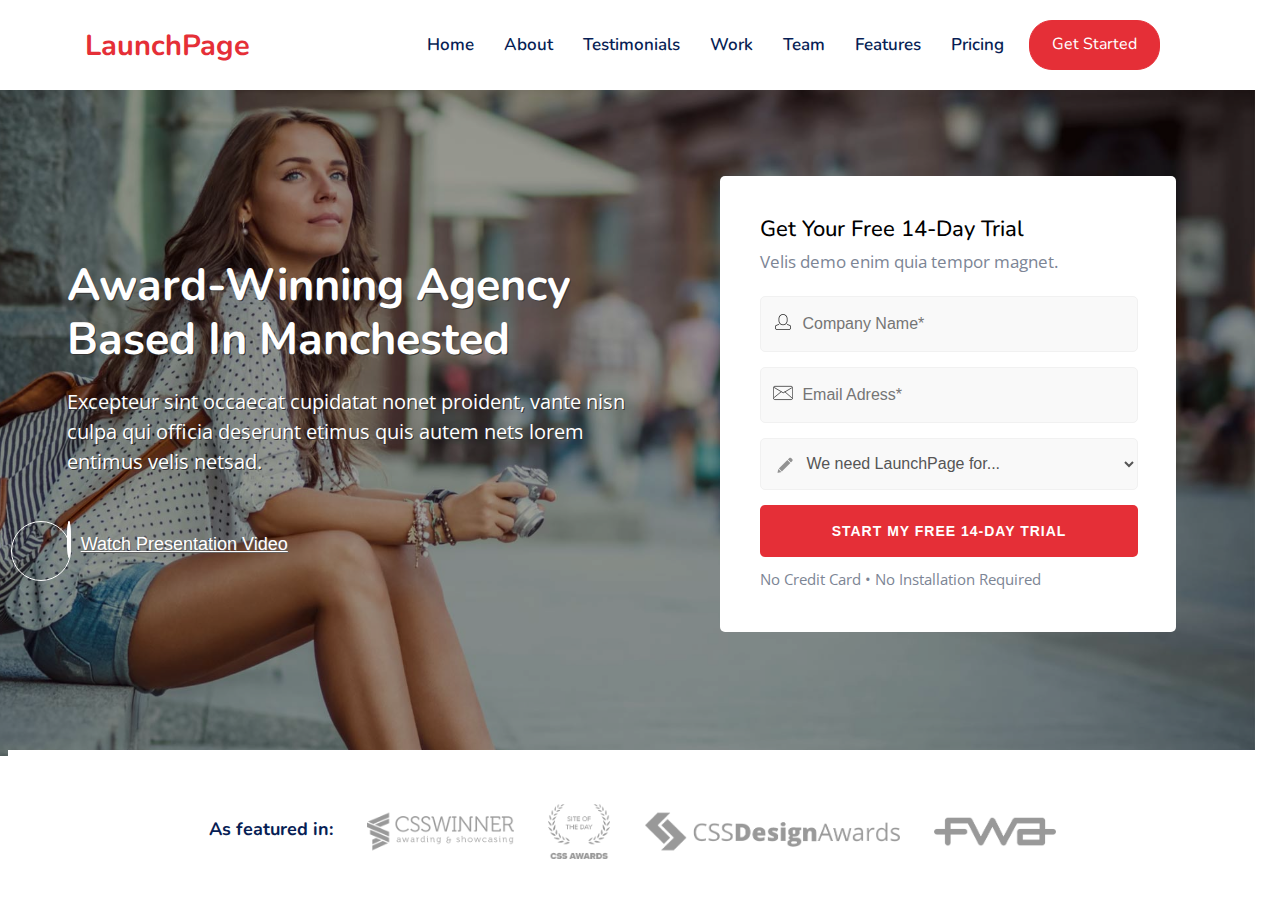
==== index.html @ 81c689c7 "update" ====
<!DOCTYPE html>
<html lang="en">
<head>
    <meta charset="UTF-8">
    <meta name="viewport" content="width=device-width, initial-scale=1.0">
    <title>LaunchPage - Creative Landing Page Template</title>
    <link href="https://fonts.googleapis.com/css2?family=Open+Sans:ital,wght@0,400;0,700;1,400&amp;display=swap" rel="stylesheet">
    <link href="https://fonts.googleapis.com/css2?family=Nunito:wght@600;700&amp;display=swap" rel="stylesheet">
    <link rel="stylesheet" href="https://cdnjs.cloudflare.com/ajax/libs/font-awesome/6.5.1/css/all.min.css" integrity="sha512-DTOQO9RWCH3ppGqcWaEA1BIZOC6xxalwEsw9c2QQeAIftl+Vegovlnee1c9QX4TctnWMn13TZye+giMm8e2LwA==" crossorigin="anonymous" referrerpolicy="no-referrer" />
    <link rel="stylesheet" href="./navbar.css">
    <link rel="stylesheet" href="./abc.css">
    <link rel="stylesheet" href="./branch.css">
</head>
<body>
    <div class="navbar">
        <div class="container">
            <div class="navbar-brands"> LaunchPage</div>
            <div class="navbar-collapsed"><div class="child">
                    Home</div><div class="child">
                    About</div><div class="child">
                    Testimonials </div><div class="child">
                    Work</div><div class="child">
                    Team </div><div class="child">
                    Features</div><div class="child">
                    Pricing</div>
                    <div class="child1">
                    Get Started
                    </div>
                     <div class="setting">
                        <i class="fa-solid fa-bars"></i>
                     </div>
            </div>
        </div>
    </div>
    <!-- thanh navbar -->

    
    <div class="home-section">
        <img src="./img/bg0.jpg"  alt="anh nen">
        <div class="over-play"></div>
        <div class="container">
                <div class="row">

                    <div class="bigtext">
                        <h1>Award-Winning Agency Based In Manchested</h1>
                    
                       <p class="herotext"> Excepteur sint occaecat cupidatat nonet proident, vante nisn culpa qui officia deserunt etimus quis autem nets lorem entimus velis netsad.</p>
                       <div class="popup">
                        <div class="video-icon">  
                               <div class="icon-play">  <i class="fa-solid fa-play">
                                <div class="efect"></div>
                               </i>
                                <span>Watch Presentation Video</span> </div>
                           </div>
                       </div>
                     </div>

                     <div class="paddingform">
                        <div class="form">
                            <h3>Get Your Free 14-Day Trial</h3>
                            <p>Velis demo enim quia tempor magnet.</p>
                            <!-- <input class="box-name">

                            </input> -->
                            <input class="box-name" required="" name="register_names" placeholder="Company Name*" type="text">
                            <!-- <input class="box-email"></input> -->
                            <input class="box-email" required="" name="register_email" placeholder="Email Adress*" type="email">
                            <select class="box-option" required="" name="register_ticket">

                                <option value="">We need LaunchPage for...</option>

                                <option value="Individual">Our Support Team</option>

                                <option value="Professional">Our Sales Department</option>

                            </select>
                            <!-- <div class="box-enter"></div> -->
                            <input value="Start My Free 14-Day Trial" class="box-enter" type="submit">
                            <p class="register-form-terms">No Credit Card • No Installation Required</p>
                        </div>
                     </div>
                </div>
        </div>
    </div>
    <!-- home-section   -->
    
   <div class="partners-section">
     <div class="container">
        <div class="row">
            <div class="branch">
                <h5 class="partners-title">As featured in:</h5>
                <img src="./img/award4a.png" class="partners" alt="image">
                <img src="./img/award5.png" class="partners" alt="image">
                <img src="./img/award3a.png" class="partners" alt="image">
                <img src="./img/award1a.png" class="partners" alt="image">
            </div>
        </div>
     </div>
   </div>
   <!-- partners-section -->
    

   <div class="section-grey">
    
   </div>
</body>
</html>
---- navbar.css ----
/* html{
            margin: 0px;
            padding: 0px;
        } */
        .div{
            display: block;
        }
        body{
            font-family: -apple-system,BlinkMacSystemFont,"Segoe UI",Roboto,"Helvetica Neue",Arial,sans-serif,"Apple Color Emoji","Segoe UI Emoji","Segoe UI Symbol","Noto Color Emoji";
         /* position: relative;  */
        }
        /* font=size */


        .navbar{
            width: 100vw;
            height:90px;
            background-color: rgb(255, 255, 255);
            position: fixed;
            top: 0;
            left: 0;
            display: flex;
            justify-content: center;
            align-items: center;
            padding: 28px 10px;
            box-sizing: border-box;
            z-index: 100;

        }
        .navbar .container{
            width: 1140px;
            height: 52px;
            box-sizing: border-box;
            display: flex;
            align-items: center;
            justify-content: space-between;

        }
        .navbar-brands{
            color:#E52F37;
            font-size: 29px;
            font-weight: 500;
            flex: 2;
            max-width: 300px;
            font-family: 'Nunito', sans-serif;
            font-weight: 700;
        }
        .navbar-collapsed{
            /* flex: 9; */
            display: flex;
            justify-content: flex-end;
            position: relative;
            right: 20px;
            
        }
        .navbar-collapsed .child{
            color: #071e55;
            font-size: 17px !important;
            line-height: 30px !important;
            padding: 10px 15px !important;
            font-family: 'Nunito', sans-serif;
            font-weight: 600;
        }
        .navbar-collapsed .child1{
            border: 1px solid #e52f37;
            color: #fff ;
            background: #e52f37;
            border-radius: 23px 23px;
            padding: 12px 22px;
            margin-left: 10px;
            margin-right: 15px;
            font-family: 'Nunito', sans-serif;
            transition: all 0.5s ease;
        }
        .child:hover{
            color: #e52f37;
            transition-duration: 0.5s;
        }
        .child1:hover{
            color: #e52f37;
            background-color: #fff;
        }
        .setting{
            display: none;

        }
        @media screen and (min-width:1200px) {
            
        }

        
        @media screen and (min-width: 768px) and (max-width: 1024px) {
            .navbar .container{
                
                max-width: 760px;
            }
            .child, .child1{
                display: none;
            }
            .setting{
                margin-right: 20%;
                display: block;
                color: #E52F37;
                border: solid 1px  #E52F37 !important;
                padding: 0.25rem 0.75rem ;
                font-size: 1.25rem;
                line-height: 0.75;
                border-radius: 0.25rem;
            }
        }
        @media screen and (min-width:550px) and (max-width: 767px) {
            .navbar .container{
                max-width: 540px;
            }
            .child, .child1{
                display: none;
            }
            .setting{
                margin-right: 20px;
                display: block;
                color: #E52F37;
                border: 1px solid #E52F37;
                padding: 0.25rem 0.75rem ;
                font-size: 1rem;
                line-height: 0.75;
                border-radius: 0.25rem;
                
            }
        }
---- abc.css ----
.home-section{
    display: flex;
    
    width: 98.7vw;
    height: 58vw !important;
    left: -8px;
    height: auto;
    position: relative;

}
.home-section img{
    margin-top: 82px;
    width: 98.7vw;
    height: 52vw;
    position: absolute;
    z-index: -5;
    left: -8px;
    /* right: -10px; */
    box-sizing: border-box;
    object-fit: cover !important;
}
.over-play{
    position: absolute;
    z-index: -4;
    background-color: black;
    width:98.7vw;
    height: 52vw;
    margin-top: 82px;
    opacity: 0.39;
    left: -8px;
}
.home-section .container{
    width: 100%;
    height: 100%;
    padding-left: 15px;
    padding-right: 15px;
    margin-right: auto;
    margin-left: auto;
    display: flex;
    justify-content: center;
    align-items: center;
}
.home-section .container .row{
   
    display: flex;
    flex-wrap: wrap;
    width: 1140px;
    height: 510px;
    margin-right: -25px;
    margin-top: 130px;
    font-size: 22.5px;
}
.row .bigtext{
    
    height: auto;
    padding-top: 40px !important;
    flex: 0 0 50%;
    color: white;
    max-width: 50%;

}
.bigtext h1{
    margin-bottom: 20px;
    line-height: 1.2;
    color: #fff;
    text-shadow: 1px 1px #373737;
}
.herotext{
    text-shadow: 1px 1px #373737;
}
.bigtext p{
    margin-bottom: 35px;
    font-size: 20px;
    line-height: 30px;
    font-weight: 400;
    color: #fff;
    text-shadow: 1px 1px #373737;
    font-family: 'Open Sans', sans-serif;
}
.icon-play i{
    color: #e52f37;
    font-size: 30px;
    margin-top: 5px;
    margin-right: 10px;
    line-height: 56px;
    border: 2px solid #fff;
    transition: all 0.4s ease-in-out;
    width: 60px;
    height: 60px;
    box-sizing: border-box;
    /* chua biet lam sao de nam giua */
    background-color: white;
    text-align: center;
    border-radius: 100%;
    position: relative;
    top: 0px;
}
.popup{
    position: relative;
    margin-top: 25px;
}
.video-icon{
    display: inline-block;
    position: relative;
    float: left;
}
.efect{
    content: '';
    position: absolute;
    float: left;
    width: 58px;
    height: 58px;
    border: 1px solid #fff;
    border-radius: 50% 50%;
    display: inline-block;
    right: -2px;
    top: -2px;
    /* transition: all 0.4s ease-in-out; */
    
    animation: square1 1.9s ease infinite;
}
@keyframes square1{
   0%{-webkit-transform: scale(1.0,1.0);
    opacity: 0.0;
      }
    50%{
        opacity: 0.55;
    }
    100%{
        -webkit-transform: scale(1.3, 1.3);
        opacity: 0.0;
    }
}
.icon-play i:hover{
    background-color: rgba(0,0,0,0);
    border: 2px solid #fff;
    border-radius: 50% 50%;
    color: #fff;
    
}
.icon-play span{
    font-size: 18px;
    text-decoration: underline;
    text-shadow: 1px 1px #656565;
}
h1{
    font-family: 'Nunito', sans-serif;
}

.paddingform{
    margin-top: 0px !important;
    bottom: 38px;
    margin-left: 6%;
    max-width: 40%;
    flex: 0 0 41.6667%;
    position: relative;
    width: 100%;
    min-height: 1px;
    padding-left: 15px;
    padding-right: 15px;
}
.form{
    visibility: visible;
    animation-delay: 0.5s;
    animation-name: form1;
    animation-duration: 1s;
    margin-top: 25px;
    padding: 40px 40px;
    background: rgba(255,255,255,1);
    border-radius: 5px 5px;
}
@keyframes form1{
    0%{
        opacity: 0;
        transform: scale(.3);
    }
    50%{
        opacity: 1;
        transform: scale(1.05);
    }
    70%{
        transform: scale(.9);
    }
    100%{
        transform: scale(1);
    }
}
.form input{
    width: 84%!important;
    height: 52px!important;
    padding-left: 11%!important;
    padding-right: 5%!important;
    margin-bottom: 15px!important;
    color: #555!important;
    border: 1px solid #f1f1f1!important;
    background-color: #f9f9f9!important;
    font-size: 16px!important;
    border-radius: 5px 5px 5px 5px!important;
    margin: 0;
    font-family: inherit;
    line-height: inherit;
}
.form select{
    width: 100.5%!important;
    height: 52px!important;
    padding-left: 11%!important;
    padding-right: 5%!important;
    margin-bottom: 15px!important;
    color: #555!important;
    border: 1px solid #f1f1f1!important;
    background-color: #f9f9f9!important;
    font-size: 16px!important;
    border-radius: 5px 5px 5px 5px!important;
    margin: 0;
    font-family: inherit;
    line-height: inherit;
    background: url(./img/input-select.png) no-repeat 12px 15px;

}
.box-name{
    background: url(./img/input-user.png) no-repeat 12px 15px;
}
.box-email{
    background: url(./img/input-envelope.png) no-repeat 12px 15px;
}
.form .box-enter{
    width: 100.5% !important;
    background-color: #e52f37 !important;
    background: #e52f37;
    border: none !important;
    color: #fff !important;
    letter-spacing: 1px;
    cursor: pointer;
    display: inline-block;
    font-size: 14px !important;
    font-weight: 700;
    width: 100%;
    max-width: 535px;
    padding: 16px 0 !important;
    text-transform: uppercase;
    border-radius: 3px 3px;
    -webkit-transition: all .50s ease-in-out;
    transition: all .50s ease-in-out;
}
.box-enter:hover{
    background: #27b36a !important;
}
.register-form-terms{
    margin: 0px 0 5px 0 !important;
    line-height: 15px !important;
    font-size: 14px;
    color: #7c8595;
    text-shadow: none;
    font-size: 15px !important;
}
.form p {
    font-size: 17px;
    line-height: 28px;
    font-weight: 400;
    color: #7c8595;
    margin-bottom: 20px;
    font-family: 'Open Sans', sans-serif;
    margin-top: 0px;
} 
.form h3{
        margin-bottom: 5px;
        font-size: 22px;
        font-weight: 500;
        font-family: 'Nunito', sans-serif;
         line-height: 1.2;
         margin-top: 0;
}
---- branch.css ----
.partners-section {
    padding: 40px 0 20px 0;
    background-color: #fff;
}
.container {
    width: 100vw;
    padding-right: 15px;
    padding-left: 15px;
    margin-right: auto;
    margin-left: auto;
}
.row {
    display: flex;
    flex-wrap: wrap;
    margin-right: -15px;
    margin-left: -15px;
}
@media (min-width: 1200px){
    .container {
        max-width: 1140px;
    }
}
.branch{
    text-align: center !important;
    margin-left: auto !important;
    margin-right: auto !important;
}
.branch .partners-title {
    font-size: 18px;
    line-height: 78px;
    display: inline-block;
    margin-right: 15px;
    font-family: 'Nunito', sans-serif;
    margin-top: 0;
    margin-bottom: 20px;
    color: #071e55;
    font-weight: 700;
}
.partners {
    opacity: 0.4;
    margin: 10px 15px;
    max-height: 55px;
    transition: all 0.25s ease-in-out;
}
.partners:hover {
    opacity: 0.8;
}
img{
    vertical-align: middle;
    border-style: none;
}
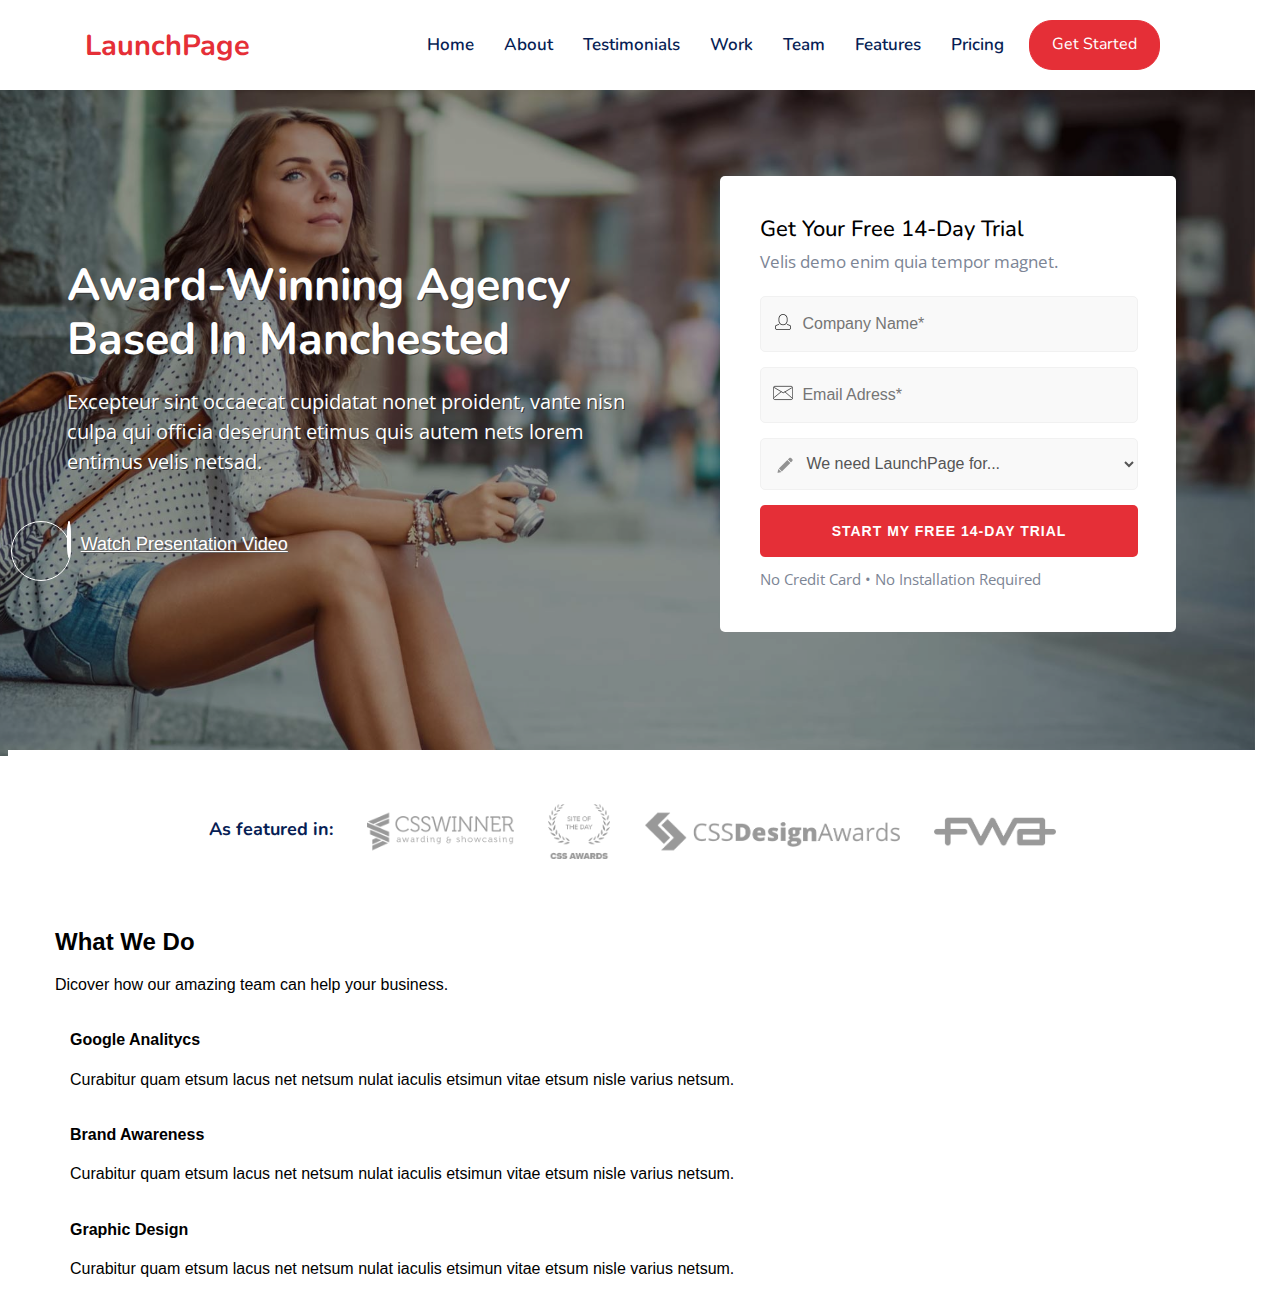
==== commit aed337c0: "update service-wraper" ====
--- a/index.html
+++ b/index.html
@@ -1,107 +1,200 @@
 <!DOCTYPE html>
 <html lang="en">
-<head>
-    <meta charset="UTF-8">
-    <meta name="viewport" content="width=device-width, initial-scale=1.0">
+  <head>
+    <meta charset="UTF-8" />
+    <meta name="viewport" content="width=device-width, initial-scale=1.0" />
     <title>LaunchPage - Creative Landing Page Template</title>
-    <link href="https://fonts.googleapis.com/css2?family=Open+Sans:ital,wght@0,400;0,700;1,400&amp;display=swap" rel="stylesheet">
-    <link href="https://fonts.googleapis.com/css2?family=Nunito:wght@600;700&amp;display=swap" rel="stylesheet">
-    <link rel="stylesheet" href="https://cdnjs.cloudflare.com/ajax/libs/font-awesome/6.5.1/css/all.min.css" integrity="sha512-DTOQO9RWCH3ppGqcWaEA1BIZOC6xxalwEsw9c2QQeAIftl+Vegovlnee1c9QX4TctnWMn13TZye+giMm8e2LwA==" crossorigin="anonymous" referrerpolicy="no-referrer" />
-    <link rel="stylesheet" href="./navbar.css">
-    <link rel="stylesheet" href="./abc.css">
-    <link rel="stylesheet" href="./branch.css">
-</head>
-<body>
+    <link
+      href="https://fonts.googleapis.com/css2?family=Open+Sans:ital,wght@0,400;0,700;1,400&amp;display=swap"
+      rel="stylesheet"
+    />
+    <link
+      href="https://fonts.googleapis.com/css2?family=Nunito:wght@600;700&amp;display=swap"
+      rel="stylesheet"
+    />
+    <link
+      rel="stylesheet"
+      href="https://cdnjs.cloudflare.com/ajax/libs/font-awesome/6.5.1/css/all.min.css"
+      integrity="sha512-DTOQO9RWCH3ppGqcWaEA1BIZOC6xxalwEsw9c2QQeAIftl+Vegovlnee1c9QX4TctnWMn13TZye+giMm8e2LwA=="
+      crossorigin="anonymous"
+      referrerpolicy="no-referrer"
+    />
+    <link rel="stylesheet" href="./navbar.css" />
+    <link rel="stylesheet" href="./abc.css" />
+    <link rel="stylesheet" href="./branch.css" />
+    <link rel="stylesheet" href="./grey.css" />
+  </head>
+  <body>
     <div class="navbar">
-        <div class="container">
-            <div class="navbar-brands"> LaunchPage</div>
-            <div class="navbar-collapsed"><div class="child">
-                    Home</div><div class="child">
-                    About</div><div class="child">
-                    Testimonials </div><div class="child">
-                    Work</div><div class="child">
-                    Team </div><div class="child">
-                    Features</div><div class="child">
-                    Pricing</div>
-                    <div class="child1">
-                    Get Started
-                    </div>
-                     <div class="setting">
-                        <i class="fa-solid fa-bars"></i>
-                     </div>
-            </div>
-        </div>
+      <div class="container">
+        <div class="navbar-brands">LaunchPage</div>
+        <div class="navbar-collapsed">
+          <div class="child">Home</div>
+          <div class="child">About</div>
+          <div class="child">Testimonials</div>
+          <div class="child">Work</div>
+          <div class="child">Team</div>
+          <div class="child">Features</div>
+          <div class="child">Pricing</div>
+          <div class="child1">Get Started</div>
+          <div class="setting">
+            <i class="fa-solid fa-bars"></i>
+          </div>
+        </div>
+      </div>
     </div>
     <!-- thanh navbar -->
 
-    
     <div class="home-section">
-        <img src="./img/bg0.jpg"  alt="anh nen">
-        <div class="over-play"></div>
-        <div class="container">
-                <div class="row">
-
-                    <div class="bigtext">
-                        <h1>Award-Winning Agency Based In Manchested</h1>
-                    
-                       <p class="herotext"> Excepteur sint occaecat cupidatat nonet proident, vante nisn culpa qui officia deserunt etimus quis autem nets lorem entimus velis netsad.</p>
-                       <div class="popup">
-                        <div class="video-icon">  
-                               <div class="icon-play">  <i class="fa-solid fa-play">
-                                <div class="efect"></div>
-                               </i>
-                                <span>Watch Presentation Video</span> </div>
-                           </div>
-                       </div>
-                     </div>
-
-                     <div class="paddingform">
-                        <div class="form">
-                            <h3>Get Your Free 14-Day Trial</h3>
-                            <p>Velis demo enim quia tempor magnet.</p>
-                            <!-- <input class="box-name">
+      <img src="./img/bg0.jpg" alt="anh nen" />
+      <div class="over-play"></div>
+      <div class="container">
+        <div class="row">
+          <div class="bigtext">
+            <h1>Award-Winning Agency Based In Manchested</h1>
+
+            <p class="herotext">
+              Excepteur sint occaecat cupidatat nonet proident, vante nisn culpa
+              qui officia deserunt etimus quis autem nets lorem entimus velis
+              netsad.
+            </p>
+            <div class="popup">
+              <div class="video-icon">
+                <div class="icon-play">
+                  <i class="fa-solid fa-play">
+                    <div class="efect"></div>
+                  </i>
+                  <span>Watch Presentation Video</span>
+                </div>
+              </div>
+            </div>
+          </div>
+
+          <div class="paddingform">
+            <div class="form">
+              <h3>Get Your Free 14-Day Trial</h3>
+              <p>Velis demo enim quia tempor magnet.</p>
+              <!-- <input class="box-name">
 
                             </input> -->
-                            <input class="box-name" required="" name="register_names" placeholder="Company Name*" type="text">
-                            <!-- <input class="box-email"></input> -->
-                            <input class="box-email" required="" name="register_email" placeholder="Email Adress*" type="email">
-                            <select class="box-option" required="" name="register_ticket">
-
-                                <option value="">We need LaunchPage for...</option>
-
-                                <option value="Individual">Our Support Team</option>
-
-                                <option value="Professional">Our Sales Department</option>
-
-                            </select>
-                            <!-- <div class="box-enter"></div> -->
-                            <input value="Start My Free 14-Day Trial" class="box-enter" type="submit">
-                            <p class="register-form-terms">No Credit Card • No Installation Required</p>
-                        </div>
-                     </div>
-                </div>
-        </div>
+              <input
+                class="box-name"
+                required=""
+                name="register_names"
+                placeholder="Company Name*"
+                type="text"
+              />
+              <!-- <input class="box-email"></input> -->
+              <input
+                class="box-email"
+                required=""
+                name="register_email"
+                placeholder="Email Adress*"
+                type="email"
+              />
+              <select class="box-option" required="" name="register_ticket">
+                <option value="">We need LaunchPage for...</option>
+
+                <option value="Individual">Our Support Team</option>
+
+                <option value="Professional">Our Sales Department</option>
+              </select>
+              <!-- <div class="box-enter"></div> -->
+              <input
+                value="Start My Free 14-Day Trial"
+                class="box-enter"
+                type="submit"
+              />
+              <p class="register-form-terms">
+                No Credit Card • No Installation Required
+              </p>
+            </div>
+          </div>
+        </div>
+      </div>
     </div>
     <!-- home-section   -->
-    
-   <div class="partners-section">
-     <div class="container">
+
+    <div class="partners-section">
+      <div class="container">
         <div class="row">
-            <div class="branch">
-                <h5 class="partners-title">As featured in:</h5>
-                <img src="./img/award4a.png" class="partners" alt="image">
-                <img src="./img/award5.png" class="partners" alt="image">
-                <img src="./img/award3a.png" class="partners" alt="image">
-                <img src="./img/award1a.png" class="partners" alt="image">
-            </div>
-        </div>
-     </div>
-   </div>
-   <!-- partners-section -->
-    
-
-   <div class="section-grey">
-    
-   </div>
-</body>
-</html>+          <div class="branch">
+            <h5 class="partners-title">As featured in:</h5>
+            <img src="./img/award4a.png" class="partners" alt="image" />
+            <img src="./img/award5.png" class="partners" alt="image" />
+            <img src="./img/award3a.png" class="partners" alt="image" />
+            <img src="./img/award1a.png" class="partners" alt="image" />
+          </div>
+        </div>
+      </div>
+    </div>
+    <!-- partners-section -->
+
+    <section class="section-grey">
+      <div class="container">
+        <div class="row">
+          <div class="col-md-12">
+            <h2 class="section-title">What We Do</h2>
+            <p class="section-subtitle">
+              Dicover how our amazing team can help your business.
+            </p>
+          </div>
+        </div>
+      </div>
+      <div class="services-wrapper">
+        <!--begin container -->
+        <div class="container">
+          <!--begin row -->
+          <div class="row" style="width: 1140px; margin-left: 0px">
+            <!--begin col-md-4 -->
+            <div class="col-md-4">
+              <div class="main-services blue">
+                <i class="far fa-chart-bar"></i>
+
+                <h4>Google Analitycs</h4>
+
+                <p>
+                  Curabitur quam etsum lacus net netsum nulat iaculis etsimun
+                  vitae etsum nisle varius netsum.
+                </p>
+              </div>
+            </div>
+            <!--end col-md-4 -->
+
+            <!--begin col-md-4 -->
+            <div class="col-md-4">
+              <div class="main-services red" >
+                <i class="far fa-heart"></i>
+
+                <h4>Brand Awareness</h4>
+
+                <p>
+                  Curabitur quam etsum lacus net netsum nulat iaculis etsimun
+                  vitae etsum nisle varius netsum.
+                </p>
+              </div>
+            </div>
+            <!--end col-md-4 -->
+
+            <!--begin col-md-4 -->
+            <div class="col-md-4">
+              <div class="main-services green">
+                <i class="fas fa-anchor"></i>
+
+                <h4>Graphic Design</h4>
+
+                <p>
+                  Curabitur quam etsum lacus net netsum nulat iaculis etsimun
+                  vitae etsum nisle varius netsum.
+                </p>
+              </div>
+            </div>
+            <!--end col-md-4 -->
+          </div>
+          <!--end row -->
+        </div>
+        <!--end container -->
+      </div>
+    </section>
+  </body>
+</html>
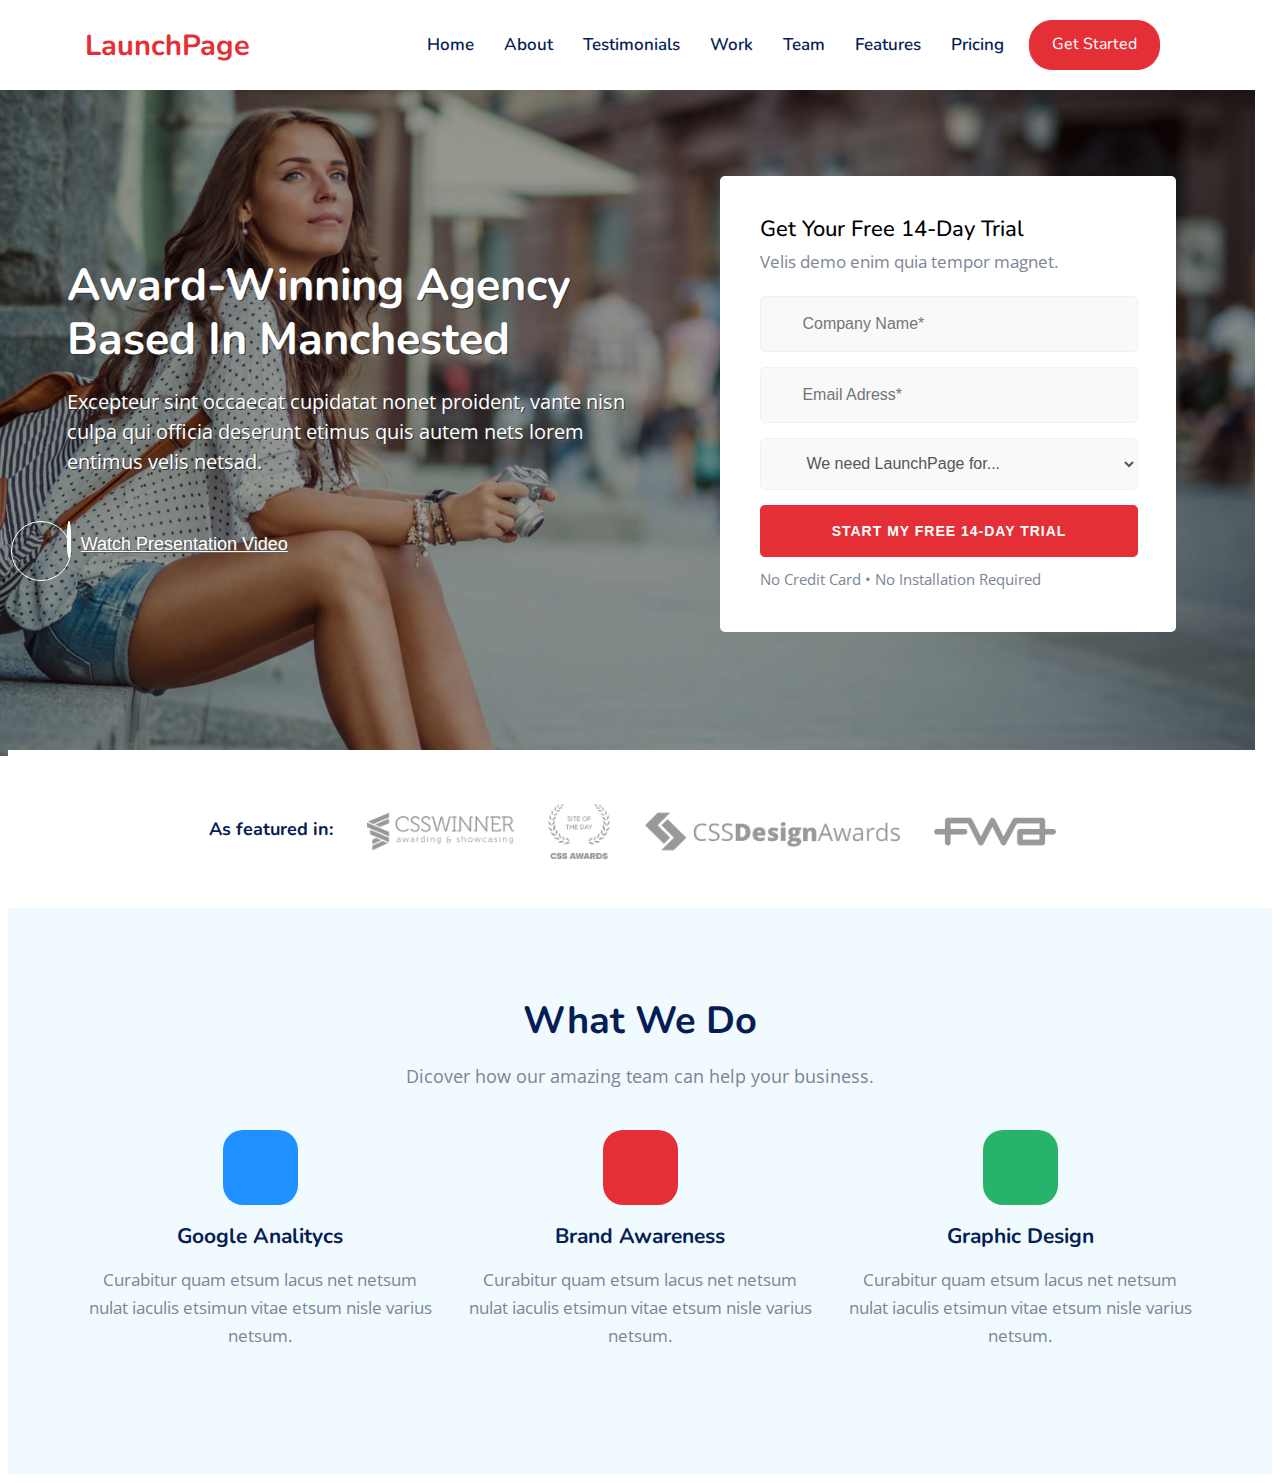
==== commit a4de1c55: "fix" ====
--- a/index.html
+++ b/index.html
@@ -19,10 +19,10 @@
       crossorigin="anonymous"
       referrerpolicy="no-referrer"
     />
-    <link rel="stylesheet" href="./navbar.css" />
-    <link rel="stylesheet" href="./abc.css" />
-    <link rel="stylesheet" href="./branch.css" />
-    <link rel="stylesheet" href="./grey.css" />
+    <link rel="stylesheet" href="./css/branch.css">
+    <link rel="stylesheet" href="./css/abc.css" />
+    <link rel="stylesheet" href="./css/grey.css" />
+    <link rel="stylesheet" href="./css/navbar.css" />
   </head>
   <body>
     <div class="navbar">
--- a/css/branch.css
+++ b/css/branch.css
@@ -0,0 +1,51 @@
+.partners-section {
+    padding: 40px 0 20px 0;
+    background-color: #fff;
+}
+.container {
+    width: 100vw;
+    padding-right: 15px;
+    padding-left: 15px;
+    margin-right: auto;
+    margin-left: auto;
+}
+.row {
+    display: flex;
+    flex-wrap: wrap;
+    margin-right: -15px;
+    margin-left: -15px;
+}
+@media (min-width: 1200px){
+    .container {
+        max-width: 1140px;
+    }
+}
+.branch{
+    text-align: center !important;
+    margin-left: auto !important;
+    margin-right: auto !important;
+}
+.branch .partners-title {
+    font-size: 18px;
+    line-height: 78px;
+    display: inline-block;
+    margin-right: 15px;
+    font-family: 'Nunito', sans-serif;
+    margin-top: 0;
+    margin-bottom: 20px;
+    color: #071e55;
+    font-weight: 700;
+}
+.partners {
+    opacity: 0.4;
+    margin: 10px 15px;
+    max-height: 55px;
+    transition: all 0.25s ease-in-out;
+}
+.partners:hover {
+    opacity: 0.8;
+}
+img{
+    vertical-align: middle;
+    border-style: none;
+}--- a/css/abc.css
+++ b/css/abc.css
@@ -0,0 +1,272 @@
+.home-section{
+    display: flex;
+    
+    width: 98.7vw;
+    height: 58vw !important;
+    left: -8px;
+    height: auto;
+    position: relative;
+
+}
+.home-section img{
+    margin-top: 82px;
+    width: 98.7vw;
+    height: 52vw;
+    position: absolute;
+    z-index: -5;
+    left: -8px;
+    /* right: -10px; */
+    box-sizing: border-box;
+    object-fit: cover !important;
+}
+.over-play{
+    position: absolute;
+    z-index: -4;
+    background-color: black;
+    width:98.7vw;
+    height: 52vw;
+    margin-top: 82px;
+    opacity: 0.39;
+    left: -8px;
+}
+.home-section .container{
+    width: 100%;
+    height: 100%;
+    padding-left: 15px;
+    padding-right: 15px;
+    margin-right: auto;
+    margin-left: auto;
+    display: flex;
+    justify-content: center;
+    align-items: center;
+}
+.home-section .container .row{
+   
+    display: flex;
+    flex-wrap: wrap;
+    width: 1140px;
+    height: 510px;
+    margin-right: -25px;
+    margin-top: 130px;
+    font-size: 22.5px;
+}
+.row .bigtext{
+    
+    height: auto;
+    padding-top: 40px !important;
+    flex: 0 0 50%;
+    color: white;
+    max-width: 50%;
+
+}
+.bigtext h1{
+    margin-bottom: 20px;
+    line-height: 1.2;
+    color: #fff;
+    text-shadow: 1px 1px #373737;
+}
+.herotext{
+    text-shadow: 1px 1px #373737;
+}
+.bigtext p{
+    margin-bottom: 35px;
+    font-size: 20px;
+    line-height: 30px;
+    font-weight: 400;
+    color: #fff;
+    text-shadow: 1px 1px #373737;
+    font-family: 'Open Sans', sans-serif;
+}
+.icon-play i{
+    color: #e52f37;
+    font-size: 30px;
+    margin-top: 5px;
+    margin-right: 10px;
+    line-height: 56px;
+    border: 2px solid #fff;
+    transition: all 0.4s ease-in-out;
+    width: 60px;
+    height: 60px;
+    box-sizing: border-box;
+    /* chua biet lam sao de nam giua */
+    background-color: white;
+    text-align: center;
+    border-radius: 100%;
+    position: relative;
+    top: 0px;
+}
+.popup{
+    position: relative;
+    margin-top: 25px;
+}
+.video-icon{
+    display: inline-block;
+    position: relative;
+    float: left;
+}
+.efect{
+    content: '';
+    position: absolute;
+    float: left;
+    width: 58px;
+    height: 58px;
+    border: 1px solid #fff;
+    border-radius: 50% 50%;
+    display: inline-block;
+    right: -2px;
+    top: -2px;
+    /* transition: all 0.4s ease-in-out; */
+    
+    animation: square1 1.9s ease infinite;
+}
+@keyframes square1{
+   0%{-webkit-transform: scale(1.0,1.0);
+    opacity: 0.0;
+      }
+    50%{
+        opacity: 0.55;
+    }
+    100%{
+        -webkit-transform: scale(1.3, 1.3);
+        opacity: 0.0;
+    }
+}
+.icon-play i:hover{
+    background-color: rgba(0,0,0,0);
+    border: 2px solid #fff;
+    border-radius: 50% 50%;
+    color: #fff;
+    
+}
+.icon-play span{
+    font-size: 18px;
+    text-decoration: underline;
+    text-shadow: 1px 1px #656565;
+}
+h1{
+    font-family: 'Nunito', sans-serif;
+}
+
+.paddingform{
+    margin-top: 0px !important;
+    bottom: 38px;
+    margin-left: 6%;
+    max-width: 40%;
+    flex: 0 0 41.6667%;
+    position: relative;
+    width: 100%;
+    min-height: 1px;
+    padding-left: 15px;
+    padding-right: 15px;
+}
+.form{
+    visibility: visible;
+    animation-delay: 0.5s;
+    animation-name: form1;
+    animation-duration: 1s;
+    margin-top: 25px;
+    padding: 40px 40px;
+    background: rgba(255,255,255,1);
+    border-radius: 5px 5px;
+}
+@keyframes form1{
+    0%{
+        opacity: 0;
+        transform: scale(.3);
+    }
+    50%{
+        opacity: 1;
+        transform: scale(1.05);
+    }
+    70%{
+        transform: scale(.9);
+    }
+    100%{
+        transform: scale(1);
+    }
+}
+.form input{
+    width: 84%!important;
+    height: 52px!important;
+    padding-left: 11%!important;
+    padding-right: 5%!important;
+    margin-bottom: 15px!important;
+    color: #555!important;
+    border: 1px solid #f1f1f1!important;
+    background-color: #f9f9f9!important;
+    font-size: 16px!important;
+    border-radius: 5px 5px 5px 5px!important;
+    margin: 0;
+    font-family: inherit;
+    line-height: inherit;
+}
+.form select{
+    width: 100.5%!important;
+    height: 52px!important;
+    padding-left: 11%!important;
+    padding-right: 5%!important;
+    margin-bottom: 15px!important;
+    color: #555!important;
+    border: 1px solid #f1f1f1!important;
+    background-color: #f9f9f9!important;
+    font-size: 16px!important;
+    border-radius: 5px 5px 5px 5px!important;
+    margin: 0;
+    font-family: inherit;
+    line-height: inherit;
+    background: url(./img/input-select.png) no-repeat 12px 15px;
+
+}
+.box-name{
+    background: url(./img/input-user.png) no-repeat 12px 15px;
+}
+.box-email{
+    background: url(./img/input-envelope.png) no-repeat 12px 15px;
+}
+.form .box-enter{
+    width: 100.5% !important;
+    background-color: #e52f37 !important;
+    background: #e52f37;
+    border: none !important;
+    color: #fff !important;
+    letter-spacing: 1px;
+    cursor: pointer;
+    display: inline-block;
+    font-size: 14px !important;
+    font-weight: 700;
+    width: 100%;
+    max-width: 535px;
+    padding: 16px 0 !important;
+    text-transform: uppercase;
+    border-radius: 3px 3px;
+    -webkit-transition: all .50s ease-in-out;
+    transition: all .50s ease-in-out;
+}
+.box-enter:hover{
+    background: #27b36a !important;
+}
+.register-form-terms{
+    margin: 0px 0 5px 0 !important;
+    line-height: 15px !important;
+    font-size: 14px;
+    color: #7c8595;
+    text-shadow: none;
+    font-size: 15px !important;
+}
+.form p {
+    font-size: 17px;
+    line-height: 28px;
+    font-weight: 400;
+    color: #7c8595;
+    margin-bottom: 20px;
+    font-family: 'Open Sans', sans-serif;
+    margin-top: 0px;
+} 
+.form h3{
+        margin-bottom: 5px;
+        font-size: 22px;
+        font-weight: 500;
+        font-family: 'Nunito', sans-serif;
+         line-height: 1.2;
+         margin-top: 0;
+}--- a/css/grey.css
+++ b/css/grey.css
@@ -0,0 +1,119 @@
+.section-grey {
+  background: #f1faff;
+  padding: 90px 0 100px 0;
+}
+.col-md-12 {
+  text-align: center !important;
+  margin-bottom: 10px !important;
+  position: relative;
+  width: 100%;
+  min-height: 1px;
+  padding-right: 15px;
+  padding-left: 15px;
+}
+.section-title {
+  margin-bottom: 10px;
+  font-size: 38px;
+  font-family: "Nunito", sans-serif;
+  line-height: 1.2;
+  margin-top: 0;
+  color: #071e55;
+  font-weight: 700;
+}
+p.section-subtitle {
+  font-size: 18px;
+  line-height: 28px;
+  font-weight: 400;
+  color: #7c8595;
+  margin-bottom: 20px;
+  font-family: "Open Sans", sans-serif;
+}
+.services-wrapper {
+  position: relative;
+}
+.main-services {
+  position: relative;
+  margin: 10px 5px;
+  overflow: hidden;
+  text-align: center;
+  transition: all 1s;
+}
+.main-services.blue i {
+  background-color: #1e90ff;
+}
+.main-services i {
+  margin-bottom: 15px;
+  display: inline-block;
+  padding: 16px 16px;
+  font-size: 40px;
+  line-height: 46px;
+  width: 75px;
+  height: 75px;
+  text-align: center;
+  color: #fff;
+  border-radius: 20px;
+  background-color: #e52f37;
+}
+.main-services:hover {
+  transform: scale(1.025);
+  transition: all 1s;
+}
+.main-services {
+  position: relative;
+  margin: 10px 5px;
+  overflow: hidden;
+  text-align: center;
+  transition: all 1s;
+}
+.main-services.blue i {
+  background-color: #1e90ff;
+  border-radius: 20px;
+  color: #ffffff;
+  display: inline-block;
+  font-size: 40px;
+  grid-area: auto;
+  line-height: 46px;
+  margin: 0px 0px 15px;
+  padding: 16px;
+  text-align: center;
+}
+.main-services i {
+  margin-bottom: 15px;
+  display: inline-block;
+  padding: 16px 16px;
+  font-size: 40px;
+  line-height: 46px;
+  width: 75px !important;
+  height: 75px !important;
+  text-align: center;
+  color: #fff;
+  border-radius: 20px;
+  background-color: #e52f37;
+  box-sizing: border-box;
+}
+.col-md-4 {
+  -ms-flex: 0 0 33.333333%;
+  flex: 0 0 33.333333%;
+  max-width: 33.333333%;
+}
+.main-services h4 {
+  margin-bottom: 10px;
+  font-size: 21px;
+  font-weight: 700;
+  font-family: "Nunito", sans-serif;
+  line-height: 1.2;
+  margin-top: 0;
+  color: #071e55;
+}
+.main-services p {
+  padding: 0 10px;
+  margin-bottom: 15px;
+  font-size: 17px;
+  line-height: 28px;
+  font-weight: 400;
+  color: #7c8595;
+  font-family: "Open Sans", sans-serif;
+}
+.main-services.green i {
+  background-color: #27b36a;
+}
--- a/css/navbar.css
+++ b/css/navbar.css
@@ -0,0 +1,132 @@
+         /* html{
+            margin: 0px;
+            padding: 0px;
+        } */
+        .div{
+            display: block;
+        }
+        body{
+            font-family: -apple-system,BlinkMacSystemFont,"Segoe UI",Roboto,"Helvetica Neue",Arial,sans-serif,"Apple Color Emoji","Segoe UI Emoji","Segoe UI Symbol","Noto Color Emoji";
+         /* position: relative;  */
+        }
+        /* font=size */
+
+
+        .navbar{
+            width: 100vw;
+            height:90px;
+            background-color: rgb(255, 255, 255);
+            position: fixed;
+            top: 0;
+            left: 0;
+            display: flex;
+            justify-content: center;
+            align-items: center;
+            padding: 28px 10px;
+            box-sizing: border-box;
+            z-index: 100;
+
+        }
+        .navbar .container{
+            width: 1140px;
+            height: 52px;
+            box-sizing: border-box;
+            display: flex;
+            align-items: center;
+            justify-content: space-between;
+
+        }
+        .navbar-brands{
+            color:#E52F37;
+            font-size: 29px;
+            font-weight: 500;
+            flex: 2;
+            max-width: 300px;
+            font-family: 'Nunito', sans-serif;
+            font-weight: 700;
+        }
+        .navbar-collapsed{
+            /* flex: 9; */
+            display: flex;
+            justify-content: flex-end;
+            position: relative;
+            right: 20px;
+            
+        }
+        .navbar-collapsed .child{
+            color: #071e55;
+            font-size: 17px !important;
+            line-height: 30px !important;
+            padding: 10px 15px !important;
+            font-family: 'Nunito', sans-serif;
+            font-weight: 600;
+        }
+        .navbar-collapsed .child1{
+            border: 1px solid #e52f37;
+            color: #fff ;
+            background: #e52f37;
+            border-radius: 23px 23px;
+            padding: 12px 22px;
+            margin-left: 10px;
+            margin-right: 15px;
+            font-family: 'Nunito', sans-serif;
+            transition: all 0.5s ease;
+        }
+        .child:hover{
+            color: #e52f37;
+            transition-duration: 0.5s;
+        }
+        .child1:hover{
+            color: #e52f37;
+            background-color: #fff;
+        }
+        .setting{
+            display: none;
+
+        }
+        @media screen and (min-width:1200px) {
+            
+        }
+
+        
+        @media screen and (min-width: 768px) and (max-width: 1024px) {
+            .navbar .container{
+                
+                max-width: 760px;
+            }
+            .child, .child1{
+                display: none;
+            }
+            .setting{
+                margin-right: 20%;
+                display: block;
+                color: #E52F37;
+                border: solid 1px  #E52F37 !important;
+                padding: 0.25rem 0.75rem ;
+                font-size: 1.25rem;
+                line-height: 0.75;
+                border-radius: 0.25rem;
+            }
+        }
+        @media screen and (min-width:550px) and (max-width: 767px) {
+            .navbar .container{
+                max-width: 540px;
+            }
+            .child, .child1{
+                display: none;
+            }
+            .setting{
+                margin-right: 20px;
+                display: block;
+                color: #E52F37;
+                border: 1px solid #E52F37;
+                padding: 0.25rem 0.75rem ;
+                font-size: 1rem;
+                line-height: 0.75;
+                border-radius: 0.25rem;
+                
+            }
+        }
+
+
+        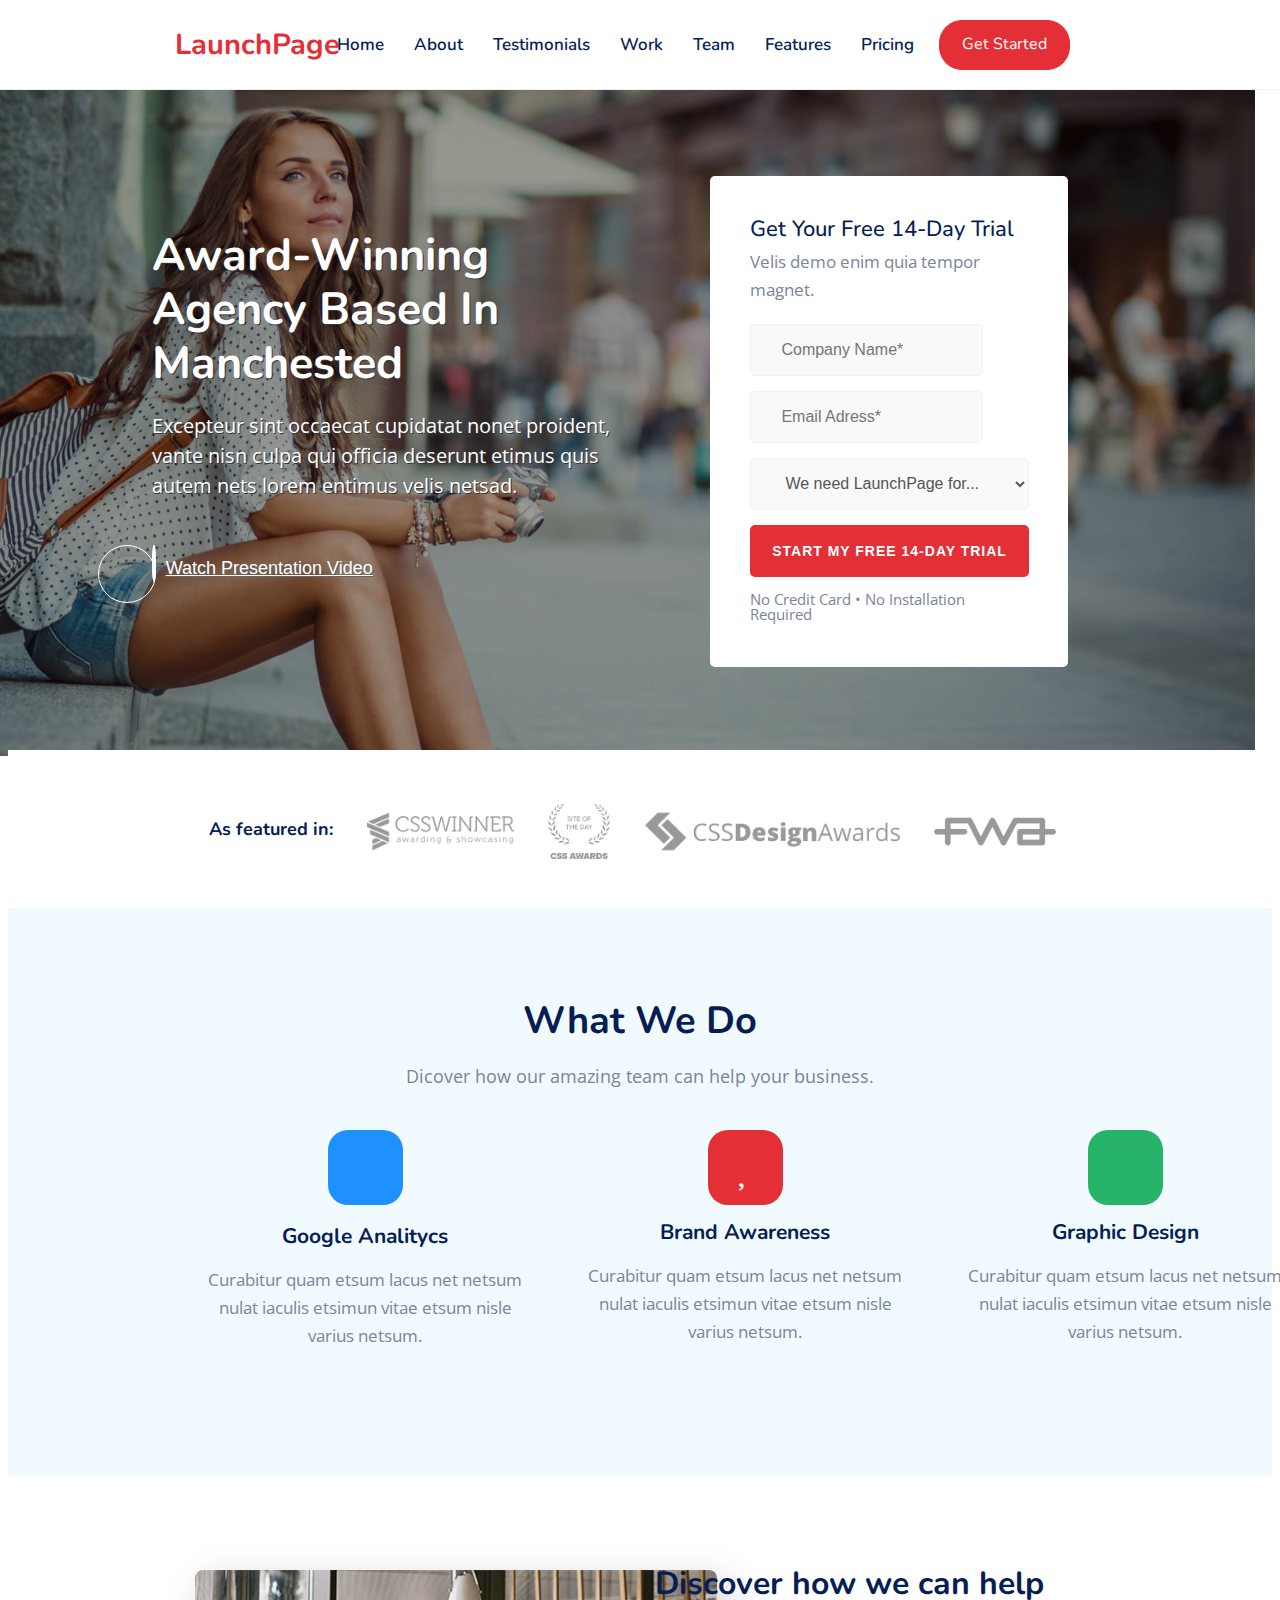
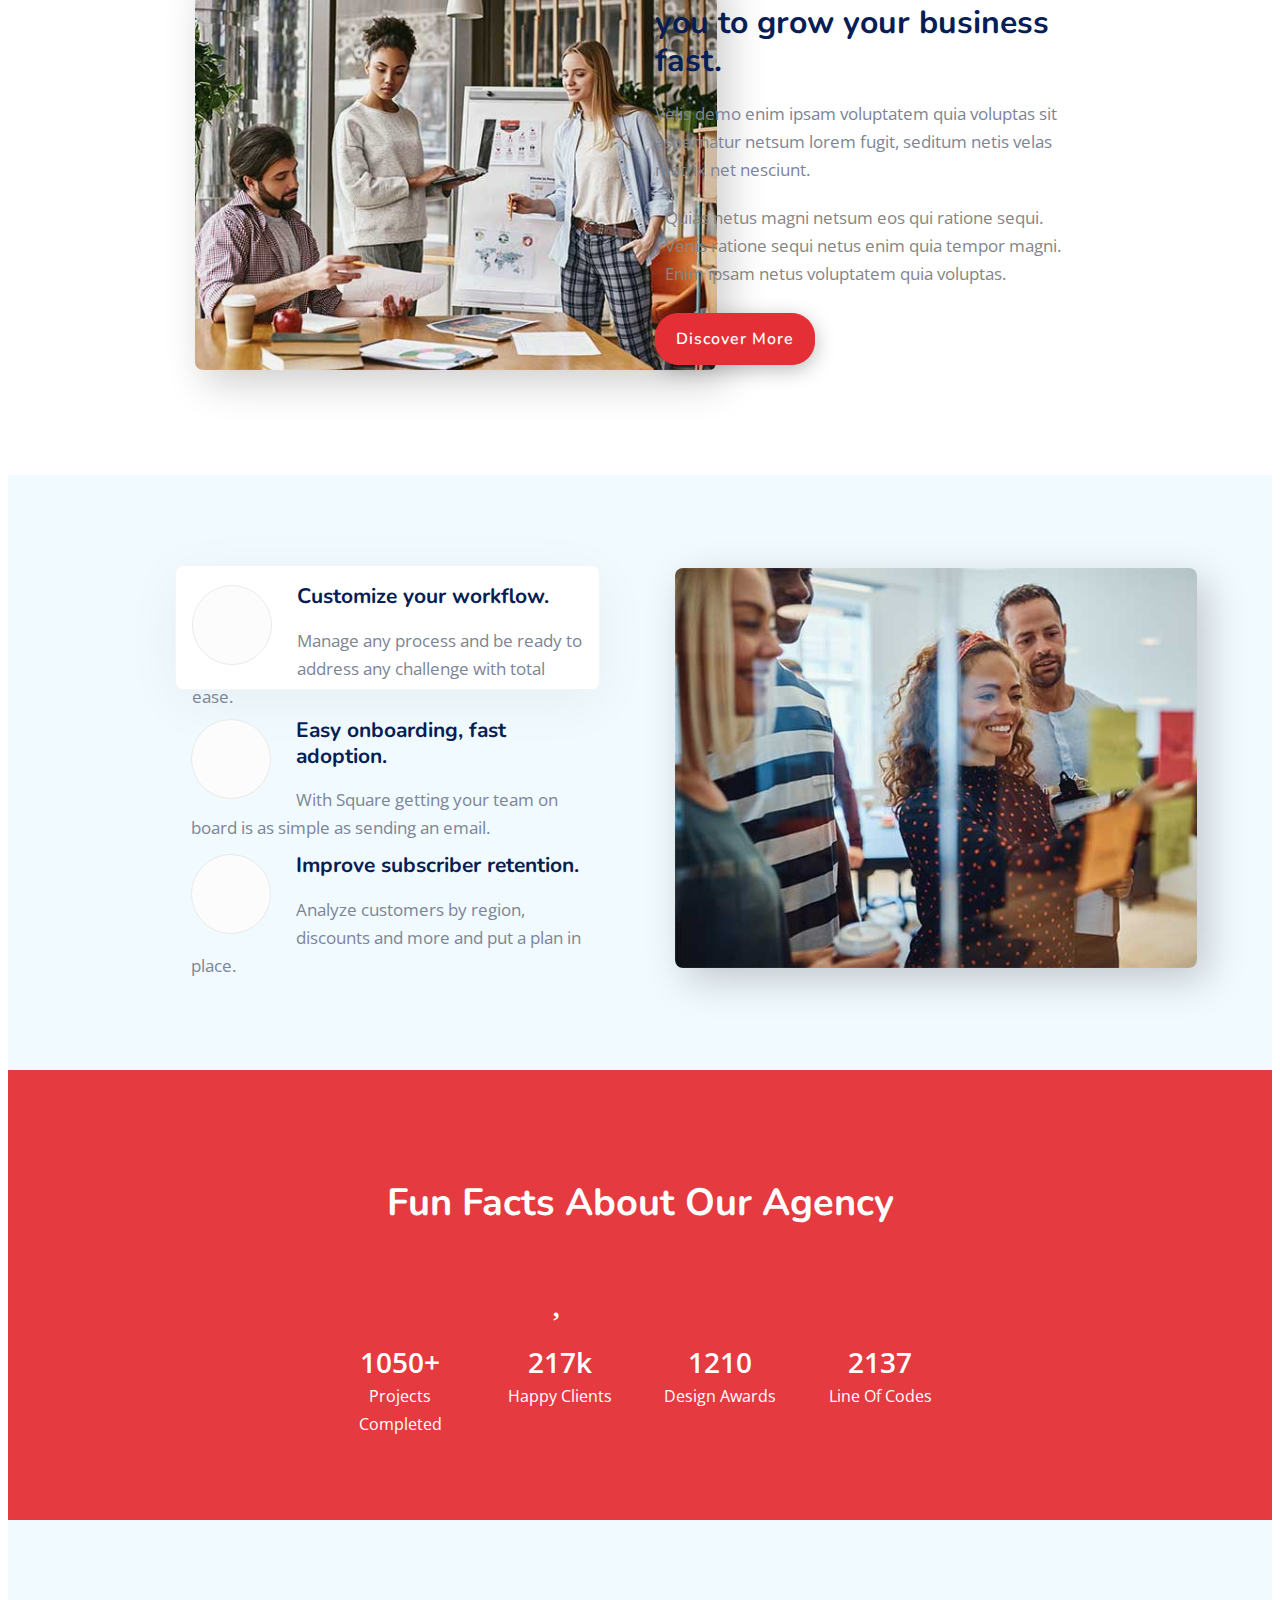
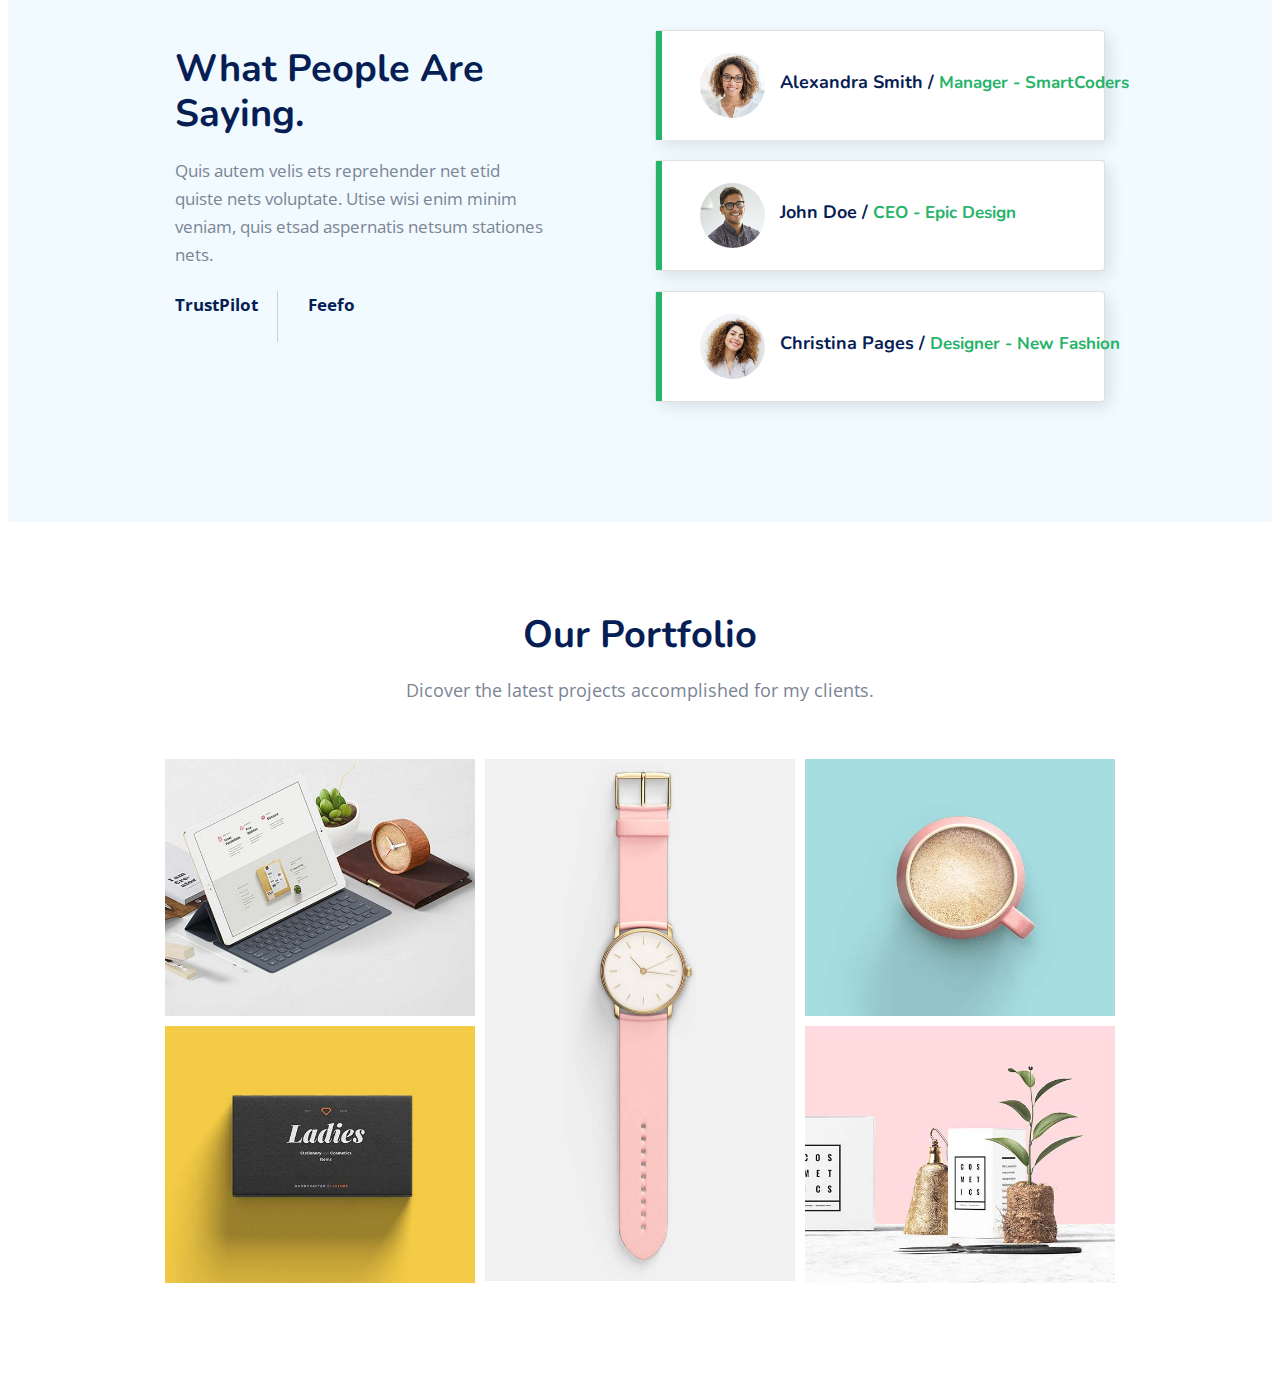
==== commit 2ff0ccd4: "abc" ====
--- a/index.html
+++ b/index.html
@@ -19,12 +19,15 @@
       crossorigin="anonymous"
       referrerpolicy="no-referrer"
     />
-    <link rel="stylesheet" href="./css/branch.css">
+    <link rel="stylesheet" href="./css/branch.css" />
     <link rel="stylesheet" href="./css/abc.css" />
     <link rel="stylesheet" href="./css/grey.css" />
     <link rel="stylesheet" href="./css/navbar.css" />
+    <link rel="stylesheet" href="./css/section-white.css" />
+    <link rel="stylesheet" href="./css/sec-grey.css" />
+    <link rel="stylesheet" href="./css/section-bg-1.css" />
   </head>
-  <body>
+  <body style="box-sizing: border-box">
     <div class="navbar">
       <div class="container">
         <div class="navbar-brands">LaunchPage</div>
@@ -163,7 +166,7 @@
 
             <!--begin col-md-4 -->
             <div class="col-md-4">
-              <div class="main-services red" >
+              <div class="main-services red">
                 <i class="far fa-heart"></i>
 
                 <h4>Brand Awareness</h4>
@@ -196,5 +199,575 @@
         <!--end container -->
       </div>
     </section>
+    <!-- section-wraper -->
+
+    <section class="section-white">
+      <!--begin container-->
+      <div class="container">
+        <!--begin row-->
+        <div class="row align-items-center">
+          <!--begin col-md-6-->
+          <div
+            class="col-md-6 wow slideInLeft"
+            data-wow-delay="0.25s"
+            style="
+              visibility: visible;
+              animation-delay: 0.25s;
+              animation-name: slideInLeft;
+            "
+          >
+            <div class="margin-right-15">
+              <img
+                src="./img/about001.jpg"
+                class="width-100 image-shadow bottom-margins-images"
+                alt="pic"
+              />
+            </div>
+          </div>
+          <!--end col-sm-6-->
+
+          <!--begin col-md-6-->
+          <div class="col-md-6">
+            <h3>Discover how we can help you to grow your business fast.</h3>
+
+            <p>
+              Velis demo enim ipsam voluptatem quia voluptas sit aspernatur
+              netsum lorem fugit, seditum netis velas matrix net nesciunt.
+            </p>
+
+            <ul class="benefits">
+              <li>
+                <i class="fas fa-check"></i> Quias netus magni netsum eos qui
+                ratione sequi.
+              </li>
+              <li>
+                <i class="fas fa-check"></i> Venis ratione sequi netus enim quia
+                tempor magni.
+              </li>
+              <li>
+                <i class="fas fa-check"></i> Enim ipsam netus voluptatem quia
+                voluptas.
+              </li>
+            </ul>
+
+            <a href="#" class="btn-red small scrool">Discover More</a>
+          </div>
+          <!--end col-md-6-->
+        </div>
+        <!--end row-->
+      </div>
+      <!--end container-->
+    </section>
+    <!-- section-white -->
+
+    <section class="section-grey">
+      <!--begin container-->
+      <div class="container">
+        <!--begin row-->
+        <div class="row align-items-center">
+          <!--begin col-md-6-->
+          <div class="col-md-6">
+            <div
+              class="nav flex-column nav-pills margin-right-25"
+              id="v-pills-tab"
+              role="tablist"
+              aria-orientation="vertical"
+            >
+              <a
+                class="nav-link active"
+                id="v-pills-home-tab"
+                data-toggle="pill"
+                href="#v-pills-home"
+                role="tab"
+                aria-controls="v-pills-home"
+                aria-selected="true"
+              >
+                <!--begin features-second -->
+                <div class="features-second">
+                  <div class="dropcaps-circle blue">
+                    <i class="fas fa-chart-line"></i>
+                  </div>
+
+                  <h4 class="margin-bottom-5">Customize your workflow.</h4>
+
+                  <p>
+                    Manage any process and be ready to address any challenge
+                    with total ease.
+                  </p>
+                </div>
+                <!--end features-second-->
+              </a>
+
+              <a
+                class="nav-link"
+                id="v-pills-profile-tab"
+                data-toggle="pill"
+                href="#v-pills-profile"
+                role="tab"
+                aria-controls="v-pills-profile"
+                aria-selected="false"
+              >
+                <!--begin features-second-->
+                <div class="features-second">
+                  <div class="dropcaps-circle red">
+                    <i class="fas fa-network-wired"></i>
+                  </div>
+
+                  <h4 class="margin-bottom-5">
+                    Easy onboarding, fast adoption.
+                  </h4>
+
+                  <p>
+                    With Square getting your team on board is as simple as
+                    sending an email.
+                  </p>
+                </div>
+                <!--end features-second-->
+              </a>
+
+              <a
+                class="nav-link"
+                id="v-pills-messages-tab"
+                data-toggle="pill"
+                href="#v-pills-messages"
+                role="tab"
+                aria-controls="v-pills-messages"
+                aria-selected="false"
+              >
+                <!--begin features-second-->
+                <div class="features-second">
+                  <div class="dropcaps-circle green">
+                    <i class="fas fa-rocket"></i>
+                  </div>
+
+                  <h4 class="margin-bottom-5">Improve subscriber retention.</h4>
+
+                  <p>
+                    Analyze customers by region, discounts and more and put a
+                    plan in place.
+                  </p>
+                </div>
+                <!--end features-second-->
+              </a>
+            </div>
+          </div>
+          <!--end col-md-6-->
+
+          <!--begin col-md-6 -->
+          <div class="col-md-6">
+            <div class="tab-content" id="v-pills-tabContent">
+              <div
+                class="tab-pane fade show active"
+                id="v-pills-home"
+                role="tabpanel"
+                aria-labelledby="v-pills-home-tab"
+              >
+                <img
+                  src="./img/about2.jpg"
+                  class="width-100 image-shadow top-margins-images"
+                  alt="pic"
+                />
+              </div>
+
+              <!-- <div class="tab-pane fade" id="v-pills-profile" role="tabpanel" aria-labelledby="v-pills-profile-tab"> 
+                      <img src="./img/about5.jpg" class="width-100 image-shadow top-margins-images" alt="pic">
+                  </div>
+
+                  <div class="tab-pane fade" id="v-pills-messages" role="tabpanel" aria-labelledby="v-pills-messages-tab">
+                      <img src="./img/about1.jpg" class="width-100 image-shadow top-margins-images" alt="pic">
+                  </div> -->
+            </div>
+          </div>
+          <!--end col-md-6 -->
+        </div>
+        <!--end row-->
+      </div>
+      <!--end container-->
+    </section>
+    <!-- section-gey -->
+
+    <section class="section-bg-1">
+      <div class="section-bg-overlay"></div>
+
+      <!--begin container-->
+      <div class="container" style="position: relative; z-index: 1">
+        <!--begin row-->
+        <div class="row">
+          <!--begin col md 7 -->
+          <div class="col-md-7 mx-auto margin-bottom-20 text-center">
+            <h2 class="white-text">Fun Facts About Our Agency</h2>
+          </div>
+          <!--end col md 7-->
+        </div>
+        <!--end row-->
+
+        <!--begin row-->
+        <div class="row">
+          <!--begin fun-facts-box -->
+          <div class="col-md-2 offset-md-2 fun-facts-box text-center">
+            <i class="far fa-gem"></i>
+
+            <p class="fun-facts-title">
+              <span class="facts-numbers">1050+</span><br />Projects Completed
+            </p>
+          </div>
+          <!--end fun-facts-box -->
+
+          <!--begin fun-facts-box -->
+          <div class="col-md-2 fun-facts-box text-center">
+            <i class="far fa-heart"></i>
+
+            <p class="fun-facts-title">
+              <span class="facts-numbers">217k</span><br />Happy Clients
+            </p>
+          </div>
+          <!--end fun-facts-box -->
+
+          <!--begin fun-facts-box -->
+          <div class="col-md-2 fun-facts-box text-center">
+            <i class="fas fa-award"></i>
+
+            <p class="fun-facts-title">
+              <span class="facts-numbers">1210</span><br />Design Awards
+            </p>
+          </div>
+          <!--end fun-facts-box -->
+
+          <!--begin fun-facts-box -->
+          <div class="col-md-2 fun-facts-box text-center">
+            <i class="fas fa-anchor"></i>
+
+            <p class="fun-facts-title">
+              <span class="facts-numbers">2137</span><br />Line Of Codes
+            </p>
+          </div>
+          <!--end fun-facts-box -->
+        </div>
+        <!--end row-->
+      </div>
+      <!--end container-->
+    </section>
+
+    <section class="section-grey" id="testimonials">
+      <!--begin container -->
+      <div class="container">
+        <!--begin row -->
+        <div class="row align-items-center">
+          <!--begin col-md-5 -->
+          <div class="col-md-5 col-sm-12">
+            <h2>What People Are Saying.</h2>
+
+            <p>
+              Quis autem velis ets reprehender net etid quiste nets voluptate.
+              Utise wisi enim minim veniam, quis etsad aspernatis netsum
+              stationes nets.
+            </p>
+
+            <!--begin row-->
+            <div class="row">
+              <!--begin col-md-4-->
+              <div class="col-md-4 col-sm-6">
+                <!--begin testim-platform-->
+                <div class="testim-platform first">
+                  <p>TrustPilot</p>
+
+                  <div class="testim-rating">
+                    <i class="fa fa-star" aria-hidden="true"></i>
+                    <i class="fa fa-star" aria-hidden="true"></i>
+                    <i class="fa fa-star" aria-hidden="true"></i>
+                    <i class="fa fa-star" aria-hidden="true"></i>
+                    <i class="fas fa-star-half-alt" aria-hidden="true"></i>
+                  </div>
+                </div>
+                <!--end testim-platform-->
+              </div>
+              <!--end col-sm-4-->
+
+              <!--begin col-md-4-->
+              <div class="col-md-4 col-sm-6">
+                <!--begin testim-platform-->
+                <div class="testim-platform">
+                  <p>Feefo</p>
+
+                  <div class="testim-rating">
+                    <i class="fa fa-star" aria-hidden="true"></i>
+                    <i class="fa fa-star" aria-hidden="true"></i>
+                    <i class="fa fa-star" aria-hidden="true"></i>
+                    <i class="fa fa-star" aria-hidden="true"></i>
+                    <i class="far fa-star" aria-hidden="true"></i>
+                  </div>
+                </div>
+                <!--end testim-platform-->
+              </div>
+              <!--end col-sm-4-->
+            </div>
+            <!--end row-->
+          </div>
+          <!--end col-md-5 -->
+
+          <!--begin col-md-1 -->
+          <div class="col-md-1"></div>
+          <!--end col-md-1 -->
+
+          <!--begin col-md-6-->
+          <div class="col-md-6">
+            <!--begin accordion -->
+            <div class="accordion" id="accordionFAQ">
+              <!--begin card -->
+              <div class="card">
+                <div
+                  id="collapseOne"
+                  class="collapse"
+                  aria-labelledby="headingOne"
+                  data-parent="#accordionFAQ"
+                  style=""
+                >
+                  <div class="card-body">
+                    Nemo enim ipsam voluptatem quia voluptas situm ets
+                    aspernatis netsum loris fugit, sed quia magni dolores eos
+                    quis ratione sequi etum nets vesciunt neque.
+                  </div>
+                </div>
+
+                <div class="card-header" id="headingOne">
+                  <h5 class="mb-0">
+                    <button
+                      class="btn btn-link collapsed"
+                      type="button"
+                      data-toggle="collapse"
+                      data-target="#collapseOne"
+                      aria-expanded="false"
+                      aria-controls="collapseOne"
+                    >
+                      <img
+                        src="./img/testimonials3.jpg"
+                        alt="testimonials"
+                        class="testim-img"
+                      />
+                      <p class="testim-name">
+                        Alexandra Smith / <span>Manager - SmartCoders</span>
+                      </p>
+                    </button>
+                  </h5>
+                </div>
+              </div>
+              <!--end card -->
+
+              <!--begin card -->
+              <div class="card">
+                <div
+                  id="collapseTwo"
+                  class="collapse"
+                  aria-labelledby="headingTwo"
+                  data-parent="#accordionFAQ"
+                  style=""
+                >
+                  <div class="card-body">
+                    Nemo enim ipsam voluptatem quia voluptas situm ets
+                    aspernatis netsum loris fugit, sed quia magni dolores eos
+                    quis ratione sequi etum nets vesciunt neque.
+                  </div>
+                </div>
+
+                <div class="card-header" id="headingTwo">
+                  <h5 class="mb-0">
+                    <button
+                      class="btn btn-link collapsed"
+                      type="button"
+                      data-toggle="collapse"
+                      data-target="#collapseTwo"
+                      aria-expanded="false"
+                      aria-controls="collapseTwo"
+                    >
+                      <img
+                        src="./img/testimonials2.jpg"
+                        alt="testimonials"
+                        class="testim-img"
+                      />
+                      <p class="testim-name">
+                        John Doe / <span>CEO - Epic Design</span>
+                      </p>
+                    </button>
+                  </h5>
+                </div>
+              </div>
+              <!--end card -->
+
+              <!--begin card -->
+              <div class="card">
+                <div
+                  id="collapseThree"
+                  class="collapse"
+                  aria-labelledby="headingThree"
+                  data-parent="#accordionFAQ"
+                  style=""
+                >
+                  <div class="card-body">
+                    Nemo enim ipsam voluptatem quia voluptas situm ets
+                    aspernatis netsum loris fugit, sed quia magni dolores eos
+                    quis ratione sequi etum nets vesciunt neque.
+                  </div>
+                </div>
+
+                <div class="card-header" id="headingThree">
+                  <h5 class="mb-0">
+                    <button
+                      class="btn btn-link collapsed"
+                      type="button"
+                      data-toggle="collapse"
+                      data-target="#collapseThree"
+                      aria-expanded="false"
+                      aria-controls="collapseThree"
+                    >
+                      <img
+                        src="./img/testimonials1.jpg"
+                        alt="testimonials"
+                        class="testim-img"
+                      />
+                      <p class="testim-name">
+                        Christina Pages / <span>Designer - New Fashion</span>
+                      </p>
+                    </button>
+                  </h5>
+                </div>
+              </div>
+              <!--end card -->
+            </div>
+            <!--end accordion -->
+          </div>
+          <!--end col-md-6-->
+        </div>
+        <!--end row -->
+      </div>
+      <!--end container -->
+    </section>
+
+    <section class="section-white" id="portfolio">
+      <!--begin container -->
+      <div class="container">
+        <!--begin row -->
+        <div class="row">
+          <!--begin col-md-12 -->
+          <div class="col-md-12 text-center margin-bottom-30">
+            <h2 class="section-title">Our Portfolio</h2>
+
+            <p class="section-subtitle">
+              Dicover the latest projects accomplished for my clients.
+            </p>
+          </div>
+          <!--end col-md-12 -->
+        </div>
+        <!--end row -->
+      </div>
+      <!--end container -->
+
+      <!--begin container -->
+      <div class="container">
+        <!--begin row-->
+        <div
+          class="row wow fadeIn"
+          data-wow-delay="0.25s"
+          style="
+            visibility: visible;
+            animation-delay: 0.25s;
+            animation-name: fadeIn;
+          "
+        >
+          <!--begin col-md-4 -->
+          <div class="col-md-4 col-sm-12 p-0 m-0">
+            <figure class="gallery-insta">
+              <!--begin popup-gallery-->
+              <div class="popup-gallery popup-gallery-rounded portfolio-pic">
+                <a class="popup2" href="./img/gallery1.jpg">
+                  <img src="./img/gallery1.jpg" class="width-100" alt="pic" />
+                  <span class="eye-wrapper"
+                    ><i
+                      class="fa fa-search-plus eye-icon"
+                      style="font-size: 38px"
+                    ></i
+                  ></span>
+                </a>
+              </div>
+              <!--end popup-gallery-->
+            </figure>
+
+            <figure class="gallery-insta">
+              <!--begin popup-gallery-->
+              <div class="popup-gallery popup-gallery-rounded portfolio-pic">
+                <a class="popup2" href="./img/gallery2.jpg">
+                  <img src="./img/gallery2.jpg" class="width-100" alt="pic" />
+                  <span class="eye-wrapper"
+                    ><i
+                      class="fa fa-search-plus eye-icon"
+                      style="font-size: 38px"
+                    ></i
+                  ></span>
+                </a>
+              </div>
+              <!--end popup-gallery-->
+            </figure>
+          </div>
+          <!--end col-md-4 -->
+
+          <!--begin col-md-4 -->
+          <div class="col-md-4 col-sm-6 col-xs-12 p-0 m-0">
+            <figure class="gallery-insta">
+              <!--begin popup-gallery-->
+              <div class="popup-gallery popup-gallery-rounded portfolio-pic">
+                <a class="popup2" href="./img/gallery3.jpg">
+                  <img src="./img/gallery3.jpg" class="width-100" alt="pic" />
+                  <span class="eye-wrapper"
+                    ><i
+                      class="fa fa-search-plus eye-icon"
+                      style="font-size: 38px"
+                    ></i
+                  ></span>
+                </a>
+              </div>
+              <!--end popup-gallery-->
+            </figure>
+          </div>
+          <!--end col-md-4 -->
+
+          <!--begin col-md-4 -->
+          <div class="col-md-4 col-sm-6 col-xs-12 p-0 m-0">
+            <figure class="gallery-insta">
+              <!--begin popup-gallery-->
+              <div class="popup-gallery popup-gallery-rounded portfolio-pic">
+                <a class="popup2" href="./img/gallery4.jpg">
+                  <img src="./img/gallery4.jpg" class="width-100" alt="pic" />
+                  <span class="eye-wrapper"
+                    ><i
+                      class="fa fa-search-plus eye-icon"
+                      style="font-size: 38px"
+                    ></i
+                  ></span>
+                </a>
+              </div>
+              <!--end popup-gallery-->
+            </figure>
+
+            <figure class="gallery-insta">
+              <!--begin popup-gallery-->
+              <div class="popup-gallery popup-gallery-rounded portfolio-pic">
+                <a class="popup2" href="./img/gallery5.jpg">
+                  <img src="./img/gallery5.jpg" class="width-100" alt="pic" />
+                  <span class="eye-wrapper"
+                    ><i
+                      class="fa fa-search-plus eye-icon"
+                      style="font-size: 38px"
+                    ></i
+                  ></span>
+                </a>
+              </div>
+              <!--end popup-gallery-->
+            </figure>
+          </div>
+          <!--end col-md-4 -->
+        </div>
+        <!--end row -->
+      </div>
+      <!--end container -->
+    </section>
   </body>
 </html>
--- a/css/navbar.css
+++ b/css/navbar.css
@@ -1,132 +1,125 @@
-         /* html{
+/* html{
             margin: 0px;
             padding: 0px;
         } */
-        .div{
-            display: block;
-        }
-        body{
-            font-family: -apple-system,BlinkMacSystemFont,"Segoe UI",Roboto,"Helvetica Neue",Arial,sans-serif,"Apple Color Emoji","Segoe UI Emoji","Segoe UI Symbol","Noto Color Emoji";
-         /* position: relative;  */
-        }
-        /* font=size */
+.div {
+  display: block;
+}
+body {
+  font-family: -apple-system, BlinkMacSystemFont, "Segoe UI", Roboto,
+    "Helvetica Neue", Arial, sans-serif, "Apple Color Emoji", "Segoe UI Emoji",
+    "Segoe UI Symbol", "Noto Color Emoji";
+  /* position: relative;  */
+}
+/* font=size */
 
+.navbar {
+  width: 100vw;
+  height: 90px;
+  background-color: rgb(255, 255, 255);
+  position: fixed;
+  top: 0;
+  left: 0;
+  display: flex;
+  justify-content: center;
+  align-items: center;
+  padding: 28px 10px;
+  box-sizing: border-box;
+  z-index: 100;
+  border-bottom: 1px solid #efefef;
+}
+.navbar .container {
+  width: 1140px;
+  height: 52px;
+  box-sizing: border-box;
+  display: flex;
+  align-items: center;
+  justify-content: space-between;
+}
+.navbar-brands {
+  color: #e52f37;
+  font-size: 29px;
+  font-weight: 500;
+  flex: 2;
+  max-width: 300px;
+  font-family: "Nunito", sans-serif;
+  font-weight: 700;
+}
+.navbar-collapsed {
+  /* flex: 9; */
+  display: flex;
+  justify-content: flex-end;
+  position: relative;
+  right: 20px;
+}
+.navbar-collapsed .child {
+  color: #071e55;
+  font-size: 17px !important;
+  line-height: 30px !important;
+  padding: 10px 15px !important;
+  font-family: "Nunito", sans-serif;
+  font-weight: 600;
+}
+.navbar-collapsed .child1 {
+  border: 1px solid #e52f37;
+  color: #fff;
+  background: #e52f37;
+  border-radius: 23px 23px;
+  padding: 12px 22px;
+  margin-left: 10px;
+  margin-right: 15px;
+  font-family: "Nunito", sans-serif;
+  transition: all 0.5s ease;
+}
+.child:hover {
+  color: #e52f37;
+  transition-duration: 0.5s;
+}
+.child1:hover {
+  color: #e52f37;
+  background-color: #fff;
+}
+.setting {
+  display: none;
+}
+@media screen and (min-width: 1200px) {
+}
 
-        .navbar{
-            width: 100vw;
-            height:90px;
-            background-color: rgb(255, 255, 255);
-            position: fixed;
-            top: 0;
-            left: 0;
-            display: flex;
-            justify-content: center;
-            align-items: center;
-            padding: 28px 10px;
-            box-sizing: border-box;
-            z-index: 100;
-
-        }
-        .navbar .container{
-            width: 1140px;
-            height: 52px;
-            box-sizing: border-box;
-            display: flex;
-            align-items: center;
-            justify-content: space-between;
-
-        }
-        .navbar-brands{
-            color:#E52F37;
-            font-size: 29px;
-            font-weight: 500;
-            flex: 2;
-            max-width: 300px;
-            font-family: 'Nunito', sans-serif;
-            font-weight: 700;
-        }
-        .navbar-collapsed{
-            /* flex: 9; */
-            display: flex;
-            justify-content: flex-end;
-            position: relative;
-            right: 20px;
-            
-        }
-        .navbar-collapsed .child{
-            color: #071e55;
-            font-size: 17px !important;
-            line-height: 30px !important;
-            padding: 10px 15px !important;
-            font-family: 'Nunito', sans-serif;
-            font-weight: 600;
-        }
-        .navbar-collapsed .child1{
-            border: 1px solid #e52f37;
-            color: #fff ;
-            background: #e52f37;
-            border-radius: 23px 23px;
-            padding: 12px 22px;
-            margin-left: 10px;
-            margin-right: 15px;
-            font-family: 'Nunito', sans-serif;
-            transition: all 0.5s ease;
-        }
-        .child:hover{
-            color: #e52f37;
-            transition-duration: 0.5s;
-        }
-        .child1:hover{
-            color: #e52f37;
-            background-color: #fff;
-        }
-        .setting{
-            display: none;
-
-        }
-        @media screen and (min-width:1200px) {
-            
-        }
-
-        
-        @media screen and (min-width: 768px) and (max-width: 1024px) {
-            .navbar .container{
-                
-                max-width: 760px;
-            }
-            .child, .child1{
-                display: none;
-            }
-            .setting{
-                margin-right: 20%;
-                display: block;
-                color: #E52F37;
-                border: solid 1px  #E52F37 !important;
-                padding: 0.25rem 0.75rem ;
-                font-size: 1.25rem;
-                line-height: 0.75;
-                border-radius: 0.25rem;
-            }
-        }
-        @media screen and (min-width:550px) and (max-width: 767px) {
-            .navbar .container{
-                max-width: 540px;
-            }
-            .child, .child1{
-                display: none;
-            }
-            .setting{
-                margin-right: 20px;
-                display: block;
-                color: #E52F37;
-                border: 1px solid #E52F37;
-                padding: 0.25rem 0.75rem ;
-                font-size: 1rem;
-                line-height: 0.75;
-                border-radius: 0.25rem;
-                
-            }
-        }
-
-
-        +@media screen and (min-width: 768px) and (max-width: 1024px) {
+  .navbar .container {
+    max-width: 760px;
+  }
+  .child,
+  .child1 {
+    display: none;
+  }
+  .setting {
+    margin-right: 20%;
+    display: block;
+    color: #e52f37;
+    border: solid 1px #e52f37 !important;
+    padding: 0.25rem 0.75rem;
+    font-size: 1.25rem;
+    line-height: 0.75;
+    border-radius: 0.25rem;
+  }
+}
+@media screen and (min-width: 550px) and (max-width: 767px) {
+  .navbar .container {
+    max-width: 540px;
+  }
+  .child,
+  .child1 {
+    display: none;
+  }
+  .setting {
+    margin-right: 20px;
+    display: block;
+    color: #e52f37;
+    border: 1px solid #e52f37;
+    padding: 0.25rem 0.75rem;
+    font-size: 1rem;
+    line-height: 0.75;
+    border-radius: 0.25rem;
+  }
+}
--- a/css/section-white.css
+++ b/css/section-white.css
@@ -0,0 +1,382 @@
+.section-white {
+  background: #fff;
+  padding: 90px 0 100px 0;
+}
+
+.align-items-center {
+  -ms-flex-align: center !important;
+  align-items: center !important;
+}
+
+@media only screen and (min-width: 768px) {
+  .col-md-6 {
+    -ms-flex: 0 0 50%;
+    flex: 0 0 50%;
+    max-width: 50%;
+    box-sizing: border-box;
+  }
+}
+
+@keyframes slideInLeft {
+  0% {
+    opacity: 0;
+    -webkit-transform: translateX(-2000px);
+    -ms-transform: translateX(-2000px);
+    transform: translateX(-2000px);
+  }
+
+  100% {
+    -webkit-transform: translateX(0);
+    -ms-transform: translateX(0);
+    transform: translateX(0);
+  }
+}
+
+.col-md-6 {
+  position: relative;
+  width: 100%;
+  min-height: 1px;
+  padding-right: 15px;
+  padding-left: 15px;
+}
+
+.margin-right-15 {
+  margin-right: 15px;
+}
+
+.image-shadow {
+  margin-left: 20px;
+  height: 400px;
+  border-radius: 8px 8px;
+  box-shadow: 10px 12px 40px rgba(0, 0, 0, 0.2);
+  /* width: 100%; */
+}
+
+h3 {
+  font-size: 32px;
+  font-family: "Nunito", sans-serif;
+  line-height: 1.2;
+  margin-top: 0;
+  margin-bottom: 20px;
+  color: #071e55;
+  font-weight: 700;
+}
+
+p {
+  font-size: 17px;
+  line-height: 28px;
+  font-weight: 400;
+  color: #7c8595;
+  margin-bottom: 20px;
+  font-family: "Open Sans", sans-serif;
+}
+
+ul.benefits {
+  margin-bottom: 20px;
+}
+
+ul,
+ol {
+  list-style: none;
+  list-style-image: none;
+  margin: 0;
+  padding: 0;
+  color: #858585;
+  font-size: 14px;
+  line-height: 24px;
+  margin-bottom: 20px;
+}
+
+ul li,
+ol li {
+  font-size: 17px;
+  line-height: 28px;
+  font-family: "Open Sans", sans-serif;
+  list-style-type: none;
+}
+
+li {
+  display: list-item;
+  text-align: -webkit-match-parent;
+}
+
+ul,
+ol {
+  list-style: none;
+  list-style-image: none;
+  margin: 0;
+  padding: 0;
+  color: #858585;
+  font-size: 14px;
+  line-height: 24px;
+  margin-bottom: 20px;
+}
+
+ul.benefits li i {
+  font-size: 22px;
+  line-height: 18px;
+  margin-right: 1px;
+  color: #e52a3d;
+  content: "\f00c";
+  box-sizing: border-box;
+}
+
+.fa,
+.fas {
+  font-weight: 900;
+}
+
+.fa,
+.far,
+.fas {
+  font-family: "Font Awesome 5 Free";
+}
+
+.fa,
+.fab,
+.fal,
+.far,
+.fas {
+  -moz-osx-font-smoothing: grayscale;
+  -webkit-font-smoothing: antialiased;
+  display: inline-block;
+  font-style: normal;
+  font-variant: normal;
+  text-rendering: auto;
+  line-height: 1;
+}
+
+ul li i {
+  vertical-align: middle;
+  padding-right: 5px;
+}
+
+.row {
+  /* width: 1140px; */
+}
+
+a.btn-red:visited,
+a.btn-red:focus {
+  color: #fff !important;
+}
+
+.btn-blue.small,
+.btn-blue-line.small,
+.btn-red.small,
+.btn-red-line.small,
+.btn-white.small,
+.btn-white-border.small {
+  font-size: 16px;
+  padding: 14px 20px;
+}
+
+a,
+a:hover,
+a:focus,
+a:active,
+a:visited {
+  text-decoration: none;
+  outline: 0;
+}
+
+.btn-red {
+  font-family: "Nunito", sans-serif;
+  font-size: 18px;
+  line-height: 22px;
+  font-weight: 600;
+  color: #fff;
+  background-color: #e52f37;
+  border: 1px solid #e52f37;
+  box-shadow: 0px 5px 20px 0 rgba(0, 0, 0, 0.27);
+  letter-spacing: 1px;
+  border-radius: 23px 23px;
+  margin: 5px 10px 10px 0;
+  padding: 18px 25px;
+  display: inline-block;
+  transition: all 0.4s ease-in-out;
+  -webkit-transition: all 0.4s ease-in-out;
+}
+
+.btn-red:hover {
+  box-shadow: 0px 4px 10px 0 rgba(0, 0, 0, 0.5);
+  color: #fff !important;
+  background: #e52f37;
+}
+
+/* xong section white 1 */
+/*  zzzzzzzzzzzzzzzzzzzzzz*/
+/* zzzzzzzzzzzzzzzzzzzzzzzzz */
+
+
+.margin-bottom-30 {
+  margin-bottom: 30px !important;
+}
+
+@media (min-width: 768px) {
+  .col-md-12 {
+    -ms-flex: 0 0 100%;
+    flex: 0 0 100%;
+    max-width: 100%;
+  }
+}
+
+h2.section-title {
+  margin-bottom: 10px;
+}
+
+p.section-subtitle {
+  font-size: 18px;
+  line-height: 28px;
+  font-weight: 400;
+  color: #7c8595;
+  margin-bottom: 20px;
+  font-family: "Open Sans", sans-serif;
+}
+
+@media (min-width: 576px) {
+  .container {
+    max-width: 540px;
+  }
+}
+
+@media (min-width: 992px) {
+  .container {
+    max-width: 960px;
+  }
+}
+
+@keyframes fadeIn {
+  0% {
+    opacity: 0;
+  }
+
+  100% {
+    opacity: 1;
+  }
+}
+
+.p-0 {
+  padding: 0 !important;
+}
+
+.m-0 {
+  margin: 0 !important;
+}
+
+.gallery-insta {
+  margin: 0 !important;
+}
+
+figure {
+  display: block;
+  margin-block-start: 1em;
+  margin-block-end: 1em;
+  margin-inline-start: 40px;
+  margin-inline-end: 40px;
+}
+
+.popup-gallery {
+  display: inline-block;
+  position: relative;
+}
+
+a {
+  color: #27b36a;
+  text-decoration: none;
+  background-color: transparent;
+  -webkit-text-decoration-skip: objects;
+}
+
+.popup-gallery img,
+.popup-gallery a span {
+  -webkit-transition: all 0.25s ease-in-out;
+  -moz-transition: all 0.25s ease-in-out;
+  -ms-transition: all 0.25s ease-in-out;
+  -o-transition: all 0.25s ease-in-out;
+  transition: all 0.25s ease-in-out;
+}
+
+.popup-gallery img {
+  position: relative;
+  z-index: 10;
+  width: 100%;
+  height: auto;
+  -webkit-border-radius: 5px 5px 0 0;
+  -moz-border-radius: 5px 5px 0 0;
+  border-radius: 5px 5px 0 0;
+}
+
+.gallery-insta img {
+  border-radius: 0 !important;
+  padding: 5px 5px;
+}
+
+a,
+a:hover,
+a:focus,
+a:active,
+a:visited {
+  text-decoration: none;
+  outline: 0;
+}
+
+.popup-gallery a span.eye-wrapper,
+.popup-gallery a span.eye-wrapper2 {
+  background-color: #ff000d;
+  position: absolute;
+  display: block;
+  overflow: hidden;
+  z-index: 10;
+  width: 90%;
+  height: 90% !important;
+  top: 5%;
+  left: 5%;
+  font-size: 22px;
+  color: #fff;
+  text-align: center;
+  font-weight: 300;
+  opacity: 0;
+}
+
+.popup-gallery img,
+.popup-gallery a span {
+  -webkit-transition: all 0.25s ease-in-out;
+  -moz-transition: all 0.25s ease-in-out;
+  -ms-transition: all 0.25s ease-in-out;
+  -o-transition: all 0.25s ease-in-out;
+  transition: all 0.25s ease-in-out;
+}
+
+.popup-gallery a span.eye-wrapper i.eye-icon,
+.popup-gallery a span.eye-wrapper2 i.eye-icon {
+  position: absolute;
+  display: inline-block;
+  font-size: 36px;
+  z-index: 3;
+  top: 50% !important;
+  margin-top: -18px !important;
+  left: 0%;
+  right: 0%;
+}
+
+.fa-search-plus:before {
+  content: "\f00e";
+}
+
+.popup-gallery {
+  display: inline-block;
+  position: relative;
+}
+
+
+.gallery-insta:hover {
+  .popup-gallery.popup-gallery-rounded.portfolio-pic {
+    opacity: 0.7;
+    z-index: 1;
+  }
+
+  .popup-gallery a span.eye-wrapper {
+    opacity: 0.8;
+    z-index: 10;
+  }
+}--- a/css/sec-grey.css
+++ b/css/sec-grey.css
@@ -0,0 +1,498 @@
+.section-grey {
+  background: #f1faff;
+  padding: 90px 0 100px 0;
+}
+
+article,
+aside,
+figcaption,
+figure,
+footer,
+header,
+hgroup,
+main,
+nav,
+section {
+  display: block;
+}
+
+.margin-right-25 {
+  margin-right: 25px !important;
+}
+
+.flex-column {
+  -ms-flex-direction: column !important;
+  flex-direction: column !important;
+}
+
+.nav {
+  display: -ms-flexbox;
+  display: flex;
+  -ms-flex-wrap: wrap;
+  flex-wrap: wrap;
+  padding-left: 0;
+  margin-bottom: 0;
+  list-style: none;
+}
+
+.nav-pills .nav-link.active,
+.nav-pills .show>.nav-link {
+  color: #fff;
+  background-color: #fff;
+  border: 1px solid #f4f5f6 !important;
+  border-radius: 8px !important;
+  box-shadow: 0 12px 55px 0 rgba(0, 0, 0, 0.05) !important;
+  -moz-box-shadow: 0 12px 55px 0 rgba(0, 0, 0, 0.05) !important;
+  -webkit-box-shadow: 0 12px 55px 0 rgba(0, 0, 0, 0.05) !important;
+  transition: all 1s;
+}
+
+.nav-pills .nav-link.active,
+.nav-pills .show>.nav-link {
+  color: #fff;
+  /* background-color: #007bff; */
+}
+
+.nav-pills .nav-link,
+.nav-pills .show>.nav-link {
+  border: none !important;
+  transition: all 1s;
+}
+
+.nav-pills .nav-link {
+  margin-bottom: 10px;
+  height: 125px;
+}
+
+.nav-link {
+  display: block;
+  padding: 0.5rem 1rem;
+  color: #fff;
+}
+
+.features-second {
+  margin: 10px 0;
+}
+
+.dropcaps-circle.blue {
+  color: #1e90ff;
+}
+
+.dropcaps-circle {
+  float: left;
+  margin: 1px 25px 10px 0;
+  background-color: #fcfcfc;
+  border: 1px solid #eaeaea;
+  width: 80px;
+  height: 80px;
+  text-align: center;
+  vertical-align: middle;
+  color: #017df7;
+  font-size: 40px;
+  line-height: 80px;
+  position: relative;
+  -webkit-border-radius: 50%;
+  -moz-border-radius: 50%;
+  border-radius: 50%;
+  transition: all 0.5s ease-in-out;
+  -moz-transition: all 0.5s ease-in-out;
+  -webkit-transition: all 0.5s ease-in-out;
+}
+
+.fa-chart-line:before {
+  content: "\f201";
+  box-sizing: border-box;
+}
+
+.features-second h4 {
+  margin-top: 10px;
+  font-size: 21px;
+}
+
+.margin-bottom-5 {
+  margin-bottom: 5px;
+}
+
+.features-second p {
+  margin-bottom: 10px;
+}
+
+.fa-network-wired:before {
+  content: "\f6ff";
+}
+
+*,
+::after,
+::before {
+  box-sizing: border-box;
+}
+
+.dropcaps-circle.green {
+  color: #27b36a;
+}
+
+.dropcaps-circle.red {
+  color: #e52f37;
+}
+
+.fa-rocket:before {
+  content: "\f135";
+}
+
+.nav-pills .nav-link:hover {
+  color: #fff;
+  background-color: #fff;
+  border: none !important;
+  border-radius: 8px !important;
+  box-shadow: 0 12px 55px 0 rgba(0, 0, 0, 0.05) !important;
+  -moz-box-shadow: 0 12px 55px 0 rgba(0, 0, 0, 0.05) !important;
+  -webkit-box-shadow: 0 12px 55px 0 rgba(0, 0, 0, 0.05) !important;
+  transition: all 1s;
+}
+
+h1,
+h2,
+h3,
+h4,
+h5,
+h6 {
+  font-family: "Nunito", sans-serif;
+  line-height: 1.2;
+  margin-top: 0;
+  margin-bottom: 20px;
+  color: #071e55;
+  font-weight: 700;
+}
+
+.margin-left-20 {
+  margin-left: 20px !important;
+}
+
+.tab-content>.active {
+  display: block;
+}
+
+.tab-content>.tab-pane {
+  /* display: none; */
+}
+
+.fade {
+  transition: opacity 0.15s linear;
+}
+
+.image-shadow {
+  border-radius: 8px 8px;
+  box-shadow: 10px 12px 40px rgba(0, 0, 0, 0.2);
+}
+
+.fade:not(.show) {
+  opacity: 0;
+}
+
+/* xong sec grey 1 */
+@media screen and (min-width: 576px) {
+  .col-sm-12 {
+    -ms-flex: 0 0 100%;
+    flex: 0 0 100%;
+    max-width: 100%;
+  }
+}
+
+@media screen and (min-width: 768px) {
+  .col-md-5 {
+    -ms-flex: 0 0 41.666667%;
+    flex: 0 0 41.666667%;
+    max-width: 41.666667%;
+  }
+}
+
+@media screen and(min-width: 576px) {
+  .col-sm-6 {
+    -ms-flex: 0 0 50%;
+    flex: 0 0 50%;
+    max-width: 50%;
+  }
+}
+
+@media screen and (min-width: 768px) {
+  .col-md-4 {
+    -ms-flex: 0 0 33.333333%;
+    flex: 0 0 33.333333%;
+    max-width: 33.333333%;
+  }
+}
+
+.testim-platform.first {
+  display: block;
+  border-right: 1px solid #cecece;
+}
+
+.testim-platform {
+  position: relative;
+  bottom: 15px;
+}
+
+.testim-platform p {
+  margin-bottom: 5px;
+  font-weight: bold;
+  color: #071e55;
+}
+
+.testim-rating {
+  margin-bottom: 30px;
+}
+
+.testim-rating i {
+  color: #fdcc28;
+
+}
+
+.fa-star:before {
+  content: "\f005";
+}
+
+.fa-star-half-alt:before {
+  content: "\f5c0";
+}
+
+.testim-rating {
+  margin-bottom: 30px;
+}
+
+.col,
+.col-1,
+.col-10,
+.col-11,
+.col-12,
+.col-2,
+.col-3,
+.col-4,
+.col-5,
+.col-6,
+.col-7,
+.col-8,
+.col-9,
+.col-auto,
+.col-lg,
+.col-lg-1,
+.col-lg-10,
+.col-lg-11,
+.col-lg-12,
+.col-lg-2,
+.col-lg-3,
+.col-lg-4,
+.col-lg-5,
+.col-lg-6,
+.col-lg-7,
+.col-lg-8,
+.col-lg-9,
+.col-lg-auto,
+.col-md,
+.col-md-1,
+.col-md-10,
+.col-md-11,
+.col-md-12,
+.col-md-2,
+.col-md-3,
+.col-md-4,
+.col-md-5,
+.col-md-6,
+.col-md-7,
+.col-md-8,
+.col-md-9,
+.col-md-auto,
+.col-sm,
+.col-sm-1,
+.col-sm-10,
+.col-sm-11,
+.col-sm-12,
+.col-sm-2,
+.col-sm-3,
+.col-sm-4,
+.col-sm-5,
+.col-sm-6,
+.col-sm-7,
+.col-sm-8,
+.col-sm-9,
+.col-sm-auto,
+.col-xl,
+.col-xl-1,
+.col-xl-10,
+.col-xl-11,
+.col-xl-12,
+.col-xl-2,
+.col-xl-3,
+.col-xl-4,
+.col-xl-5,
+.col-xl-6,
+.col-xl-7,
+.col-xl-8,
+.col-xl-9,
+.col-xl-auto {
+  position: relative;
+  width: 100%;
+  min-height: 1px;
+  padding-right: 15px;
+  padding-left: 15px;
+}
+
+@media screen and (min-width: 768px) {
+  .col-md-1 {
+    -ms-flex: 0 0 8.333333%;
+    flex: 0 0 8.333333%;
+    max-width: 8.333333%;
+  }
+}
+
+@media screen and (min-width: 768px) {
+  .col-md-6 {
+    -ms-flex: 0 0 50%;
+    flex: 0 0 50%;
+    max-width: 50%;
+  }
+}
+
+.accordion .card:first-of-type {
+  border-bottom: 0;
+  border-bottom-right-radius: 0;
+  border-bottom-left-radius: 0;
+}
+
+.card {
+  position: relative;
+  margin: 20px 0;
+  border: none;
+  background-color: #fff !important;
+  box-shadow: 5px 5px 15px rgba(0, 0, 0, 0.1);
+}
+
+.card {
+  position: relative;
+  display: -ms-flexbox;
+  display: flex;
+  -ms-flex-direction: column;
+  flex-direction: column;
+  min-width: 0;
+  word-wrap: break-word;
+  background-color: #fff;
+  background-clip: border-box;
+  border: 1px solid rgba(0, 0, 0, .125);
+  border-radius: 0.25rem;
+}
+
+.collapse:not(.show) {
+  display: none;
+}
+
+.card-body {
+  -ms-flex: 1 1 auto;
+  flex: 1 1 auto;
+  padding: 1.25rem;
+}
+
+.card-body {
+  padding: 20px 25px 5px 25px;
+  border-top: none;
+  border-left: 6px solid #27b36a;
+  font-family: 'Open Sans', sans-serif;
+  font-size: 20px;
+  color: #7c8595;
+  font-style: italic;
+}
+
+.card-header {
+  max-width: 100%;
+  position: relative;
+  padding: 15px 25px;
+  margin-bottom: 0;
+  background-color: transparent;
+  border-bottom: none;
+  border-left: 6px solid #27b36a;
+}
+
+.mb-0,
+.my-0 {
+  margin-bottom: 0 !important;
+}
+
+h5 {
+  font-size: 20px;
+}
+
+.btn:not(:disabled):not(.disabled) {
+  cursor: pointer;
+}
+
+[type=reset],
+[type=submit],
+button,
+html [type=button] {
+  -webkit-appearance: button;
+}
+
+.btn-link {
+  font-weight: 400;
+  color: #007bff;
+  background-color: transparent;
+}
+
+.btn {
+  display: inline-block;
+  font-weight: 400;
+  text-align: center;
+  white-space: nowrap;
+  vertical-align: middle;
+  -webkit-user-select: none;
+  -moz-user-select: none;
+  -ms-user-select: none;
+  user-select: none;
+  border: 1px solid transparent;
+  padding: 0.375rem 0.75rem;
+  font-size: 1rem;
+  line-height: 1.5;
+  border-radius: 0.25rem;
+  transition: color .15s ease-in-out, background-color .15s ease-in-out, border-color .15s ease-in-out, box-shadow .15s ease-in-out;
+}
+
+button,
+select {
+  text-transform: none;
+}
+
+img.testim-img {
+  float: left;
+  margin-right: 15px;
+  max-width: 65px;
+  border-radius: 50%;
+}
+
+.card-header h5 .btn-link p {
+  font-family: 'Nunito', sans-serif;
+  margin-top: 15px;
+  padding: 0;
+  font-size: 18px;
+  font-weight: 700;
+  color: #071e55;
+  text-align: left !important;
+  background-color: transparent;
+}
+
+p.testim-name {
+  display: inline-block;
+}
+
+.card-header h5 .btn-link p {
+  font-family: 'Nunito', sans-serif;
+  margin-top: 15px;
+  padding: 0;
+  font-size: 18px;
+  font-weight: 700;
+  color: #071e55;
+  text-align: left !important;
+  background-color: transparent;
+}
+
+.card-header h5 .btn-link p span {
+  font-size: 17px;
+  color: #27b36a;
+}--- a/css/section-bg-1.css
+++ b/css/section-bg-1.css
@@ -0,0 +1,89 @@
+.section-bg-1 {
+  background: url(../img/bg3.jpg);
+  background-position: top center;
+  background-repeat: no-repeat;
+  background-attachment: fixed;
+  background-size: cover;
+  width: 100%;
+  height: 450px;
+  position: relative;
+  padding: 110px 0;
+}
+.section-bg-overlay {
+  width: 100%;
+  background: #e52f37;
+  opacity: 0.95;
+  position: absolute;
+  top: 0;
+  left: 0;
+  right: 0;
+  bottom: 0;
+}
+.margin-bottom-20 {
+  margin-bottom: 20px !important;
+}
+.ml-auto,
+.mx-auto {
+  margin-left: auto !important;
+}
+.mr-auto,
+.mx-auto {
+  margin-right: auto !important;
+}
+@media screen and (min-width: 768px) {
+  .col-md-7 {
+    -ms-flex: 0 0 58.333333%;
+    flex: 0 0 58.333333%;
+    max-width: 58.333333%;
+  }
+}
+.white-text {
+  color: #fff;
+}
+h2 {
+  font-size: 38px;
+}
+@media screen and (min-width: 768px) {
+  .offset-md-2 {
+    margin-left: 16.666667%;
+  }
+}
+@media screen and (min-width: 768px) {
+  .col-md-2 {
+    -ms-flex: 0 0 16.666667%;
+    flex: 0 0 16.666667%;
+    max-width: 16.666667%;
+  }
+}
+.fun-facts-box i {
+  font-size: 45px;
+  line-height: 60px;
+  color: #fff;
+}
+.fa-gem:before {
+  content: "\f3a5";
+}
+.fun-facts-title {
+  font-size: 16px;
+  font-weight: 400;
+  color: #fff;
+}
+.fun-facts-title span {
+  font-size: 28px;
+  line-height: 40px;
+  font-weight: 600;
+  font-style: normal;
+  color: #fff;
+}
+.fa-heart:before {
+  content: "\f004";
+}
+.fa-award:before {
+  content: "\f559";
+}
+.fa-anchor:before {
+  content: "\f13d";
+}
+.text-center {
+  text-align: center !important;
+}
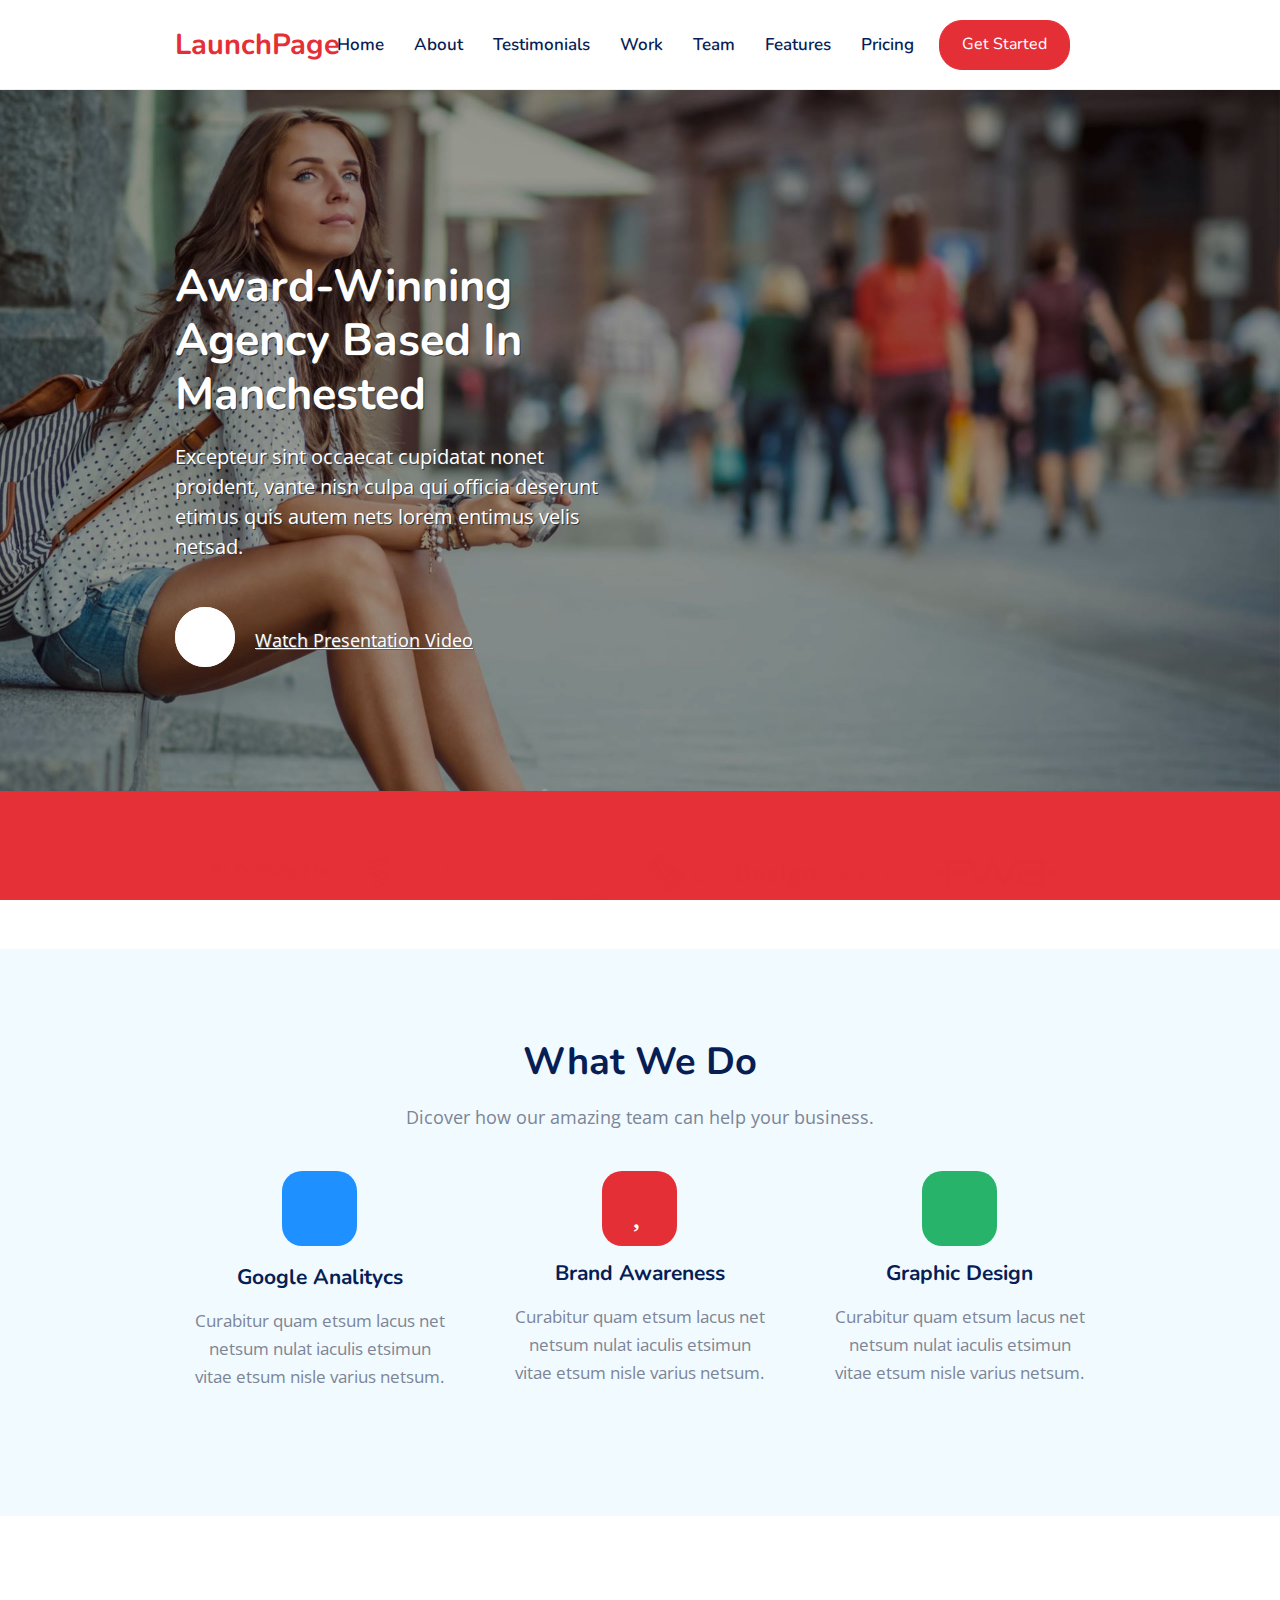
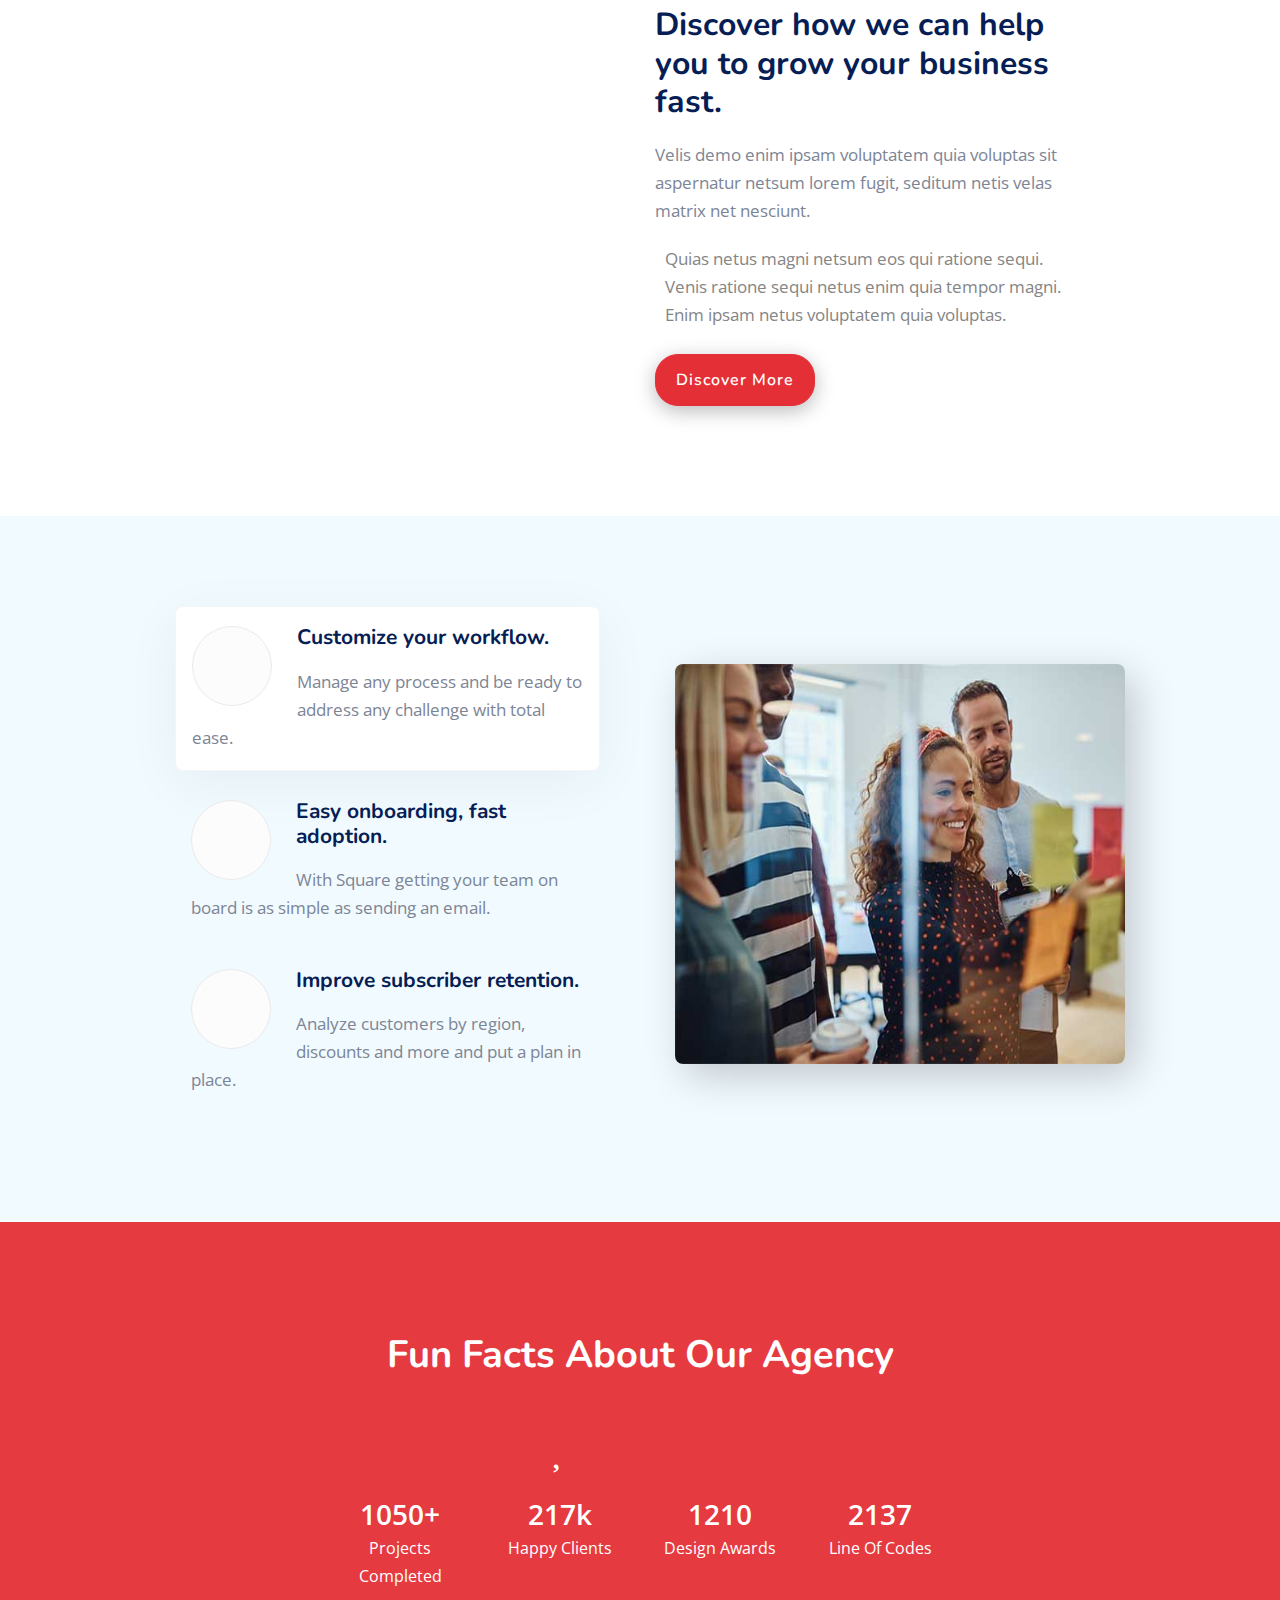
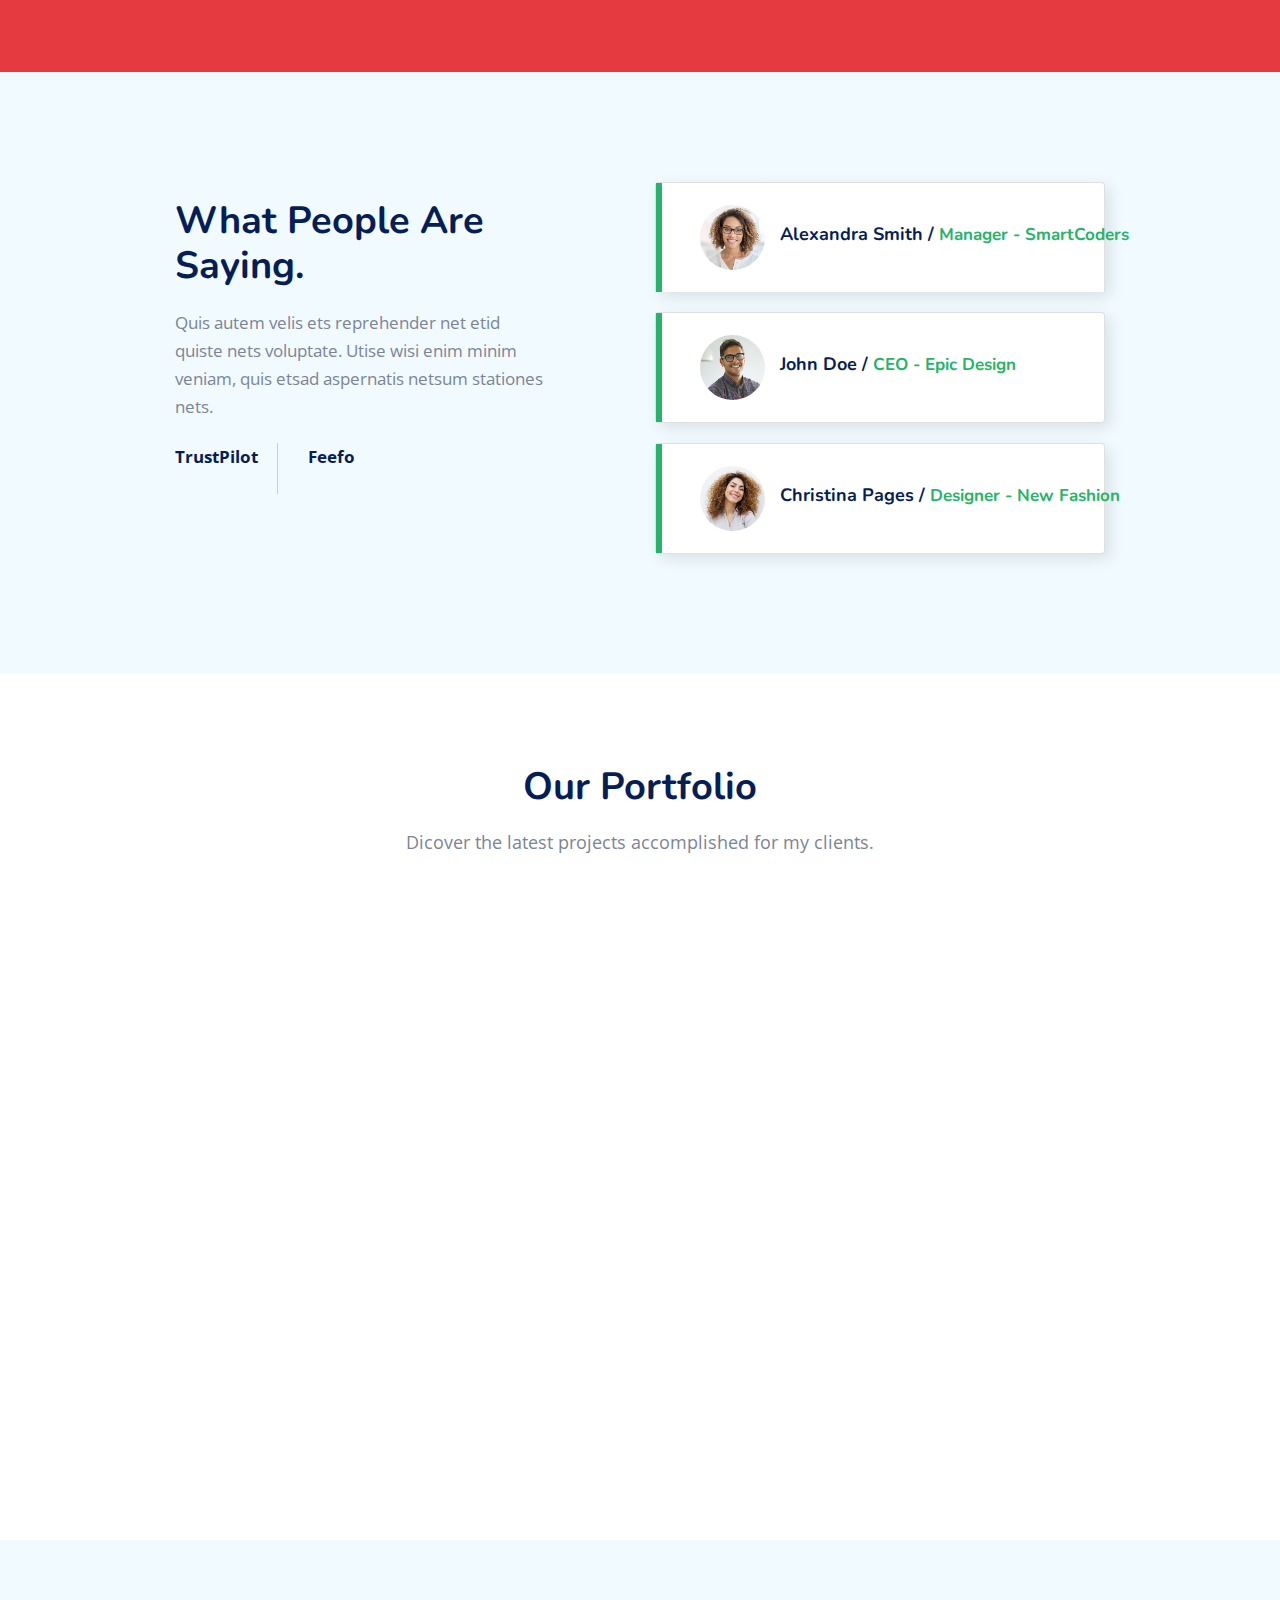
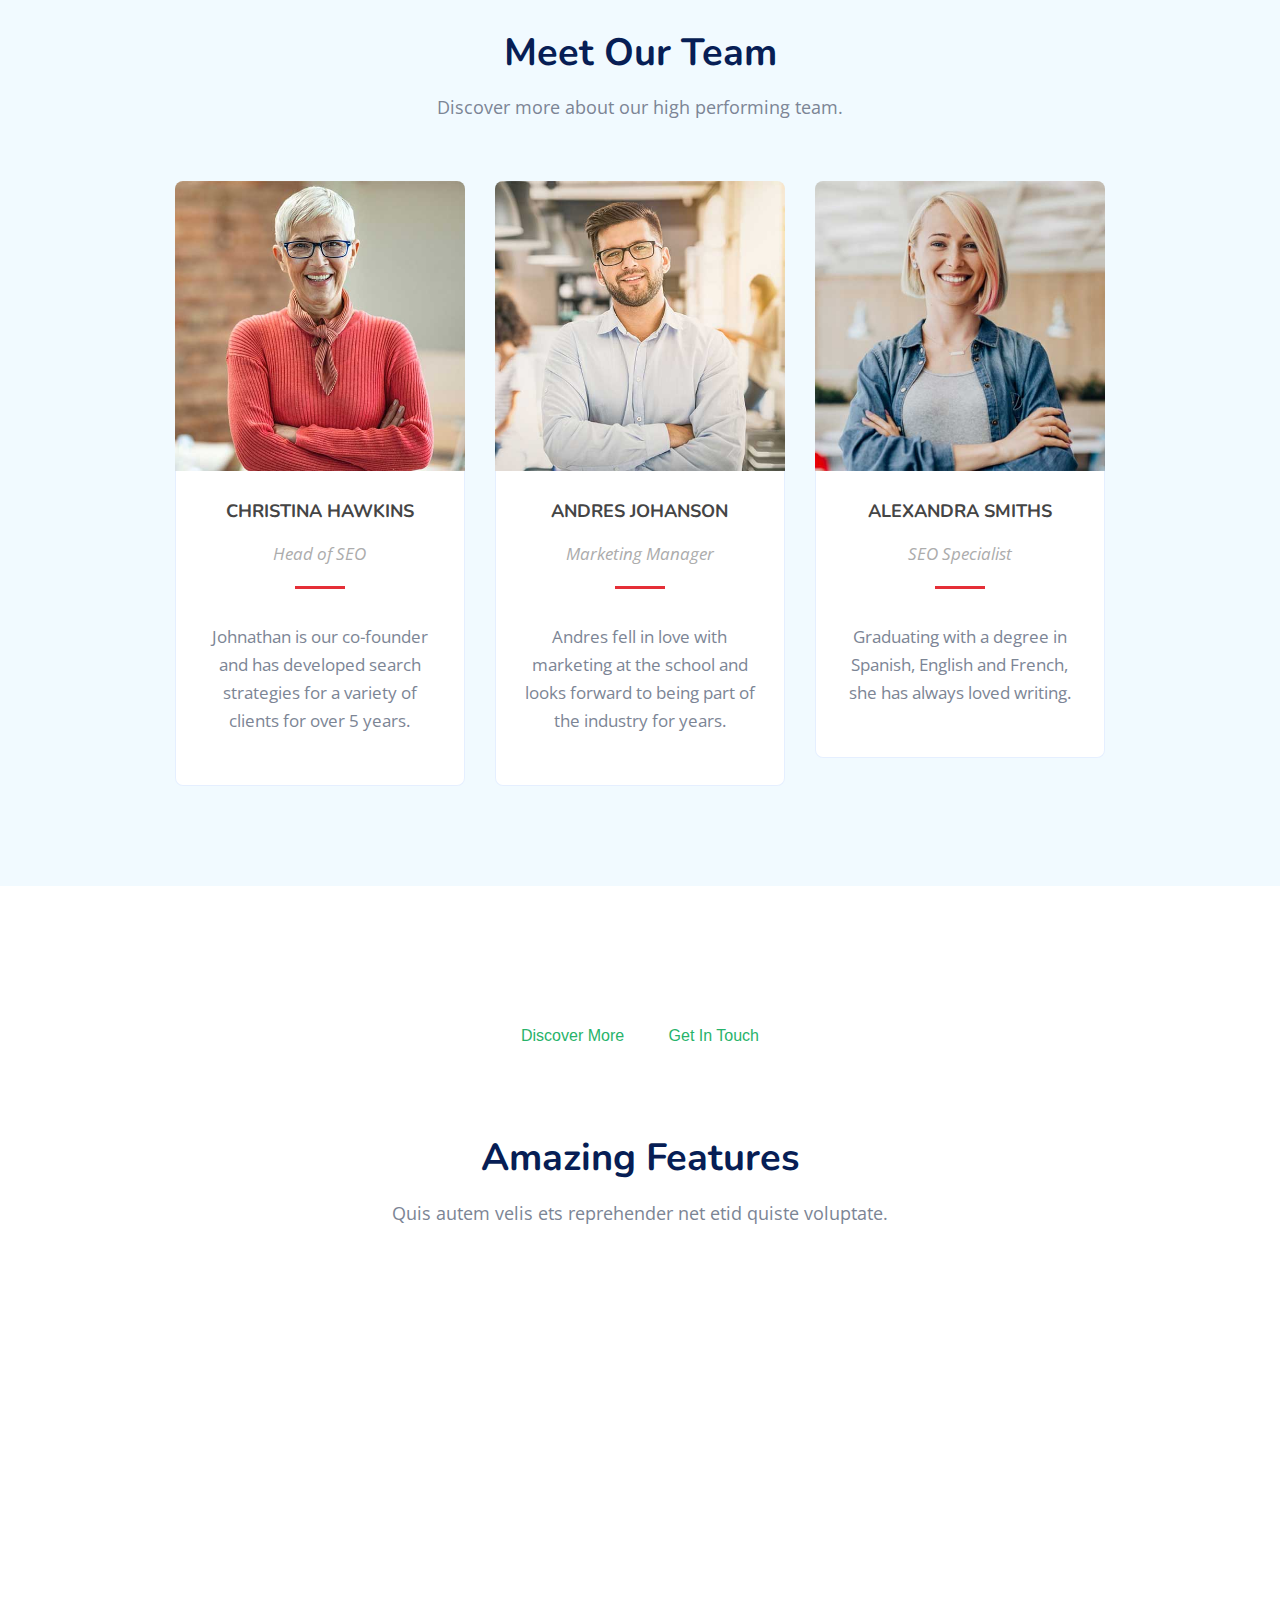
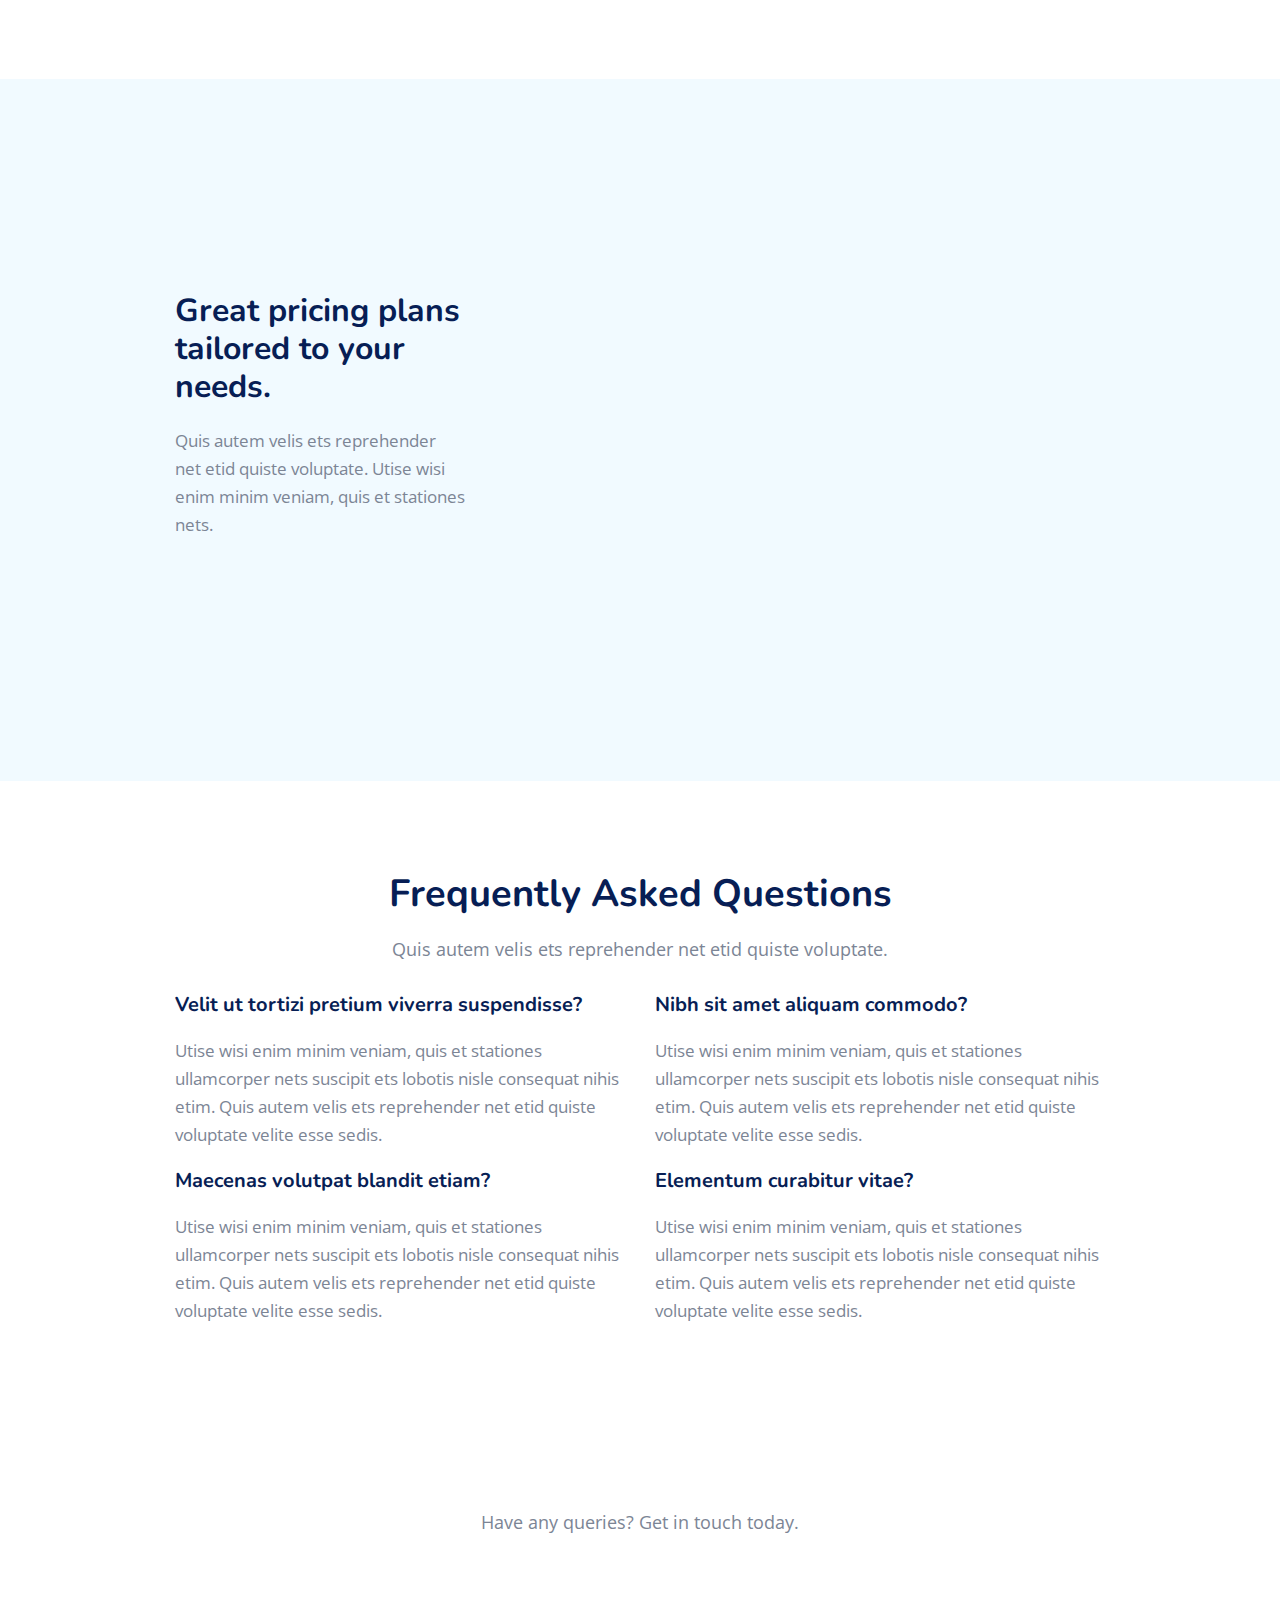
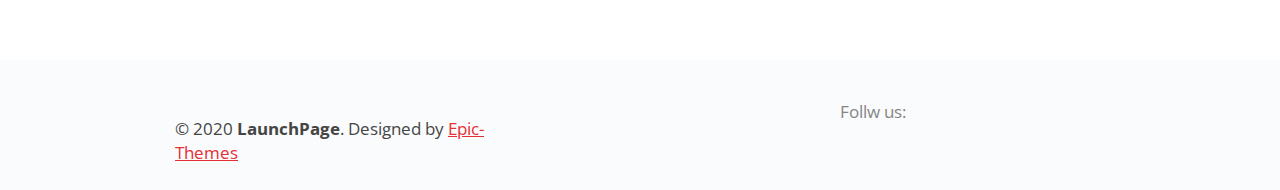
==== commit 35d697c8: "90%" ====
--- a/index.html
+++ b/index.html
@@ -1,54 +1,56 @@
 <!DOCTYPE html>
 <html lang="en">
-  <head>
-    <meta charset="UTF-8" />
-    <meta name="viewport" content="width=device-width, initial-scale=1.0" />
-    <title>LaunchPage - Creative Landing Page Template</title>
-    <link
-      href="https://fonts.googleapis.com/css2?family=Open+Sans:ital,wght@0,400;0,700;1,400&amp;display=swap"
-      rel="stylesheet"
-    />
-    <link
-      href="https://fonts.googleapis.com/css2?family=Nunito:wght@600;700&amp;display=swap"
-      rel="stylesheet"
-    />
-    <link
-      rel="stylesheet"
-      href="https://cdnjs.cloudflare.com/ajax/libs/font-awesome/6.5.1/css/all.min.css"
-      integrity="sha512-DTOQO9RWCH3ppGqcWaEA1BIZOC6xxalwEsw9c2QQeAIftl+Vegovlnee1c9QX4TctnWMn13TZye+giMm8e2LwA=="
-      crossorigin="anonymous"
-      referrerpolicy="no-referrer"
-    />
-    <link rel="stylesheet" href="./css/branch.css" />
-    <link rel="stylesheet" href="./css/abc.css" />
-    <link rel="stylesheet" href="./css/grey.css" />
-    <link rel="stylesheet" href="./css/navbar.css" />
-    <link rel="stylesheet" href="./css/section-white.css" />
-    <link rel="stylesheet" href="./css/sec-grey.css" />
-    <link rel="stylesheet" href="./css/section-bg-1.css" />
-  </head>
-  <body style="box-sizing: border-box">
-    <div class="navbar">
-      <div class="container">
-        <div class="navbar-brands">LaunchPage</div>
-        <div class="navbar-collapsed">
-          <div class="child">Home</div>
-          <div class="child">About</div>
-          <div class="child">Testimonials</div>
-          <div class="child">Work</div>
-          <div class="child">Team</div>
-          <div class="child">Features</div>
-          <div class="child">Pricing</div>
-          <div class="child1">Get Started</div>
-          <div class="setting">
-            <i class="fa-solid fa-bars"></i>
-          </div>
-        </div>
-      </div>
-    </div>
-    <!-- thanh navbar -->
-
-    <div class="home-section">
+
+<head>
+  <meta charset="UTF-8" />
+  <meta name="viewport" content="width=device-width, initial-scale=1.0" />
+  <title>LaunchPage - Creative Landing Page Template</title>
+  <link href="https://fonts.googleapis.com/css2?family=Open+Sans:ital,wght@0,400;0,700;1,400&amp;display=swap"
+    rel="stylesheet" />
+  <link href="https://fonts.googleapis.com/css2?family=Nunito:wght@600;700&amp;display=swap" rel="stylesheet" />
+
+  <link rel="stylesheet" href="https://cdnjs.cloudflare.com/ajax/libs/font-awesome/6.5.1/css/all.min.css"
+    integrity="sha512-DTOQO9RWCH3ppGqcWaEA1BIZOC6xxalwEsw9c2QQeAIftl+Vegovlnee1c9QX4TctnWMn13TZye+giMm8e2LwA=="
+    crossorigin="anonymous" referrerpolicy="no-referrer" />
+
+  <link rel="stylesheet" href="./js/main.js">
+  <link rel="stylesheet" href="./css/effect.css">
+  <link rel="stylesheet" href="./css/branch.css" />
+  <link rel="stylesheet" href="./css/home-section.css" />
+  <link rel="stylesheet" href="./css/grey.css" />
+  <link rel="stylesheet" href="./css/navbar-footer.css" />
+  <link rel="stylesheet" href="./css/section-white.css" />
+  <link rel="stylesheet" href="./css/sec-grey.css" />
+  <link rel="stylesheet" href="./css/section-bg-1.css" />
+  <link rel="stylesheet" href="./css/responsive.css" />
+  <link rel="stylesheet" href="./css/aa.css" />
+</head>
+
+<body style="box-sizing: border-box; margin: 0px">
+
+
+
+  <div class="navbar navbar-fixed-top ">
+    <div class="container">
+      <div class="navbar-brands">LaunchPage</div>
+      <div class="navbar-collapsed">
+        <div class="child">Home</div>
+        <div class="child">About</div>
+        <div class="child">Testimonials</div>
+        <div class="child">Work</div>
+        <div class="child">Team</div>
+        <div class="child">Features</div>
+        <div class="child">Pricing</div>
+        <div class="child1">Get Started</div>
+        <div class="setting">
+          <i class="fa-solid fa-bars"></i>
+        </div>
+      </div>
+    </div>
+  </div>
+  <!-- thanh navbar -->
+
+  <!-- <div class="home-section">
       <img src="./img/bg0.jpg" alt="anh nen" />
       <div class="over-play"></div>
       <div class="container">
@@ -77,9 +79,7 @@
             <div class="form">
               <h3>Get Your Free 14-Day Trial</h3>
               <p>Velis demo enim quia tempor magnet.</p>
-              <!-- <input class="box-name">
-
-                            </input> -->
+             
               <input
                 class="box-name"
                 required=""
@@ -87,7 +87,7 @@
                 placeholder="Company Name*"
                 type="text"
               />
-              <!-- <input class="box-email"></input> -->
+              ->
               <input
                 class="box-email"
                 required=""
@@ -102,7 +102,7 @@
 
                 <option value="Professional">Our Sales Department</option>
               </select>
-              <!-- <div class="box-enter"></div> -->
+             
               <input
                 value="Start My Free 14-Day Trial"
                 class="box-enter"
@@ -115,25 +115,109 @@
           </div>
         </div>
       </div>
-    </div>
-    <!-- home-section   -->
-
-    <div class="partners-section">
-      <div class="container">
-        <div class="row">
-          <div class="branch">
-            <h5 class="partners-title">As featured in:</h5>
-            <img src="./img/award4a.png" class="partners" alt="image" />
-            <img src="./img/award5.png" class="partners" alt="image" />
-            <img src="./img/award3a.png" class="partners" alt="image" />
-            <img src="./img/award1a.png" class="partners" alt="image" />
-          </div>
-        </div>
-      </div>
-    </div>
-    <!-- partners-section -->
-
-    <section class="section-grey">
+    </div> -->
+  <!-- home-section   -->
+  <section class="home-section" id="home">
+    <div class="home-section-overlay"></div>
+
+    <!--begin container -->
+    <div class="container">
+      <!--begin row -->
+      <div class="row">
+        <!--begin col-md-6-->
+        <div class="col-md-6 padding-top-120">
+          <h1>Award-Winning Agency Based In Manchested</h1>
+
+          <p class="hero-text">
+            Excepteur sint occaecat cupidatat nonet proident, vante nisn culpa
+            qui officia deserunt etimus quis autem nets lorem entimus velis
+            netsad.
+          </p>
+
+          <!--begin popup-video-wrapper-->
+          <div class="popup-gallery-wrapper">
+            <!--begin popup-video-->
+            <div class="popup-gallery hero-gallery">
+              <a class="popup4 video-icon" href="https://www.youtube.com/watch?v=FPfQMVf4vwQ">
+                <i class="fas fa-play"></i>
+              </a>
+            </div>
+            <!--end popup-video-->
+
+            <p class="popup-video-text">Watch Presentation Video</p>
+          </div>
+          <!--end popup-video-wrapper-->
+        </div>
+        <!--end col-md-6-->
+
+        <!--begin col-md-5-->
+        <div class="col-md-5 offset-md-1 margin-top-20">
+          <!--begin register-form-wrapper-->
+          <div class="register-form-wrapper wow bounceIn" data-wow-delay="0.5s" style="visibility: visible;">
+            <h3>Get Your Free 14-Day Trial</h3>
+
+            <p>Velis demo enim quia tempor magnet.</p>
+
+            <!--begin form-->
+            <div>
+              <!--begin success message -->
+              <p class="register_success_box" style="display: none">
+                We received your message and you will hear from us soon. Thank
+                You!
+              </p>
+              <!--end success message -->
+
+              <!--begin register form -->
+              <form id="register-form" class="register-form register" action="php/register.php" method="post">
+                <input class="register-input name-input white-input" required="" name="register_names"
+                  placeholder="Company Name*" type="text" />
+
+                <input class="register-input name-email white-input" required="" name="register_email"
+                  placeholder="Email Adress*" type="email" />
+
+                <select class="register-input white-input" required="" name="register_ticket">
+                  <option value="">We need LaunchPage for...</option>
+
+                  <option value="Individual">Our Support Team</option>
+
+                  <option value="Professional">Our Sales Department</option>
+                </select>
+
+                <input value="Start My Free 14-Day Trial" class="register-submit" type="submit" />
+              </form>
+              <!--end register form -->
+
+              <p class="register-form-terms">
+                No Credit Card • No Installation Required
+              </p>
+            </div>
+            <!--end form-->
+          </div>
+          <!--end register-form-wrapper-->
+        </div>
+        <!--end col-md-5-->
+      </div>
+      <!--end row -->
+    </div>
+    <!--end container -->
+  </section>
+
+  <div class="partners-section">
+    <div class="container">
+      <div class="row">
+        <div class="branch">
+          <h5 class="partners-title">As featured in:</h5>
+          <img src="./img/award4a.png" class="partners" alt="image" />
+          <img src="./img/award5.png" class="partners" alt="image" />
+          <img src="./img/award3a.png" class="partners" alt="image" />
+          <img src="./img/award1a.png" class="partners" alt="image" />
+        </div>
+      </div>
+    </div>
+  </div>
+  <!-- partners-section -->
+
+  <!-- <section class="section-grey">
       <div class="container">
         <div class="row">
           <div class="col-md-12">
@@ -145,11 +229,11 @@
         </div>
       </div>
       <div class="services-wrapper">
-        <!--begin container -->
+        
         <div class="container">
-          <!--begin row -->
+          
           <div class="row" style="width: 1140px; margin-left: 0px">
-            <!--begin col-md-4 -->
+            
             <div class="col-md-4">
               <div class="main-services blue">
                 <i class="far fa-chart-bar"></i>
@@ -162,9 +246,7 @@
                 </p>
               </div>
             </div>
-            <!--end col-md-4 -->
-
-            <!--begin col-md-4 -->
+           
             <div class="col-md-4">
               <div class="main-services red">
                 <i class="far fa-heart"></i>
@@ -177,9 +259,7 @@
                 </p>
               </div>
             </div>
-            <!--end col-md-4 -->
-
-            <!--begin col-md-4 -->
+            
             <div class="col-md-4">
               <div class="main-services green">
                 <i class="fas fa-anchor"></i>
@@ -192,582 +272,1264 @@
                 </p>
               </div>
             </div>
-            <!--end col-md-4 -->
-          </div>
-          <!--end row -->
-        </div>
-        <!--end container -->
+            
+          </div>
+          
+        </div>
+        
       </div>
     </section>
-    <!-- section-wraper -->
-
-    <section class="section-white">
-      <!--begin container-->
-      <div class="container">
-        <!--begin row-->
-        <div class="row align-items-center">
-          <!--begin col-md-6-->
-          <div
-            class="col-md-6 wow slideInLeft"
-            data-wow-delay="0.25s"
-            style="
-              visibility: visible;
-              animation-delay: 0.25s;
-              animation-name: slideInLeft;
-            "
-          >
-            <div class="margin-right-15">
-              <img
-                src="./img/about001.jpg"
-                class="width-100 image-shadow bottom-margins-images"
-                alt="pic"
-              />
-            </div>
-          </div>
-          <!--end col-sm-6-->
-
-          <!--begin col-md-6-->
-          <div class="col-md-6">
-            <h3>Discover how we can help you to grow your business fast.</h3>
-
-            <p>
-              Velis demo enim ipsam voluptatem quia voluptas sit aspernatur
-              netsum lorem fugit, seditum netis velas matrix net nesciunt.
-            </p>
-
-            <ul class="benefits">
-              <li>
-                <i class="fas fa-check"></i> Quias netus magni netsum eos qui
-                ratione sequi.
-              </li>
-              <li>
-                <i class="fas fa-check"></i> Venis ratione sequi netus enim quia
-                tempor magni.
-              </li>
-              <li>
-                <i class="fas fa-check"></i> Enim ipsam netus voluptatem quia
-                voluptas.
-              </li>
-            </ul>
-
-            <a href="#" class="btn-red small scrool">Discover More</a>
-          </div>
-          <!--end col-md-6-->
-        </div>
-        <!--end row-->
-      </div>
-      <!--end container-->
-    </section>
-    <!-- section-white -->
-
-    <section class="section-grey">
-      <!--begin container-->
-      <div class="container">
-        <!--begin row-->
-        <div class="row align-items-center">
-          <!--begin col-md-6-->
-          <div class="col-md-6">
-            <div
-              class="nav flex-column nav-pills margin-right-25"
-              id="v-pills-tab"
-              role="tablist"
-              aria-orientation="vertical"
-            >
-              <a
-                class="nav-link active"
-                id="v-pills-home-tab"
-                data-toggle="pill"
-                href="#v-pills-home"
-                role="tab"
-                aria-controls="v-pills-home"
-                aria-selected="true"
-              >
-                <!--begin features-second -->
-                <div class="features-second">
-                  <div class="dropcaps-circle blue">
-                    <i class="fas fa-chart-line"></i>
-                  </div>
-
-                  <h4 class="margin-bottom-5">Customize your workflow.</h4>
-
-                  <p>
-                    Manage any process and be ready to address any challenge
-                    with total ease.
-                  </p>
-                </div>
-                <!--end features-second-->
-              </a>
-
-              <a
-                class="nav-link"
-                id="v-pills-profile-tab"
-                data-toggle="pill"
-                href="#v-pills-profile"
-                role="tab"
-                aria-controls="v-pills-profile"
-                aria-selected="false"
-              >
-                <!--begin features-second-->
-                <div class="features-second">
-                  <div class="dropcaps-circle red">
-                    <i class="fas fa-network-wired"></i>
-                  </div>
-
-                  <h4 class="margin-bottom-5">
-                    Easy onboarding, fast adoption.
-                  </h4>
-
-                  <p>
-                    With Square getting your team on board is as simple as
-                    sending an email.
-                  </p>
-                </div>
-                <!--end features-second-->
-              </a>
-
-              <a
-                class="nav-link"
-                id="v-pills-messages-tab"
-                data-toggle="pill"
-                href="#v-pills-messages"
-                role="tab"
-                aria-controls="v-pills-messages"
-                aria-selected="false"
-              >
-                <!--begin features-second-->
-                <div class="features-second">
-                  <div class="dropcaps-circle green">
-                    <i class="fas fa-rocket"></i>
-                  </div>
-
-                  <h4 class="margin-bottom-5">Improve subscriber retention.</h4>
-
-                  <p>
-                    Analyze customers by region, discounts and more and put a
-                    plan in place.
-                  </p>
-                </div>
-                <!--end features-second-->
-              </a>
-            </div>
-          </div>
-          <!--end col-md-6-->
-
-          <!--begin col-md-6 -->
-          <div class="col-md-6">
-            <div class="tab-content" id="v-pills-tabContent">
-              <div
-                class="tab-pane fade show active"
-                id="v-pills-home"
-                role="tabpanel"
-                aria-labelledby="v-pills-home-tab"
-              >
-                <img
-                  src="./img/about2.jpg"
-                  class="width-100 image-shadow top-margins-images"
-                  alt="pic"
-                />
-              </div>
-
-              <!-- <div class="tab-pane fade" id="v-pills-profile" role="tabpanel" aria-labelledby="v-pills-profile-tab"> 
-                      <img src="./img/about5.jpg" class="width-100 image-shadow top-margins-images" alt="pic">
-                  </div>
-
-                  <div class="tab-pane fade" id="v-pills-messages" role="tabpanel" aria-labelledby="v-pills-messages-tab">
-                      <img src="./img/about1.jpg" class="width-100 image-shadow top-margins-images" alt="pic">
-                  </div> -->
-            </div>
-          </div>
-          <!--end col-md-6 -->
-        </div>
-        <!--end row-->
-      </div>
-      <!--end container-->
-    </section>
-    <!-- section-gey -->
-
-    <section class="section-bg-1">
-      <div class="section-bg-overlay"></div>
-
-      <!--begin container-->
-      <div class="container" style="position: relative; z-index: 1">
-        <!--begin row-->
-        <div class="row">
-          <!--begin col md 7 -->
-          <div class="col-md-7 mx-auto margin-bottom-20 text-center">
-            <h2 class="white-text">Fun Facts About Our Agency</h2>
-          </div>
-          <!--end col md 7-->
-        </div>
-        <!--end row-->
-
-        <!--begin row-->
-        <div class="row">
-          <!--begin fun-facts-box -->
-          <div class="col-md-2 offset-md-2 fun-facts-box text-center">
-            <i class="far fa-gem"></i>
-
-            <p class="fun-facts-title">
-              <span class="facts-numbers">1050+</span><br />Projects Completed
-            </p>
-          </div>
-          <!--end fun-facts-box -->
-
-          <!--begin fun-facts-box -->
-          <div class="col-md-2 fun-facts-box text-center">
-            <i class="far fa-heart"></i>
-
-            <p class="fun-facts-title">
-              <span class="facts-numbers">217k</span><br />Happy Clients
-            </p>
-          </div>
-          <!--end fun-facts-box -->
-
-          <!--begin fun-facts-box -->
-          <div class="col-md-2 fun-facts-box text-center">
-            <i class="fas fa-award"></i>
-
-            <p class="fun-facts-title">
-              <span class="facts-numbers">1210</span><br />Design Awards
-            </p>
-          </div>
-          <!--end fun-facts-box -->
-
-          <!--begin fun-facts-box -->
-          <div class="col-md-2 fun-facts-box text-center">
-            <i class="fas fa-anchor"></i>
-
-            <p class="fun-facts-title">
-              <span class="facts-numbers">2137</span><br />Line Of Codes
-            </p>
-          </div>
-          <!--end fun-facts-box -->
-        </div>
-        <!--end row-->
-      </div>
-      <!--end container-->
-    </section>
-
-    <section class="section-grey" id="testimonials">
-      <!--begin container -->
-      <div class="container">
-        <!--begin row -->
-        <div class="row align-items-center">
-          <!--begin col-md-5 -->
-          <div class="col-md-5 col-sm-12">
-            <h2>What People Are Saying.</h2>
-
-            <p>
-              Quis autem velis ets reprehender net etid quiste nets voluptate.
-              Utise wisi enim minim veniam, quis etsad aspernatis netsum
-              stationes nets.
-            </p>
-
-            <!--begin row-->
-            <div class="row">
-              <!--begin col-md-4-->
-              <div class="col-md-4 col-sm-6">
-                <!--begin testim-platform-->
-                <div class="testim-platform first">
-                  <p>TrustPilot</p>
-
-                  <div class="testim-rating">
-                    <i class="fa fa-star" aria-hidden="true"></i>
-                    <i class="fa fa-star" aria-hidden="true"></i>
-                    <i class="fa fa-star" aria-hidden="true"></i>
-                    <i class="fa fa-star" aria-hidden="true"></i>
-                    <i class="fas fa-star-half-alt" aria-hidden="true"></i>
-                  </div>
-                </div>
-                <!--end testim-platform-->
-              </div>
-              <!--end col-sm-4-->
-
-              <!--begin col-md-4-->
-              <div class="col-md-4 col-sm-6">
-                <!--begin testim-platform-->
-                <div class="testim-platform">
-                  <p>Feefo</p>
-
-                  <div class="testim-rating">
-                    <i class="fa fa-star" aria-hidden="true"></i>
-                    <i class="fa fa-star" aria-hidden="true"></i>
-                    <i class="fa fa-star" aria-hidden="true"></i>
-                    <i class="fa fa-star" aria-hidden="true"></i>
-                    <i class="far fa-star" aria-hidden="true"></i>
-                  </div>
-                </div>
-                <!--end testim-platform-->
-              </div>
-              <!--end col-sm-4-->
-            </div>
-            <!--end row-->
-          </div>
-          <!--end col-md-5 -->
-
-          <!--begin col-md-1 -->
-          <div class="col-md-1"></div>
-          <!--end col-md-1 -->
-
-          <!--begin col-md-6-->
-          <div class="col-md-6">
-            <!--begin accordion -->
-            <div class="accordion" id="accordionFAQ">
-              <!--begin card -->
-              <div class="card">
-                <div
-                  id="collapseOne"
-                  class="collapse"
-                  aria-labelledby="headingOne"
-                  data-parent="#accordionFAQ"
-                  style=""
-                >
-                  <div class="card-body">
-                    Nemo enim ipsam voluptatem quia voluptas situm ets
-                    aspernatis netsum loris fugit, sed quia magni dolores eos
-                    quis ratione sequi etum nets vesciunt neque.
-                  </div>
-                </div>
-
-                <div class="card-header" id="headingOne">
-                  <h5 class="mb-0">
-                    <button
-                      class="btn btn-link collapsed"
-                      type="button"
-                      data-toggle="collapse"
-                      data-target="#collapseOne"
-                      aria-expanded="false"
-                      aria-controls="collapseOne"
-                    >
-                      <img
-                        src="./img/testimonials3.jpg"
-                        alt="testimonials"
-                        class="testim-img"
-                      />
-                      <p class="testim-name">
-                        Alexandra Smith / <span>Manager - SmartCoders</span>
-                      </p>
-                    </button>
-                  </h5>
-                </div>
-              </div>
-              <!--end card -->
-
-              <!--begin card -->
-              <div class="card">
-                <div
-                  id="collapseTwo"
-                  class="collapse"
-                  aria-labelledby="headingTwo"
-                  data-parent="#accordionFAQ"
-                  style=""
-                >
-                  <div class="card-body">
-                    Nemo enim ipsam voluptatem quia voluptas situm ets
-                    aspernatis netsum loris fugit, sed quia magni dolores eos
-                    quis ratione sequi etum nets vesciunt neque.
-                  </div>
-                </div>
-
-                <div class="card-header" id="headingTwo">
-                  <h5 class="mb-0">
-                    <button
-                      class="btn btn-link collapsed"
-                      type="button"
-                      data-toggle="collapse"
-                      data-target="#collapseTwo"
-                      aria-expanded="false"
-                      aria-controls="collapseTwo"
-                    >
-                      <img
-                        src="./img/testimonials2.jpg"
-                        alt="testimonials"
-                        class="testim-img"
-                      />
-                      <p class="testim-name">
-                        John Doe / <span>CEO - Epic Design</span>
-                      </p>
-                    </button>
-                  </h5>
-                </div>
-              </div>
-              <!--end card -->
-
-              <!--begin card -->
-              <div class="card">
-                <div
-                  id="collapseThree"
-                  class="collapse"
-                  aria-labelledby="headingThree"
-                  data-parent="#accordionFAQ"
-                  style=""
-                >
-                  <div class="card-body">
-                    Nemo enim ipsam voluptatem quia voluptas situm ets
-                    aspernatis netsum loris fugit, sed quia magni dolores eos
-                    quis ratione sequi etum nets vesciunt neque.
-                  </div>
-                </div>
-
-                <div class="card-header" id="headingThree">
-                  <h5 class="mb-0">
-                    <button
-                      class="btn btn-link collapsed"
-                      type="button"
-                      data-toggle="collapse"
-                      data-target="#collapseThree"
-                      aria-expanded="false"
-                      aria-controls="collapseThree"
-                    >
-                      <img
-                        src="./img/testimonials1.jpg"
-                        alt="testimonials"
-                        class="testim-img"
-                      />
-                      <p class="testim-name">
-                        Christina Pages / <span>Designer - New Fashion</span>
-                      </p>
-                    </button>
-                  </h5>
-                </div>
-              </div>
-              <!--end card -->
-            </div>
-            <!--end accordion -->
-          </div>
-          <!--end col-md-6-->
-        </div>
-        <!--end row -->
-      </div>
-      <!--end container -->
-    </section>
-
-    <section class="section-white" id="portfolio">
+    section-wraper -->
+
+  <section class="section-grey" id="about">
+    <!--begin container -->
+    <div class="container">
+      <!--begin row -->
+      <div class="row">
+        <!--begin col-md-12 -->
+        <div class="col-md-12 text-center margin-bottom-10">
+          <h2 class="section-title">What We Do</h2>
+
+          <p class="section-subtitle">
+            Dicover how our amazing team can help your business.
+          </p>
+        </div>
+        <!--end col-md-12 -->
+      </div>
+      <!--end row -->
+    </div>
+    <!--end container -->
+
+    <!--begin services-wrapper -->
+    <div class="services-wrapper">
       <!--begin container -->
       <div class="container">
         <!--begin row -->
         <div class="row">
-          <!--begin col-md-12 -->
-          <div class="col-md-12 text-center margin-bottom-30">
-            <h2 class="section-title">Our Portfolio</h2>
-
-            <p class="section-subtitle">
-              Dicover the latest projects accomplished for my clients.
+          <!--begin col-md-4 -->
+          <div class="col-md-4">
+            <div class="main-services blue">
+              <i class="far fa-chart-bar"></i>
+
+              <h4>Google Analitycs</h4>
+
+              <p>
+                Curabitur quam etsum lacus net netsum nulat iaculis etsimun
+                vitae etsum nisle varius netsum.
+              </p>
+            </div>
+          </div>
+          <!--end col-md-4 -->
+
+          <!--begin col-md-4 -->
+          <div class="col-md-4">
+            <div class="main-services red">
+              <i class="far fa-heart"></i>
+
+              <h4>Brand Awareness</h4>
+
+              <p>
+                Curabitur quam etsum lacus net netsum nulat iaculis etsimun
+                vitae etsum nisle varius netsum.
+              </p>
+            </div>
+          </div>
+          <!--end col-md-4 -->
+
+          <!--begin col-md-4 -->
+          <div class="col-md-4">
+            <div class="main-services green">
+              <i class="fas fa-anchor"></i>
+
+              <h4>Graphic Design</h4>
+
+              <p>
+                Curabitur quam etsum lacus net netsum nulat iaculis etsimun
+                vitae etsum nisle varius netsum.
+              </p>
+            </div>
+          </div>
+          <!--end col-md-4 -->
+        </div>
+        <!--end row -->
+      </div>
+      <!--end container -->
+    </div>
+    <!--end services-wrapper -->
+  </section>
+
+  <section class="section-white">
+    <!--begin container-->
+    <div class="container">
+      <!--begin row-->
+      <div class="row align-items-center">
+        <!--begin col-md-6-->
+        <div class="col-md-6 wow slideInLeft" data-wow-delay="0.25s" style="
+              visibility: visible;
+              animation-delay: 0.25s;
+              animation-name: slideInLeft;
+            ">
+          <div class="margin-right-15">
+            <img src="./img/about001.jpg" class=" imgscroll  width-100 image-shadow bottom-margins-images" alt="pic" />
+          </div>
+        </div>
+        <!--end col-sm-6-->
+
+        <!--begin col-md-6-->
+        <div class="col-md-6">
+          <h3>Discover how we can help you to grow your business fast.</h3>
+
+          <p>
+            Velis demo enim ipsam voluptatem quia voluptas sit aspernatur
+            netsum lorem fugit, seditum netis velas matrix net nesciunt.
+          </p>
+
+          <ul class="benefits">
+            <li>
+              <i class="fas fa-check"></i> Quias netus magni netsum eos qui
+              ratione sequi.
+            </li>
+            <li>
+              <i class="fas fa-check"></i> Venis ratione sequi netus enim quia
+              tempor magni.
+            </li>
+            <li>
+              <i class="fas fa-check"></i> Enim ipsam netus voluptatem quia
+              voluptas.
+            </li>
+          </ul>
+
+          <a href="#" class="btn-red small scrool">Discover More</a>
+        </div>
+        <!--end col-md-6-->
+      </div>
+      <!--end row-->
+    </div>
+    <!--end container-->
+  </section>
+  <!-- section-white -->
+
+  <section class="section-grey">
+    <!--begin container-->
+    <div class="container">
+      <!--begin row-->
+      <div class="row align-items-center">
+        <!--begin col-md-6-->
+        <div class="col-md-6">
+          <div class="nav flex-column nav-pills margin-right-25" id="v-pills-tab" role="tablist"
+            aria-orientation="vertical">
+            <a class="nav-link active" id="v-pills-home-tab" data-toggle="pill" href="#v-pills-home" role="tab"
+              aria-controls="v-pills-home" aria-selected="true">
+              <!--begin features-second -->
+              <div class="features-second">
+                <div class="dropcaps-circle blue">
+                  <i class="fas fa-chart-line"></i>
+                </div>
+
+                <h4 class="margin-bottom-5">Customize your workflow.</h4>
+
+                <p>
+                  Manage any process and be ready to address any challenge
+                  with total ease.
+                </p>
+              </div>
+              <!--end features-second-->
+            </a>
+
+            <a class="nav-link" id="v-pills-profile-tab" data-toggle="pill" href="#v-pills-profile" role="tab"
+              aria-controls="v-pills-profile" aria-selected="false">
+              <!--begin features-second-->
+              <div class="features-second">
+                <div class="dropcaps-circle red">
+                  <i class="fas fa-network-wired"></i>
+                </div>
+
+                <h4 class="margin-bottom-5">
+                  Easy onboarding, fast adoption.
+                </h4>
+
+                <p>
+                  With Square getting your team on board is as simple as
+                  sending an email.
+                </p>
+              </div>
+              <!--end features-second-->
+            </a>
+
+            <a class="nav-link" id="v-pills-messages-tab" data-toggle="pill" href="#v-pills-messages" role="tab"
+              aria-controls="v-pills-messages" aria-selected="false">
+              <!--begin features-second-->
+              <div class="features-second">
+                <div class="dropcaps-circle green">
+                  <i class="fas fa-rocket"></i>
+                </div>
+
+                <h4 class="margin-bottom-5">Improve subscriber retention.</h4>
+
+                <p>
+                  Analyze customers by region, discounts and more and put a
+                  plan in place.
+                </p>
+              </div>
+              <!--end features-second-->
+            </a>
+          </div>
+        </div>
+        <!--end col-md-6-->
+
+        <!--begin col-md-6 -->
+        <div class="col-md-6">
+          <div class="tab-content" id="v-pills-tabContent">
+            <div class="tab-pane fade show active" id="v-pills-home" role="tabpanel" aria-labelledby="v-pills-home-tab">
+              <img src="./img/about2.jpg" class="width-100 image-shadow top-margins-images" alt="pic" />
+            </div>
+
+            <!-- <div class="tab-pane fade" id="v-pills-profile" role="tabpanel" aria-labelledby="v-pills-profile-tab"> 
+                      <img src="./img/about5.jpg" class="width-100 image-shadow top-margins-images" alt="pic">
+                  </div>
+
+                  <div class="tab-pane fade" id="v-pills-messages" role="tabpanel" aria-labelledby="v-pills-messages-tab">
+                      <img src="./img/about1.jpg" class="width-100 image-shadow top-margins-images" alt="pic">
+                  </div> -->
+          </div>
+        </div>
+        <!--end col-md-6 -->
+      </div>
+      <!--end row-->
+    </div>
+    <!--end container-->
+  </section>
+  <!-- section-gey -->
+
+  <section class="section-bg-1">
+    <div class="section-bg-overlay"></div>
+
+    <!--begin container-->
+    <div class="container" style="position: relative; z-index: 1">
+      <!--begin row-->
+      <div class="row">
+        <!--begin col md 7 -->
+        <div class="col-md-7 mx-auto margin-bottom-20 text-center">
+          <h2 class="white-text">Fun Facts About Our Agency</h2>
+        </div>
+        <!--end col md 7-->
+      </div>
+      <!--end row-->
+
+      <!--begin row-->
+      <div class="row">
+        <!--begin fun-facts-box -->
+        <div class="col-md-2 offset-md-2 fun-facts-box text-center">
+          <i class="far fa-gem"></i>
+
+          <p class="fun-facts-title">
+            <span class="facts-numbers">1050+</span><br />Projects Completed
+          </p>
+        </div>
+        <!--end fun-facts-box -->
+
+        <!--begin fun-facts-box -->
+        <div class="col-md-2 fun-facts-box text-center">
+          <i class="far fa-heart"></i>
+
+          <p class="fun-facts-title">
+            <span class="facts-numbers">217k</span><br />Happy Clients
+          </p>
+        </div>
+        <!--end fun-facts-box -->
+
+        <!--begin fun-facts-box -->
+        <div class="col-md-2 fun-facts-box text-center">
+          <i class="fas fa-award"></i>
+
+          <p class="fun-facts-title">
+            <span class="facts-numbers">1210</span><br />Design Awards
+          </p>
+        </div>
+        <!--end fun-facts-box -->
+
+        <!--begin fun-facts-box -->
+        <div class="col-md-2 fun-facts-box text-center">
+          <i class="fas fa-anchor"></i>
+
+          <p class="fun-facts-title">
+            <span class="facts-numbers">2137</span><br />Line Of Codes
+          </p>
+        </div>
+        <!--end fun-facts-box -->
+      </div>
+      <!--end row-->
+    </div>
+    <!--end container-->
+  </section>
+
+  <section class="section-grey" id="testimonials">
+    <!--begin container -->
+    <div class="container">
+      <!--begin row -->
+      <div class="row align-items-center">
+        <!--begin col-md-5 -->
+        <div class="col-md-5 col-sm-12">
+          <h2>What People Are Saying.</h2>
+
+          <p>
+            Quis autem velis ets reprehender net etid quiste nets voluptate.
+            Utise wisi enim minim veniam, quis etsad aspernatis netsum
+            stationes nets.
+          </p>
+
+          <!--begin row-->
+          <div class="row">
+            <!--begin col-md-4-->
+            <div class="col-md-4 col-sm-6">
+              <!--begin testim-platform-->
+              <div class="testim-platform first">
+                <p>TrustPilot</p>
+
+                <div class="testim-rating">
+                  <i class="fa fa-star" aria-hidden="true"></i>
+                  <i class="fa fa-star" aria-hidden="true"></i>
+                  <i class="fa fa-star" aria-hidden="true"></i>
+                  <i class="fa fa-star" aria-hidden="true"></i>
+                  <i class="fas fa-star-half-alt" aria-hidden="true"></i>
+                </div>
+              </div>
+              <!--end testim-platform-->
+            </div>
+            <!--end col-sm-4-->
+
+            <!--begin col-md-4-->
+            <div class="col-md-4 col-sm-6">
+              <!--begin testim-platform-->
+              <div class="testim-platform">
+                <p>Feefo</p>
+
+                <div class="testim-rating">
+                  <i class="fa fa-star" aria-hidden="true"></i>
+                  <i class="fa fa-star" aria-hidden="true"></i>
+                  <i class="fa fa-star" aria-hidden="true"></i>
+                  <i class="fa fa-star" aria-hidden="true"></i>
+                  <i class="far fa-star" aria-hidden="true"></i>
+                </div>
+              </div>
+              <!--end testim-platform-->
+            </div>
+            <!--end col-sm-4-->
+          </div>
+          <!--end row-->
+        </div>
+        <!--end col-md-5 -->
+
+        <!--begin col-md-1 -->
+        <div class="col-md-1"></div>
+        <!--end col-md-1 -->
+
+        <!--begin col-md-6-->
+        <div class="col-md-6">
+          <!--begin accordion -->
+          <div class="accordion" id="accordionFAQ">
+            <!--begin card -->
+            <div class="card">
+              <div id="collapseOne" class="collapse" aria-labelledby="headingOne" data-parent="#accordionFAQ" style="">
+                <div class="card-body">
+                  Nemo enim ipsam voluptatem quia voluptas situm ets
+                  aspernatis netsum loris fugit, sed quia magni dolores eos
+                  quis ratione sequi etum nets vesciunt neque.
+                </div>
+              </div>
+
+              <div class="card-header" id="headingOne">
+                <h5 class="mb-0">
+                  <button class="btn btn-link collapsed" type="button" data-toggle="collapse" data-target="#collapseOne"
+                    aria-expanded="false" aria-controls="collapseOne">
+                    <img src="./img/testimonials3.jpg" alt="testimonials" class="testim-img" />
+                    <p class="testim-name">
+                      Alexandra Smith / <span>Manager - SmartCoders</span>
+                    </p>
+                  </button>
+                </h5>
+              </div>
+            </div>
+            <!--end card -->
+
+            <!--begin card -->
+            <div class="card">
+              <div id="collapseTwo" class="collapse" aria-labelledby="headingTwo" data-parent="#accordionFAQ" style="">
+                <div class="card-body">
+                  Nemo enim ipsam voluptatem quia voluptas situm ets
+                  aspernatis netsum loris fugit, sed quia magni dolores eos
+                  quis ratione sequi etum nets vesciunt neque.
+                </div>
+              </div>
+
+              <div class="card-header" id="headingTwo">
+                <h5 class="mb-0">
+                  <button class="btn btn-link collapsed" type="button" data-toggle="collapse" data-target="#collapseTwo"
+                    aria-expanded="false" aria-controls="collapseTwo">
+                    <img src="./img/testimonials2.jpg" alt="testimonials" class="testim-img" />
+                    <p class="testim-name">
+                      John Doe / <span>CEO - Epic Design</span>
+                    </p>
+                  </button>
+                </h5>
+              </div>
+            </div>
+            <!--end card -->
+
+            <!--begin card -->
+            <div class="card">
+              <div id="collapseThree" class="collapse" aria-labelledby="headingThree" data-parent="#accordionFAQ"
+                style="">
+                <div class="card-body">
+                  Nemo enim ipsam voluptatem quia voluptas situm ets
+                  aspernatis netsum loris fugit, sed quia magni dolores eos
+                  quis ratione sequi etum nets vesciunt neque.
+                </div>
+              </div>
+
+              <div class="card-header" id="headingThree">
+                <h5 class="mb-0">
+                  <button class="btn btn-link collapsed" type="button" data-toggle="collapse"
+                    data-target="#collapseThree" aria-expanded="false" aria-controls="collapseThree">
+                    <img src="./img/testimonials1.jpg" alt="testimonials" class="testim-img" />
+                    <p class="testim-name">
+                      Christina Pages / <span>Designer - New Fashion</span>
+                    </p>
+                  </button>
+                </h5>
+              </div>
+            </div>
+            <!--end card -->
+          </div>
+          <!--end accordion -->
+        </div>
+        <!--end col-md-6-->
+      </div>
+      <!--end row -->
+    </div>
+    <!--end container -->
+  </section>
+
+  <section class="section-white" id="portfolio">
+    <!--begin container -->
+    <div class="container">
+      <!--begin row -->
+      <div class="row">
+        <!--begin col-md-12 -->
+        <div class="col-md-12 text-center margin-bottom-30">
+          <h2 class="section-title">Our Portfolio</h2>
+
+          <p class="section-subtitle">
+            Dicover the latest projects accomplished for my clients.
+          </p>
+        </div>
+        <!--end col-md-12 -->
+      </div>
+      <!--end row -->
+    </div>
+    <!--end container -->
+
+    <!--begin container -->
+    <div class="container">
+      <!--begin row-->
+      <div class="row wow fadeIn1" data-wow-delay="0.25s" style="
+            visibility: visible;
+            
+          ">
+        <!--begin col-md-4 -->
+        <div class="col-md-4 col-sm-12 p-0 m-0">
+          <figure class="gallery-insta">
+            <!--begin popup-gallery-->
+            <div class="popup-gallery popup-gallery-rounded portfolio-pic" style="height: fit-content !important">
+              <a class="popup2" href="./img/gallery1.jpg">
+                <img src="./img/gallery1.jpg" class="width-100" alt="pic" />
+                <span class="eye-wrapper"><i class="fa fa-search-plus eye-icon" style="font-size: 38px"></i></span>
+              </a>
+            </div>
+            <!--end popup-gallery-->
+          </figure>
+
+          <figure class="gallery-insta">
+            <!--begin popup-gallery-->
+            <div class="popup-gallery popup-gallery-rounded portfolio-pic" style="height: fit-content !important">
+              <a class="popup2" href="./img/gallery2.jpg">
+                <img src="./img/gallery2.jpg" class="width-100" alt="pic" />
+                <span class="eye-wrapper"><i class="fa fa-search-plus eye-icon" style="font-size: 38px"></i></span>
+              </a>
+            </div>
+            <!--end popup-gallery-->
+          </figure>
+        </div>
+        <!--end col-md-4 -->
+
+        <!--begin col-md-4 -->
+        <div class="col-md-4 col-sm-6 col-xs-12 p-0 m-0">
+          <figure class="gallery-insta">
+            <!--begin popup-gallery-->
+            <div class="popup-gallery popup-gallery-rounded portfolio-pic" style="height: fit-content !important">
+              <a class="popup2" href="./img/gallery3.jpg">
+                <img src="./img/gallery3.jpg" class="width-100" alt="pic" />
+                <span class="eye-wrapper"><i class="fa fa-search-plus eye-icon" style="font-size: 38px"></i></span>
+              </a>
+            </div>
+            <!--end popup-gallery-->
+          </figure>
+        </div>
+        <!--end col-md-4 -->
+
+        <!--begin col-md-4 -->
+        <div class="col-md-4 col-sm-6 col-xs-12 p-0 m-0">
+          <figure class="gallery-insta">
+            <!--begin popup-gallery-->
+            <div class="popup-gallery popup-gallery-rounded portfolio-pic" style="height: fit-content !important">
+              <a class="popup2" href="./img/gallery4.jpg">
+                <img src="./img/gallery4.jpg" class="width-100" alt="pic" />
+                <span class="eye-wrapper"><i class="fa fa-search-plus eye-icon" style="font-size: 38px"></i></span>
+              </a>
+            </div>
+            <!--end popup-gallery-->
+          </figure>
+
+          <figure class="gallery-insta">
+            <!--begin popup-gallery-->
+            <div class="popup-gallery popup-gallery-rounded portfolio-pic" style="height: fit-content !important">
+              <a class="popup2" href="./img/gallery5.jpg">
+                <img src="./img/gallery5.jpg" class="width-100" alt="pic" />
+                <span class="eye-wrapper"><i class="fa fa-search-plus eye-icon" style="font-size: 38px"></i></span>
+              </a>
+            </div>
+            <!--end popup-gallery-->
+          </figure>
+        </div>
+        <!--end col-md-4 -->
+      </div>
+      <!--end row -->
+    </div>
+    <!--end container -->
+  </section>
+
+  <section class="section-grey" id="team">
+    <!--begin container-->
+    <div class="container">
+      <!--begin row-->
+      <div class="row">
+        <!--begin col-md-12 -->
+        <div class="col-md-12 text-center">
+          <h2 class="section-title">Meet Our Team</h2>
+
+          <p class="section-subtitle">
+            Discover more about our high performing team.
+          </p>
+        </div>
+        <!--end col-md-12 -->
+
+        <!--begin team-item -->
+        <div class="col-sm-12 col-md-4 margin-top-30">
+          <img src="./img/team001.jpg" class="team-img width-100" alt="pic" />
+
+          <div class="team-item">
+            <h3>CHRISTINA HAWKINS</h3>
+
+            <div class="team-info">
+              <p>Head of SEO</p>
+            </div>
+
+            <p>
+              Johnathan is our co-founder and has developed search strategies
+              for a variety of clients for over 5 years.
             </p>
           </div>
-          <!--end col-md-12 -->
-        </div>
-        <!--end row -->
-      </div>
-      <!--end container -->
-
-      <!--begin container -->
-      <div class="container">
-        <!--begin row-->
-        <div
-          class="row wow fadeIn"
-          data-wow-delay="0.25s"
-          style="
-            visibility: visible;
-            animation-delay: 0.25s;
-            animation-name: fadeIn;
-          "
-        >
-          <!--begin col-md-4 -->
-          <div class="col-md-4 col-sm-12 p-0 m-0">
-            <figure class="gallery-insta">
-              <!--begin popup-gallery-->
-              <div class="popup-gallery popup-gallery-rounded portfolio-pic">
-                <a class="popup2" href="./img/gallery1.jpg">
-                  <img src="./img/gallery1.jpg" class="width-100" alt="pic" />
-                  <span class="eye-wrapper"
-                    ><i
-                      class="fa fa-search-plus eye-icon"
-                      style="font-size: 38px"
-                    ></i
-                  ></span>
-                </a>
-              </div>
-              <!--end popup-gallery-->
-            </figure>
-
-            <figure class="gallery-insta">
-              <!--begin popup-gallery-->
-              <div class="popup-gallery popup-gallery-rounded portfolio-pic">
-                <a class="popup2" href="./img/gallery2.jpg">
-                  <img src="./img/gallery2.jpg" class="width-100" alt="pic" />
-                  <span class="eye-wrapper"
-                    ><i
-                      class="fa fa-search-plus eye-icon"
-                      style="font-size: 38px"
-                    ></i
-                  ></span>
-                </a>
-              </div>
-              <!--end popup-gallery-->
-            </figure>
-          </div>
-          <!--end col-md-4 -->
-
-          <!--begin col-md-4 -->
-          <div class="col-md-4 col-sm-6 col-xs-12 p-0 m-0">
-            <figure class="gallery-insta">
-              <!--begin popup-gallery-->
-              <div class="popup-gallery popup-gallery-rounded portfolio-pic">
-                <a class="popup2" href="./img/gallery3.jpg">
-                  <img src="./img/gallery3.jpg" class="width-100" alt="pic" />
-                  <span class="eye-wrapper"
-                    ><i
-                      class="fa fa-search-plus eye-icon"
-                      style="font-size: 38px"
-                    ></i
-                  ></span>
-                </a>
-              </div>
-              <!--end popup-gallery-->
-            </figure>
-          </div>
-          <!--end col-md-4 -->
-
-          <!--begin col-md-4 -->
-          <div class="col-md-4 col-sm-6 col-xs-12 p-0 m-0">
-            <figure class="gallery-insta">
-              <!--begin popup-gallery-->
-              <div class="popup-gallery popup-gallery-rounded portfolio-pic">
-                <a class="popup2" href="./img/gallery4.jpg">
-                  <img src="./img/gallery4.jpg" class="width-100" alt="pic" />
-                  <span class="eye-wrapper"
-                    ><i
-                      class="fa fa-search-plus eye-icon"
-                      style="font-size: 38px"
-                    ></i
-                  ></span>
-                </a>
-              </div>
-              <!--end popup-gallery-->
-            </figure>
-
-            <figure class="gallery-insta">
-              <!--begin popup-gallery-->
-              <div class="popup-gallery popup-gallery-rounded portfolio-pic">
-                <a class="popup2" href="./img/gallery5.jpg">
-                  <img src="./img/gallery5.jpg" class="width-100" alt="pic" />
-                  <span class="eye-wrapper"
-                    ><i
-                      class="fa fa-search-plus eye-icon"
-                      style="font-size: 38px"
-                    ></i
-                  ></span>
-                </a>
-              </div>
-              <!--end popup-gallery-->
-            </figure>
-          </div>
-          <!--end col-md-4 -->
-        </div>
-        <!--end row -->
-      </div>
-      <!--end container -->
-    </section>
-  </body>
-</html>
+        </div>
+        <!--end team-item -->
+
+        <!--begin team-item -->
+        <div class="col-sm-12 col-md-4 margin-top-30">
+          <img src="./img/team002.jpg" class="team-img width-100" alt="pic" />
+
+          <div class="team-item">
+            <h3>ANDRES JOHANSON</h3>
+
+            <div class="team-info geen">
+              <p>Marketing Manager</p>
+            </div>
+
+            <p>
+              Andres fell in love with marketing at the school and looks
+              forward to being part of the industry for years.
+            </p>
+          </div>
+        </div>
+        <!--end team-item -->
+
+        <!--begin team-item -->
+        <div class="col-sm-12 col-md-4 margin-top-30">
+          <img src="./img/team003.jpg" class="team-img width-100" alt="pic" />
+
+          <div class="team-item">
+            <h3>ALEXANDRA SMITHS</h3>
+
+            <div class="team-info green">
+              <p>SEO Specialist</p>
+            </div>
+
+            <p>
+              Graduating with a degree in Spanish, English and French, she has
+              always loved writing.
+            </p>
+          </div>
+        </div>
+        <!--end team-item -->
+      </div>
+      <!--end row-->
+    </div>
+    <!--end container-->
+  </section>
+
+  <section class="section-bg-2">
+    <div class="section-bg-overlay"></div>
+
+    <!--begin container-->
+    <div class="container">
+      <!--begin row-->
+      <div class="row">
+        <!--begin col md 7 -->
+        <div class="col-md-7 mx-auto text-center">
+          <h2 class="white-text">Award-Winning Agency</h2>
+
+          <p class="white-text">
+            Utise wisi enim minim veniam, quis et stationes ullamcorper nets
+            suscipit ets lobotis nisle consequat nihis etim aspernatur netsum.
+          </p>
+
+          <a href="#" class="btn-white small scrool">Discover More</a>
+
+          <a href="#" class="btn-white-border small scrool">Get In Touch</a>
+        </div>
+        <!--end col md 7-->
+      </div>
+      <!--end row-->
+    </div>
+    <!--end container-->
+  </section>
+
+  <section class="section-white" id="features">
+    <!--begin container -->
+    <div class="container">
+      <!--begin row -->
+      <div class="row">
+        <!--begin col-md-12-->
+        <div class="col-md-12 text-center padding-bottom-10">
+          <h2 class="section-title">Amazing Features</h2>
+
+          <p class="section-subtitle">
+            Quis autem velis ets reprehender net etid quiste voluptate.
+          </p>
+        </div>
+        <!--end col-md-12 -->
+      </div>
+      <!--end row -->
+
+      <!--begin row -->
+      <div class="row">
+        <!--begin col-md-4-->
+        <div class="col-md-4">
+          <div class="feature-box light-green wow fadeIn featurebox1" data-wow-delay="0.25s" style="
+                visibility: visible;
+                animation-delay: 0.25s;
+                
+              ">
+            <i class="fas fa-tools"></i>
+
+            <div class="feature-box-text">
+              <h4>Support 24/7</h4>
+
+              <p>
+                Utise wisi enim minim veniam, quis tation ullamcorper suscipit
+                et loboti nisl consequat nihis.
+              </p>
+            </div>
+          </div>
+        </div>
+        <!--end col-md-4 -->
+
+        <!--begin col-md-4-->
+        <div class="col-md-4">
+          <div class="feature-box light-blue wow fadeIn featurebox2" data-wow-delay="0.5s" style="
+                visibility: visible;
+                animation-delay: 0.5s;
+                
+              ">
+            <i class="fas fa-users"></i>
+
+            <div class="feature-box-text">
+              <h4>User Friendly</h4>
+
+              <p>
+                Utise wisi enim minim veniam, quis tation ullamcorper suscipit
+                et loboti nisl consequat nihis.
+              </p>
+            </div>
+          </div>
+        </div>
+        <!--end col-md-4 -->
+
+        <!--begin col-md 4-->
+        <div class="col-md-4">
+          <div class="feature-box orange wow fadeIn featurebox3" data-wow-delay="0.75s" style="
+                visibility: visible;
+                animation-delay: 0.75s;
+               
+              ">
+            <i class="far fa-bell"></i>
+
+            <div class="feature-box-text">
+              <h4>Notifications</h4>
+
+              <p>
+                Utise wisi enim minim veniam, quis tation ullamcorper suscipit
+                et loboti nisl consequat nihis.
+              </p>
+            </div>
+          </div>
+        </div>
+        <!--end col-md-4 -->
+      </div>
+      <!--end row -->
+
+      <!--begin row -->
+      <div class="row">
+        <!--begin col-md-4-->
+        <div class="col-md-4">
+          <div class="feature-box dark-blue wow fadeIn featurebox4" data-wow-delay="1s" style="
+                visibility: visible;
+                animation-delay: 1s;
+                
+              ">
+            <i class="fas fa-gift"></i>
+
+            <div class="feature-box-text">
+              <h4>Accesibility</h4>
+
+              <p>
+                Utise wisi enim minim veniam, quis tation ullamcorper suscipit
+                et loboti nisl consequat nihis.
+              </p>
+            </div>
+          </div>
+        </div>
+        <!--end col-md-4 -->
+
+        <!--begin col-md-4-->
+        <div class="col-md-4">
+          <div class="feature-box light-red wow fadeIn featurebox5" data-wow-delay="1.25s" style="
+                visibility: visible;
+                animation-delay: 1.25s;
+                
+              ">
+            <i class="fas fa-piggy-bank"></i>
+
+            <div class="feature-box-text">
+              <h4>Cost Control</h4>
+
+              <p>
+                Utise wisi enim minim veniam, quis tation ullamcorper suscipit
+                et loboti nisl consequat nihis.
+              </p>
+            </div>
+          </div>
+        </div>
+        <!--end col-md-4 -->
+
+        <!--begin col-md-4-->
+        <div class="col-md-4">
+          <div class="feature-box dark-green wow fadeIn featurebox6" data-wow-delay="1.5s" style="
+                visibility: visible;
+                animation-delay: 1.5s;
+                
+              ">
+            <i class="far fa-comments"></i>
+
+            <div class="feature-box-text">
+              <h4>Chat With Friends</h4>
+
+              <p>
+                Utise wisi enim minim veniam, quis tation ullamcorper suscipit
+                et loboti nisl consequat nihis.
+              </p>
+            </div>
+          </div>
+        </div>
+        <!--end col-md-4 -->
+      </div>
+      <!--end row -->
+    </div>
+    <!--end container -->
+  </section>
+
+  <section class="section-grey" id="pricing">
+    <!--begin container -->
+    <div class="container">
+      <!--begin row -->
+      <div class="row align-items-center">
+        <!--begin col-md-4 -->
+        <div class="col-md-4 col-sm-12">
+          <h3>Great pricing plans tailored to your needs.</h3>
+
+          <p>
+            Quis autem velis ets reprehender net etid quiste voluptate. Utise
+            wisi enim minim veniam, quis et stationes nets.
+          </p>
+        </div>
+        <!--end col-md-4 -->
+
+        <!--begin col-md-4-->
+        <div class="col-md-4 col-sm-6 wow bounceIn whitebox" data-wow-delay="0.25s" style="
+              visibility: visible;
+              animation-delay: 0.25s;
+            ">
+          <div class="price-box-white">
+            <ul class="pricing-list">
+              <li class="price-title">MONTHLY</li>
+
+              <li class="price-value">$19</li>
+
+              <li class="price-subtitle">Per Month</li>
+
+              <li class="price-tag"><a href="#">GET STARTED</a></li>
+
+              <li class="price-text">First two weeks free.</li>
+
+              <li class="price-text">Amazing freatures.</li>
+            </ul>
+          </div>
+        </div>
+        <!--end col-md-4 -->
+
+        <!--begin col-md-4 -->
+        <div class="col-md-4 col-sm-6 wow bounceIn redbox" data-wow-delay="0.75s" style="
+              visibility: visible;
+              animation-delay: 0.75s;
+            ">
+          <div class="price-box-grey">
+            <ul class="pricing-list">
+              <li class="price-title">ANNUALY</li>
+
+              <li class="price-value">$29</li>
+
+              <li class="price-subtitle">Per Year</li>
+
+              <li class="price-tag"><a href="#">GET STARTED</a></li>
+
+              <li class="price-text">First two weeks free.</li>
+
+              <li class="price-text">Save 45% with this plan</li>
+
+              <li class="price-text">Amazing freatures.</li>
+            </ul>
+          </div>
+        </div>
+        <!--end col-md-4 -->
+      </div>
+      <!--end row -->
+    </div>
+    <!--end container -->
+  </section>
+
+  <section class="section-white" id="faq">
+    <!--begin container -->
+    <div class="container">
+      <!--begin row -->
+      <div class="row">
+        <!--begin col-md-12-->
+        <div class="col-md-12 text-center padding-bottom-10">
+          <h2 class="section-title">Frequently Asked Questions</h2>
+
+          <p class="section-subtitle">
+            Quis autem velis ets reprehender net etid quiste voluptate.
+          </p>
+        </div>
+        <!--end col-md-12 -->
+      </div>
+      <!--end row -->
+
+      <!--begin row -->
+      <div class="row">
+        <!--begin col-md-6-->
+        <div class="col-md-6">
+          <div class="faq-box">
+            <h5>Velit ut tortizi pretium viverra suspendisse?</h5>
+
+            <p>
+              Utise wisi enim minim veniam, quis et stationes ullamcorper nets
+              suscipit ets lobotis nisle consequat nihis etim. Quis autem
+              velis ets reprehender net etid quiste voluptate velite esse
+              sedis.
+            </p>
+          </div>
+
+          <div class="faq-box">
+            <h5>Maecenas volutpat blandit etiam?</h5>
+
+            <p>
+              Utise wisi enim minim veniam, quis et stationes ullamcorper nets
+              suscipit ets lobotis nisle consequat nihis etim. Quis autem
+              velis ets reprehender net etid quiste voluptate velite esse
+              sedis.
+            </p>
+          </div>
+        </div>
+        <!--end col-md-6 -->
+
+        <!--begin col-md-6-->
+        <div class="col-md-6">
+          <div class="faq-box">
+            <h5>Nibh sit amet aliquam commodo?</h5>
+
+            <p>
+              Utise wisi enim minim veniam, quis et stationes ullamcorper nets
+              suscipit ets lobotis nisle consequat nihis etim. Quis autem
+              velis ets reprehender net etid quiste voluptate velite esse
+              sedis.
+            </p>
+          </div>
+
+          <div class="faq-box">
+            <h5>Elementum curabitur vitae?</h5>
+
+            <p>
+              Utise wisi enim minim veniam, quis et stationes ullamcorper nets
+              suscipit ets lobotis nisle consequat nihis etim. Quis autem
+              velis ets reprehender net etid quiste voluptate velite esse
+              sedis.
+            </p>
+          </div>
+        </div>
+
+        <!--end col-md-6 -->
+      </div>
+      <!--end row -->
+    </div>
+    <!--end container -->
+  </section>
+
+  <section class="section-bg-2" id="contact">
+    <div class="section-bg-overlay"></div>
+
+    <!--begin container-->
+    <div class="container">
+      <!--begin row -->
+      <div class="row">
+        <!--begin col-md-12-->
+        <div class="col-md-12 text-center padding-bottom-10">
+          <h2 class="section-title white-text">Contact Us</h2>
+
+          <p class="section-subtitle white">
+            Have any queries? Get in touch today.
+          </p>
+        </div>
+        <!--end col-md-12 -->
+      </div>
+      <!--end row -->
+
+      <!--begin row-->
+      <div class="row justify-content-md-center">
+        <!--begin col-md-8-->
+        <div class="col-md-8 text-center margin-top-10">
+          <!--begin contact-form-wrapper-->
+          <div class="contact-form-wrapper wow bounceIn" data-wow-delay="0.5s" style="
+                visibility: visible;
+                animation-delay: 0.5s;
+                animation-name: bounceIn;
+                animation-duration: 1s;
+              ">
+            <!--begin form-->
+            <div>
+              <!--begin success message -->
+              <p class="contact_success_box" style="display: none">
+                We received your message and you will hear from us soon. Thank
+                You!
+              </p>
+              <!--end success message -->
+
+              <!--begin contact form -->
+              <form id="contact-form" class="row contact-form contact endform" action="php/contact.php" method="post">
+                <!--begin col-md-6-->
+                <div class="col-md-6">
+                  <input class="contact-input" required="" name="contact_names" placeholder="Your Name*" type="text" />
+
+                  <input class="contact-input" required="" name="contact_phone" placeholder="Phone Number*"
+                    type="text" />
+                </div>
+                <!--end col-md-6-->
+
+                <!--begin col-md-6-->
+                <div class="col-md-6">
+                  <input class="contact-input" required="" name="contact_email" placeholder="Email Adress*"
+                    type="email" />
+
+                  <select class="contact-input" required="" name="contact_ticket">
+                    <option value="">Choose Option</option>
+
+                    <option value="Individual">Individual</option>
+
+                    <option value="Corporate">Corporate</option>
+                  </select>
+                </div>
+                <!--end col-md-6-->
+
+                <!--begin col-md-12-->
+                <div class="col-md-12">
+                  <textarea class="contact-input" rows="2" cols="20" name="contact_message"
+                    placeholder="Your Message..."></textarea>
+
+                  <input value="Get In Touch" class="contact-submit" type="submit" />
+                </div>
+                <!--end col-md-12-->
+              </form>
+              <!--end contact form -->
+            </div>
+            <!--end form-->
+          </div>
+          <!--end contact-form-wrapper-->
+        </div>
+        <!--end col-md-8-->
+      </div>
+      <!--end row-->
+    </div>
+    <!--end container-->
+  </section>
+
+  <div class="footer">
+    <!--begin container -->
+    <div class="container">
+      <!--begin row -->
+      <div class="row">
+        <!--begin col-md-5 -->
+        <div class="col-md-5">
+          <p>
+            © 2020 <span class="template-name">LaunchPage</span>. Designed by
+            <a href="https://themeforest.net/user/epic-themes/portfolio?ref=Epic-Themes" target="_blank">Epic-Themes</a>
+          </p>
+        </div>
+        <!--end col-md-5 -->
+
+        <!--begin col-md-2 -->
+        <div class="col-md-2"></div>
+        <!--end col-md-2 -->
+
+        <!--begin col-md-5 -->
+        <div class="col-md-5">
+          <!--begin footer_social -->
+          <ul class="footer_social">
+            <li>Follw us:</li>
+
+            <li>
+              <a href="#"><i class="fab fa-twitter"></i></a>
+            </li>
+
+            <li>
+              <a href="#"><i class="fab fa-pinterest"></i></a>
+            </li>
+
+            <li>
+              <a href="#"><i class="fab fa-facebook-square"></i></a>
+            </li>
+
+            <li>
+              <a href="#"><i class="fab fa-instagram"></i></a>
+            </li>
+
+            <li>
+              <a href="#"><i class="fab fa-skype"></i></a>
+            </li>
+
+            <li>
+              <a href="#"><i class="fab fa-dribble"></i></a>
+            </li>
+          </ul>
+          <!--end footer_social -->
+        </div>
+        <!--end col-md-5 -->
+      </div>
+      <!--end row -->
+    </div>
+    <!--end container -->
+  </div>
+
+
+  <script>
+    // alert("Hello world!");
+
+
+    // function handleScroll(type, offset) {
+    //   const navbar = document.querySelector(".navbar");
+    //   const scrollPosition = window.pageYOffset;
+    //   // alert("Hello world!");
+
+    //   if (scrollPosition > offset) {
+    //     navbar.classList.add(type + "-active");
+    //   }
+    // }
+
+    // function handleClick() {
+    //   navbar.classList.add("click-active");
+    // }
+
+    // window.addEventListener("scroll", handleScroll("nav", 600));
+
+
+    // HANDLESCROLL FOR NAVBAR//
+    const handleScroll1 = (type, offset) => {
+      const navbar = document.querySelector(".navbar");
+      const scrollPosition = window.pageYOffset;
+      if (scrollPosition > offset) {
+        navbar.classList.add(type + "-active");
+      } else {
+        navbar.classList.remove(type + "-active");
+      }
+    }
+    window.addEventListener("scroll", () => handleScroll1('nav', 500));
+
+
+    // //HANDLESCROLL FOR FORM
+    // BUG neu ko scroll thi ko chay
+    const handleScroll2 = (type, offset) => {
+      const form = document.querySelector(".wow");
+      const scrollPosition = window.pageYOffset;
+      console.log('check', scrollPosition)
+      if (scrollPosition >= (offset - 220) && scrollPosition <= (offset + 200)) {
+        form.classList.add(type + "-active");
+      }
+      //  else {
+      // //  form.classList.remove(type + "-active");
+      // form.classList.remove(type + "-active");
+      // }
+    }
+    window.addEventListener("scroll", () => handleScroll2('form', 200));
+
+    // IMG SCROLL 
+    const handleScroll3 = (type, offset) => {
+      const img = document.querySelector(".imgscroll");
+      const scrollPosition = window.pageYOffset;
+      console.log('check', scrollPosition)
+      if (scrollPosition >= (offset - 300) && scrollPosition <= (offset + 200)) {
+        img.classList.add(type + "-active");
+      }
+    }
+
+    window.addEventListener("scroll", () => handleScroll3('img', 1480));
+
+
+
+    // 2
+    const handleScroll4 = (type, offset) => {
+      const img1 = document.querySelector(".fadeIn1");
+      const scrollPosition = window.pageYOffset;
+      if (scrollPosition >= (offset - 400) && scrollPosition <= (offset + 300)) {
+        img1.classList.add(type + "-active");
+      }
+    }
+
+    window.addEventListener("scroll", () => handleScroll4('fadeIn', 3900));
+
+
+
+    // featurebox
+    const handleScroll51 = (type, offset) => {
+      const box1 = document.querySelector(".featurebox1");
+      const scrollPosition = window.pageYOffset;
+      if (scrollPosition >= (offset - 200) && scrollPosition <= (offset + 300)) {
+        box1.classList.add(type + "-active");
+      }
+    }
+
+    window.addEventListener("scroll", () => handleScroll51('fadeIn', 6100));
+
+
+    const handleScroll52 = (type, offset) => {
+      const box2 = document.querySelector(".featurebox2");
+      const scrollPosition = window.pageYOffset;
+      if (scrollPosition >= (offset - 200) && scrollPosition <= (offset + 300)) {
+        box2.classList.add(type + "-active");
+      }
+    }
+    window.addEventListener("scroll", () => handleScroll52('fadeIn', 6100));
+
+    const handleScroll53 = (type, offset) => {
+      const box3 = document.querySelector(".featurebox3");
+      const scrollPosition = window.pageYOffset;
+      if (scrollPosition >= (offset - 200) && scrollPosition <= (offset + 300)) {
+        box3.classList.add(type + "-active");
+      }
+    }
+    window.addEventListener("scroll", () => handleScroll53('fadeIn', 6100));
+
+    const handleScroll54 = (type, offset) => {
+      const box4 = document.querySelector(".featurebox4");
+      const scrollPosition = window.pageYOffset;
+      if (scrollPosition >= (offset - 200) && scrollPosition <= (offset + 300)) {
+        box4.classList.add(type + "-active");
+      }
+    }
+    window.addEventListener("scroll", () => handleScroll54('fadeIn', 6100));
+
+
+
+    const handleScroll55 = (type, offset) => {
+      const box5 = document.querySelector(".featurebox5");
+      const scrollPosition = window.pageYOffset;
+      if (scrollPosition >= (offset - 200) && scrollPosition <= (offset + 300)) {
+        box5.classList.add(type + "-active");
+      }
+    }
+    window.addEventListener("scroll", () => handleScroll55('fadeIn', 6100));
+
+    const handleScroll56 = (type, offset) => {
+      const box6 = document.querySelector(".featurebox6");
+      const scrollPosition = window.pageYOffset;
+      if (scrollPosition >= (offset - 200) && scrollPosition <= (offset + 300)) {
+        box6.classList.add(type + "-active");
+      }
+    }
+    window.addEventListener("scroll", () => handleScroll56('fadeIn', 6100));
+
+
+
+
+    // 
+    const handleScroll61 = (type, offset) => {
+      const white = document.querySelector(".whitebox");
+      const scrollPosition = window.pageYOffset;
+      if (scrollPosition >= (offset - 200) && scrollPosition <= (offset + 200)) {
+        white.classList.add(type + "-active");
+      }
+    }
+
+    window.addEventListener("scroll", () => handleScroll61('form', 6900));
+
+
+
+    const handleScroll62 = (type, offset) => {
+      const red = document.querySelector(".redbox");
+      const scrollPosition = window.pageYOffset;
+      if (scrollPosition >= (offset - 200) && scrollPosition <= (offset + 200)) {
+        red.classList.add(type + "-active");
+      }
+    }
+
+    window.addEventListener("scroll", () => handleScroll62('form', 6900));
+
+
+    const handleScroll7 = (type, offset) => {
+      const endform = document.querySelector(".endform");
+      const scrollPosition = window.pageYOffset;
+      if (scrollPosition >= (offset - 400) && scrollPosition <= (offset + 200)) {
+        endform.classList.add(type + "-active");
+      }
+    }
+
+    window.addEventListener("scroll", () => handleScroll7('form', 8300));
+  </script>
+</body>
+
+</html>--- a/css/effect.css
+++ b/css/effect.css
@@ -0,0 +1,62 @@
+.imgscroll {
+    transform: translateX(-800px);
+    transition-duration: 1s;
+}
+
+.img-active {
+    transform: translateX(0px);
+}
+
+.fadeIn1 {
+    opacity: 0;
+}
+
+.fadeIn-active {
+    animation-delay: 0.25s;
+    animation-name: fadeIn;
+    animation-duration: 2s;
+    animation-fill-mode: forwards;
+}
+
+
+.featurebox1 {
+    opacity: 0;
+}
+
+.featurebox2 {
+    opacity: 0;
+}
+
+.featurebox3 {
+    opacity: 0;
+}
+
+.featurebox4 {
+    opacity: 0;
+}
+
+.featurebox5 {
+    opacity: 0;
+}
+
+.featurebox6 {
+    opacity: 0;
+}
+
+.featurebox-active {
+    animation-duration: 2s;
+    animation-fill-mode: forwards;
+    animation-name: fadeIn;
+}
+
+.whitebox {
+    opacity: 0;
+}
+
+.redbox {
+    opacity: 0;
+}
+
+.endform {
+    opacity: 0;
+}--- a/css/home-section.css
+++ b/css/home-section.css
@@ -0,0 +1,282 @@
+.home-section {
+    position: relative;
+    z-index: 99;
+    padding-top: 140px;
+    padding-bottom: 110px;
+    background: url(../img/bg0.jpg) top center no-repeat;
+    background-size: cover;
+}
+#register-form input.register-input:focus, #register-form select.register-input:focus {
+    border-color: #656565 !important;
+    color: #454545 !important;
+    outline: none;
+}
+#contact-form input.contact-input:focus, #contact-form textarea:focus {
+    border-color: #fff !important;
+    color: #fff !important;
+    outline: none;}
+    
+article,
+aside,
+figcaption,
+figure,
+footer,
+header,
+hgroup,
+main,
+nav,
+section {
+    display: block;
+}
+
+.home-section-overlay {
+    width: 100%;
+    background: #000;
+    opacity: 0.39;
+    position: absolute;
+    top: 0;
+    left: 0;
+    right: 0;
+    bottom: 0;
+}
+
+.padding-top-120 {
+    padding-top: 120px !important;
+}
+
+.home-section h1 {
+    /* margin-top: 50px; */
+    margin-bottom: 20px;
+    line-height: 1.2;
+    color: #fff;
+    text-shadow: 1px 1px #373737;
+}
+
+h1 {
+    font-size: 45px;
+}
+
+.home-section p.hero-text {
+    margin-bottom: 35px;
+    font-size: 20px;
+    line-height: 30px;
+    font-weight: 400;
+    color: #fff;
+    text-shadow: 1px 1px #373737;
+}
+
+.popup-gallery-wrapper {
+    position: relative;
+    margin-top: 45px;
+    display: flex;
+}
+
+.popup-gallery {
+    display: inline-block;
+    position: relative;
+    height: 60px !important;
+}
+
+.video-icon {
+    float: left;
+    width: 60px;
+    height: 60px;
+    background: #fff;
+    border: 2px solid #fff;
+    border-radius: 50% 50%;
+    display: inline-block;
+    transition: all 0.4s ease-in-out;
+    -webkit-transition: all 0.4s ease-in-out;
+    /* position: absolute;
+    bottom: 15px; */
+}
+
+.video-icon:before {
+    content: '';
+    width: 60px;
+    height: 60px;
+    position: absolute;
+    border: 1px solid #fff;
+    border-radius: 100%;
+    left: 50%;
+    margin-left: -30px;
+    bottom: 10%;
+    margin-bottom: -6px;
+    -webkit-animation: doublePulsation 1.9s ease infinite;
+    animation: doublePulsation 1.9s ease infinite;
+    z-index: 0;
+}
+
+.video-icon i {
+    font-size: 26px;
+    line-height: 56px;
+    color: #e52a3d;
+    margin-left: 18px;
+    transition: all 0.4s ease-in-out;
+    -webkit-transition: all 0.4s ease-in-out;
+}
+
+.video-icon:hover {
+    background: transparent;
+}
+
+.video-icon:hover i {
+    color: #fff;
+}
+
+.fa-play:before {
+    content: "\f04b";
+}
+
+.popup-video-text {
+    float: left;
+    padding-top: 15px;
+    padding-left: 20px;
+    font-size: 18px;
+    line-height: 0px;
+    color: #fff;
+    text-decoration: underline;
+    text-shadow: 1px 1px #656565;
+}
+
+.margin-top-20 {
+    margin-top: 20px !important;
+}
+
+.register-form-wrapper {
+    margin-top: 25px;
+    padding: 40px 40px;
+    background: rgba(255, 255, 255, 1);
+    border-radius: 5px 5px;
+    opacity: 0;
+    transform: translateX(-400px);
+    transition: 2s all ease; */
+}
+
+.form-active{
+    
+    animation-duration: 1s;
+    animation-delay: 0.5s;
+    animation-name: bounceIn;
+    animation-fill-mode: forwards;
+}
+
+.register-form-wrapper h3 {
+    margin-bottom: 5px;
+    font-size: 22px;
+    font-weight: 500;
+}
+
+.register-form-wrapper {
+    margin-top: 25px;
+    padding: 40px 40px;
+    background: rgba(255, 255, 255, 1);
+    border-radius: 5px 5px;
+}
+
+.register-form-wrapper p {
+    margin-bottom: 25px;
+    font-size: 17px;
+}
+
+p.register_success_box {
+    display: inline-block;
+    color: #27b36a;
+    border: 1px solid #27b36a;
+    padding: 25px 25px;
+    font-size: 19px;
+    text-shadow: none;
+    font-style: italic;
+    border-radius: 8px 8px;
+    margin: 15px 0;
+}
+
+input.name-input {
+    background: url(../img/input-user.png) no-repeat 12px 15px;
+}
+
+input.register-input,
+select.register-input {
+    width: 100% !important;
+    height: 52px !important;
+    padding-left: 11% !important;
+    padding-right: 5% !important;
+    margin-bottom: 15px !important;
+    color: #555 !important;
+    border: 1px solid #f1f1f1 !important;
+    background-color: #f9f9f9 !important;
+    font-size: 16px !important;
+    border-radius: 5px 5px 5px 5px !important;
+}
+
+input.name-email {
+    background: url(../img/input-envelope.png) no-repeat 12px 15px;
+}
+
+select.register-input {
+    background: url(../img/input-select.png) no-repeat 12px 15px;
+}
+
+option {
+    font-weight: normal;
+    display: block;
+    min-height: 1.2em;
+    padding: 0px 2px 1px;
+    white-space: nowrap;
+}
+
+input.register-submit {
+    background: #e52f37;
+    border: none;
+    color: #fff;
+    letter-spacing: 1px;
+    cursor: pointer;
+    display: inline-block;
+    font-size: 14px;
+    font-weight: 700;
+    width: 100%;
+    max-width: 535px;
+    padding: 16px 0;
+    text-transform: uppercase;
+    -webkit-border-radius: 3px 3px;
+    -moz-border-radius: 3px 3px;
+    border-radius: 3px 3px;
+    transition: all .50s ease-in-out;
+    -moz-transition: all .50s ease-in-out;
+    -webkit-transition: all .50s ease-in-out;
+}
+
+input.register-submit:hover {
+    background: #27b36a;
+    transition: all .50s ease-in-out;
+    -moz-transition: all .50s ease-in-out;
+    -webkit-transition: all .50s ease-in-out;
+}
+
+.register-form-wrapper p {
+    margin-bottom: 25px;
+    font-size: 17px;
+}
+
+p.register-form-terms {
+    margin: 10px 0 5px 0;
+    font-size: 14px;
+    color: #7c8595;
+    text-shadow: none;
+}
+
+@keyframes doublePulsation {
+    0% {
+        -webkit-transform: scale(1.0, 1.0);
+        opacity: 0.0;
+    }
+
+    50% {
+        opacity: 0.55;
+    }
+
+    100% {
+        -webkit-transform: scale(1.3, 1.3);
+        opacity: 0.0;
+    }
+}--- a/css/navbar-footer.css
+++ b/css/navbar-footer.css
@@ -0,0 +1,304 @@
+/* html{
+            margin: 0px;
+            padding: 0px;
+        } */
+.div {
+  display: block;
+}
+
+body {
+  font-family: -apple-system, BlinkMacSystemFont, "Segoe UI", Roboto,
+    "Helvetica Neue", Arial, sans-serif, "Apple Color Emoji", "Segoe UI Emoji",
+    "Segoe UI Symbol", "Noto Color Emoji";
+  /* position: relative;  */
+}
+
+/* font=size */
+
+/* .navbar-fixed-top {
+	position: absolute!important;
+	background-color: #fff;
+	border-bottom: none;
+	transition: background-color 0.25s ease 0s;
+}
+
+.navbar-fixed-top.opaque {
+	position: fixed!important;
+	top: 0;
+	margin-top: 0;
+	background-color: #fff!important;
+	border-bottom: 1px solid #efefef;
+	box-shadow: 0px 0px 25px 0px rgba(0, 0, 0, 0.04)!important;
+	transition: all 0.25s ease-in-out 0s;
+} */
+
+.navbar {
+  width: 100vw;
+  height: 90px;
+  background-color: rgb(255, 255, 255);
+  position: absolute ;
+  top: 0;
+  left: 0;
+  display: flex;
+  justify-content: center;
+  align-items: center;
+  padding: 28px 10px;
+  box-sizing: border-box;
+  z-index: 100;
+  border-bottom: 1px solid #efefef;
+}
+
+.nav-active {
+  position: fixed;
+}
+
+.navbar .container {
+  width: 1140px;
+  height: 52px;
+  box-sizing: border-box;
+  display: flex;
+  align-items: center;
+  justify-content: space-between;
+}
+
+.navbar-brands {
+  color: #e52f37;
+  font-size: 29px;
+  font-weight: 500;
+  flex: 2;
+  max-width: 300px;
+  font-family: "Nunito", sans-serif;
+  font-weight: 700;
+}
+
+.navbar-collapsed {
+  /* flex: 9; */
+  display: flex;
+  justify-content: flex-end;
+  position: relative;
+  right: 20px;
+}
+
+.navbar-collapsed .child {
+  color: #071e55;
+  font-size: 17px !important;
+  line-height: 30px !important;
+  padding: 10px 15px !important;
+  font-family: "Nunito", sans-serif;
+  font-weight: 600;
+}
+
+.navbar-collapsed .child1 {
+  border: 1px solid #e52f37;
+  color: #fff;
+  background: #e52f37;
+  border-radius: 23px 23px;
+  padding: 12px 22px;
+  margin-left: 10px;
+  margin-right: 15px;
+  font-family: "Nunito", sans-serif;
+  transition: all 0.5s ease;
+}
+
+.child:hover {
+  color: #e52f37;
+  transition-duration: 0.5s;
+}
+
+.child1:hover {
+  color: #e52f37;
+  background-color: #fff;
+}
+
+.setting {
+  display: none;
+}
+
+
+
+@media screen and (min-width: 768px) and (max-width: 1024px) {
+  .navbar .container {
+    max-width: 760px;
+  }
+
+  .child,
+  .child1 {
+    display: none;
+  }
+
+  .setting {
+    margin-right: 20%;
+    display: block;
+    color: #e52f37;
+    border: solid 1px #e52f37 !important;
+    padding: 0.25rem 0.75rem;
+    font-size: 1.25rem;
+    line-height: 0.75;
+    border-radius: 0.25rem;
+  }
+}
+
+@media screen and (min-width: 375px) and (max-width: 767px) {
+  .navbar .container {
+    max-width: 375px;
+  }
+
+  .child,
+  .child1 {
+    display: none;
+  }
+
+  .setting {
+    margin-right: 20px;
+    display: block;
+    color: #e52f37;
+    border: 1px solid #e52f37;
+    padding: 0.25rem 0.75rem;
+    font-size: 1rem;
+    line-height: 0.75;
+    border-radius: 0.25rem;
+  }
+}
+
+@media screen and (min-width: 0px) and (max-width: 549px) {
+  .navbar .container {
+    max-width: 400px;
+  }
+
+  .child,
+  .child1 {
+    display: none;
+  }
+
+  .setting {
+    margin-right: 20px;
+    display: block;
+    color: #e52f37;
+    border: 1px solid #e52f37;
+    padding: 0.25rem 0.75rem;
+    font-size: 1rem;
+    line-height: 0.75;
+    border-radius: 0.25rem;
+  }
+}
+
+/* navbar */
+/* navbar */
+/* navbar */
+/* navbar */
+/* navbar */
+
+
+.footer {
+  position: relative;
+  overflow: hidden;
+  display: block;
+  padding: 40px 0 20px 0;
+  background-color: #fafbfc;
+}
+
+.footer p {
+  margin-bottom: 5px;
+  line-height: 24px;
+  color: #454545;
+}
+
+span.template-name {
+  font-weight: bold;
+}
+
+.footer p>a {
+  font-size: 17px;
+  color: #e52f37;
+  text-decoration: underline;
+}
+
+ul.footer_social {
+  float: right;
+}
+
+ul.footer_social li {
+  display: inline-block;
+  margin: 0;
+  line-height: 100% !important;
+}
+
+ul.footer_social li a i.fa-twitter {
+  color: #4099ff;
+}
+
+ul.footer_social li a i {
+  display: inline-block;
+  margin: 0 8px;
+  padding: 0;
+  font-size: 26px !important;
+  line-height: 26px !important;
+  color: #1e90ff;
+  transition: all .5s ease-in-out;
+  -moz-transition: all .25s ease-in-out;
+  -webkit-transition: all .25s ease-in-out;
+}
+
+ul.footer_social li a i:hover {
+  color: #e52f37 !important;
+}
+
+.fa-twitter:before {
+  content: "\f099";
+}
+
+ul.footer_social li a i.fa-pinterest {
+  color: #C92228;
+}
+
+.fa-pinterest:before {
+  content: "\f0d2";
+}
+
+ul.footer_social li a i.fa-facebook-square {
+  color: #3b5998;
+}
+
+.fa-facebook-square:before {
+  content: "\f082";
+}
+
+ul.footer_social li a i.fa-instagram {
+  color: #8a3ab9;
+}
+
+.fa-instagram:before {
+  content: "\f16d";
+}
+
+.fa-skype:before {
+  content: "\f17e";
+}
+
+.contact-form-wraper {
+  animation-duration: 1s;
+}
+
+@media (min-width: 768px) {
+  .col-md-5 {
+    -ms-flex: 0 0 41.666667%;
+    flex: 0 0 41.666667%;
+    max-width: 41.666667%;
+  }
+}
+
+@media (min-width: 768px) {
+  .col-md-2 {
+    -ms-flex: 0 0 16.666667%;
+    flex: 0 0 16.666667%;
+    max-width: 16.666667%;
+  }
+}
+
+@media (min-width: 768px) {
+  .col-md-8 {
+    -ms-flex: 0 0 66.666667%;
+    flex: 0 0 66.666667%;
+    max-width: 66.666667%;
+  }
+}--- a/css/sec-grey.css
+++ b/css/sec-grey.css
@@ -61,7 +61,7 @@
 
 .nav-pills .nav-link {
   margin-bottom: 10px;
-  height: 125px;
+  /* height: 125px; */
 }
 
 .nav-link {
@@ -190,7 +190,7 @@
 }
 
 /* xong sec grey 1 */
-@media screen and (min-width: 576px) {
+@media only screen and (min-width: 576px) {
   .col-sm-12 {
     -ms-flex: 0 0 100%;
     flex: 0 0 100%;
@@ -198,7 +198,7 @@
   }
 }
 
-@media screen and (min-width: 768px) {
+@media only screen and (min-width: 768px) {
   .col-md-5 {
     -ms-flex: 0 0 41.666667%;
     flex: 0 0 41.666667%;
@@ -206,7 +206,7 @@
   }
 }
 
-@media screen and(min-width: 576px) {
+@media only screen and(min-width: 576px) {
   .col-sm-6 {
     -ms-flex: 0 0 50%;
     flex: 0 0 50%;
@@ -214,7 +214,7 @@
   }
 }
 
-@media screen and (min-width: 768px) {
+@media only screen and (min-width: 768px) {
   .col-md-4 {
     -ms-flex: 0 0 33.333333%;
     flex: 0 0 33.333333%;
@@ -336,7 +336,7 @@
   padding-left: 15px;
 }
 
-@media screen and (min-width: 768px) {
+@media only screen and (min-width: 768px) {
   .col-md-1 {
     -ms-flex: 0 0 8.333333%;
     flex: 0 0 8.333333%;
@@ -344,7 +344,7 @@
   }
 }
 
-@media screen and (min-width: 768px) {
+@media only screen and (min-width: 768px) {
   .col-md-6 {
     -ms-flex: 0 0 50%;
     flex: 0 0 50%;
@@ -495,4 +495,226 @@
 .card-header h5 .btn-link p span {
   font-size: 17px;
   color: #27b36a;
+}
+
+/* section-grey 2 */
+
+
+
+
+
+
+.margin-top-30 {
+  margin-top: 30px !important;
+}
+
+.team-img {
+  border-radius: 8px 8px 0 0;
+}
+
+.team-item {
+  padding: 10px 25px 30px 25px;
+  background-color: #fff;
+  border: 1px solid #e5efff;
+  border-top: none;
+  text-align: center;
+  transition: all 1s;
+  border-radius: 0 0 8px 8px;
+  -webkit-transition: all 0.25s ease-in-out;
+  -moz-transition: all 0.25s ease-in-out;
+  -ms-transition: all 0.25s ease-in-out;
+  -o-transition: all 0.25s ease-in-out;
+  transition: all 0.25s ease-in-out;
+}
+
+.team-item h3 {
+  margin: 20px 0 1px 0 !important;
+  color: #454545;
+  font-size: 18px;
+  text-transform: uppercase;
+  transition: all .25s ease-in-out;
+  -moz-transition: all .25s ease-in-out;
+  -webkit-transition: all .25s ease-in-out;
+}
+
+.team-info {
+  display: block;
+  margin-bottom: 0;
+}
+
+.team-info p {
+  color: #acacac;
+  font-style: italic;
+}
+
+.team-info::after {
+  background: #e52f37;
+  display: inline-block;
+  vertical-align: middle;
+  content: "";
+  width: 50px;
+  height: 3px;
+  margin-top: -20px;
+}
+
+.width-100 {
+  width: 100%;
+}
+
+/* sec-grey3 */
+/* 333333333333333 */
+/* 3333333333333333 */
+/* 3333333333333333 */
+
+
+
+
+@keyframes bounceIn {
+  0% {
+    opacity: 0;
+    -webkit-transform: scale(.3);
+    -ms-transform: scale(.3);
+    transform: scale(.3);
+  }
+
+  50% {
+    opacity: 1;
+    -webkit-transform: scale(1.05);
+    -ms-transform: scale(1.05);
+    transform: scale(1.05);
+  }
+
+  70% {
+    -webkit-transform: scale(.9);
+    -ms-transform: scale(.9);
+    transform: scale(.9);
+  }
+
+  100% {
+    opacity: 1;
+    -webkit-transform: scale(1);
+    -ms-transform: scale(1);
+    transform: scale(1);
+  }
+}
+
+.price-box-white {
+  text-align: center;
+  background-color: #fff;
+  border: 1px solid #dde9fb;
+  box-shadow: 0 12px 55px 0 rgba(0, 0, 0, .05);
+  padding: 50px 20px;
+  width: 90%;
+  margin-top: 30;
+  margin-bottom: 20px;
+  margin-left: 20px;
+  border-radius: 8px 8px;
+  transition: all 0.3s ease-in-out;
+  -webkit-transition: all 0.3s ease-in-out;
+  -webkit-backface-visibility: hidden;
+  -moz-osx-font-smoothing: grayscale;
+}
+
+ul.pricing-list li.price-title {
+  font-family: 'Roboto', sans-serif;
+  font-size: 18px;
+  line-height: 24px;
+  font-weight: 500;
+  letter-spacing: 1px;
+}
+
+.price-box-white .price-title,
+.price-box-white ul.pricing-list li.price-value {
+  color: #292929;
+}
+
+ul.pricing-list li.price-value {
+  font-family: 'Roboto', sans-serif;
+  font-size: 70px;
+  line-height: 70px;
+  display: block;
+  margin-top: 20px;
+  margin-bottom: 10px;
+}
+
+ul.pricing-list li.price-subtitle {
+  font-family: 'Open Sans', sans-serif;
+  font-size: 16px;
+  line-height: 24px;
+  font-weight: 400;
+}
+
+ul.pricing-list li.price-tag a {
+  color: #e52f37;
+  background: #fff;
+  border: 1px solid #fff;
+  border-radius: 23px 23px;
+  padding: 15px 30px;
+  display: inline-block;
+  font-size: 14px;
+  line-height: 24px;
+  font-weight: 600;
+  margin: 40px 0 30px 0;
+  transition: all 0.3s ease-in-out;
+  -webkit-transition: all 0.3s ease-in-out;
+}
+
+ul.pricing-list li.price-text {
+  font-family: 'Open Sans', sans-serif;
+  font-size: 16px;
+  line-height: 28px;
+  font-weight: 400;
+  margin-bottom: 5px;
+}
+
+.price-box-grey:hover,
+.price-box-white:hover {
+  transform: scale(1.03, 1.03);
+  -ms-transform: scale(1.03, 1.03);
+  -webkit-transform: scale(1.03, 1.03);
+  -webkit-backface-visibility: hidden;
+  -moz-backface-visibility: hidden;
+}
+
+ul.pricing-list li.price-tag a:hover {
+  background: transparent;
+  border: 1px solid #fff;
+  color: #fff;
+}
+
+.price-box-grey {
+  text-align: center;
+  background: #e52f37;
+  border: 2px solid #e52f37;
+  box-shadow: 10px 12px 40px rgba(0, 0, 0, 0.2);
+  padding: 50px 20px;
+  width: 90%;
+  margin-top: 30;
+  margin-bottom: 20px;
+  margin-left: 20px;
+  border-radius: 8px 8px;
+  transition: all 0.3s ease-in-out;
+  -webkit-transition: all 0.3s ease-in-out;
+  -webkit-backface-visibility: hidden;
+  -moz-osx-font-smoothing: grayscale;
+}
+
+ul.pricing-list li.price-title {
+  font-family: 'Roboto', sans-serif;
+  font-size: 18px;
+  line-height: 24px;
+  font-weight: 500;
+  letter-spacing: 1px;
+}
+
+
+
+.price-box-grey .price-title,
+.price-box-grey ul.pricing-list li.price-value {
+  color: #fff;
+}
+
+.price-box-grey .price-subtitle,
+.price-box-grey .price-text {
+  color: #fff;
 }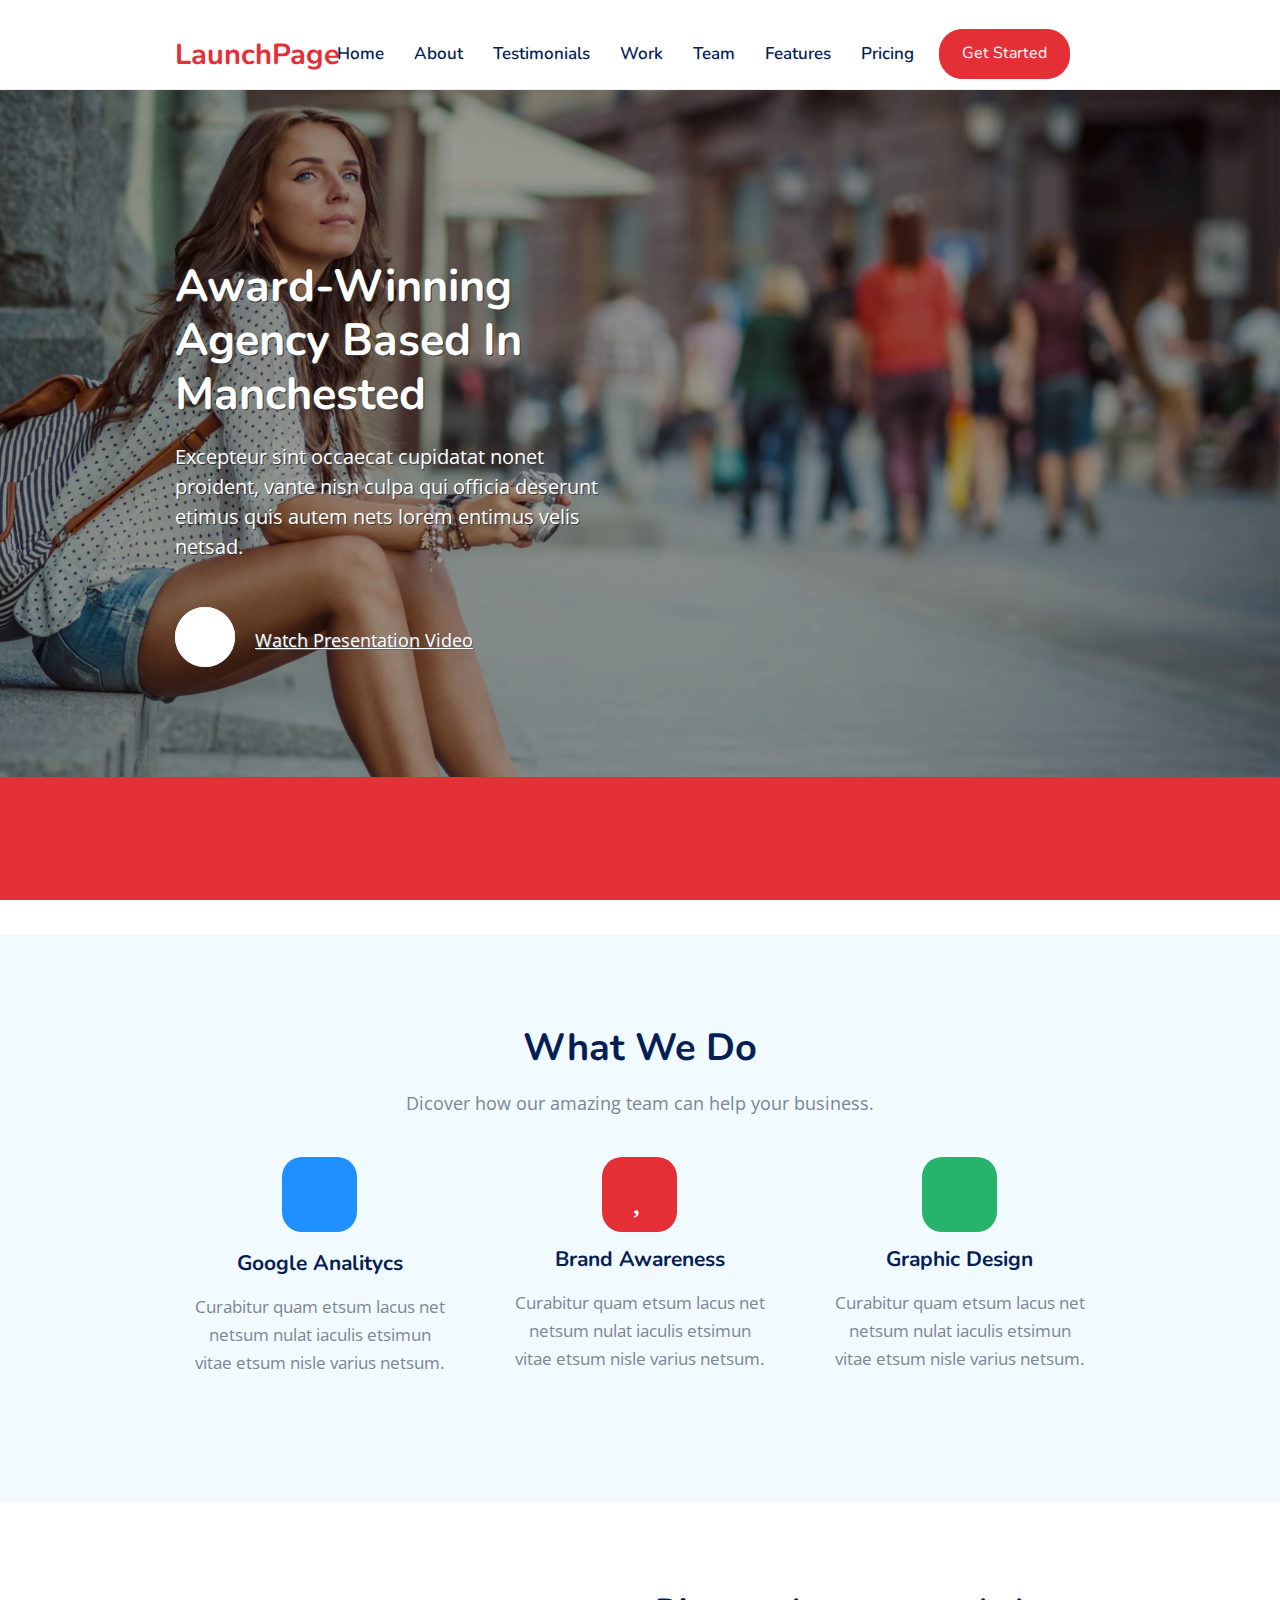
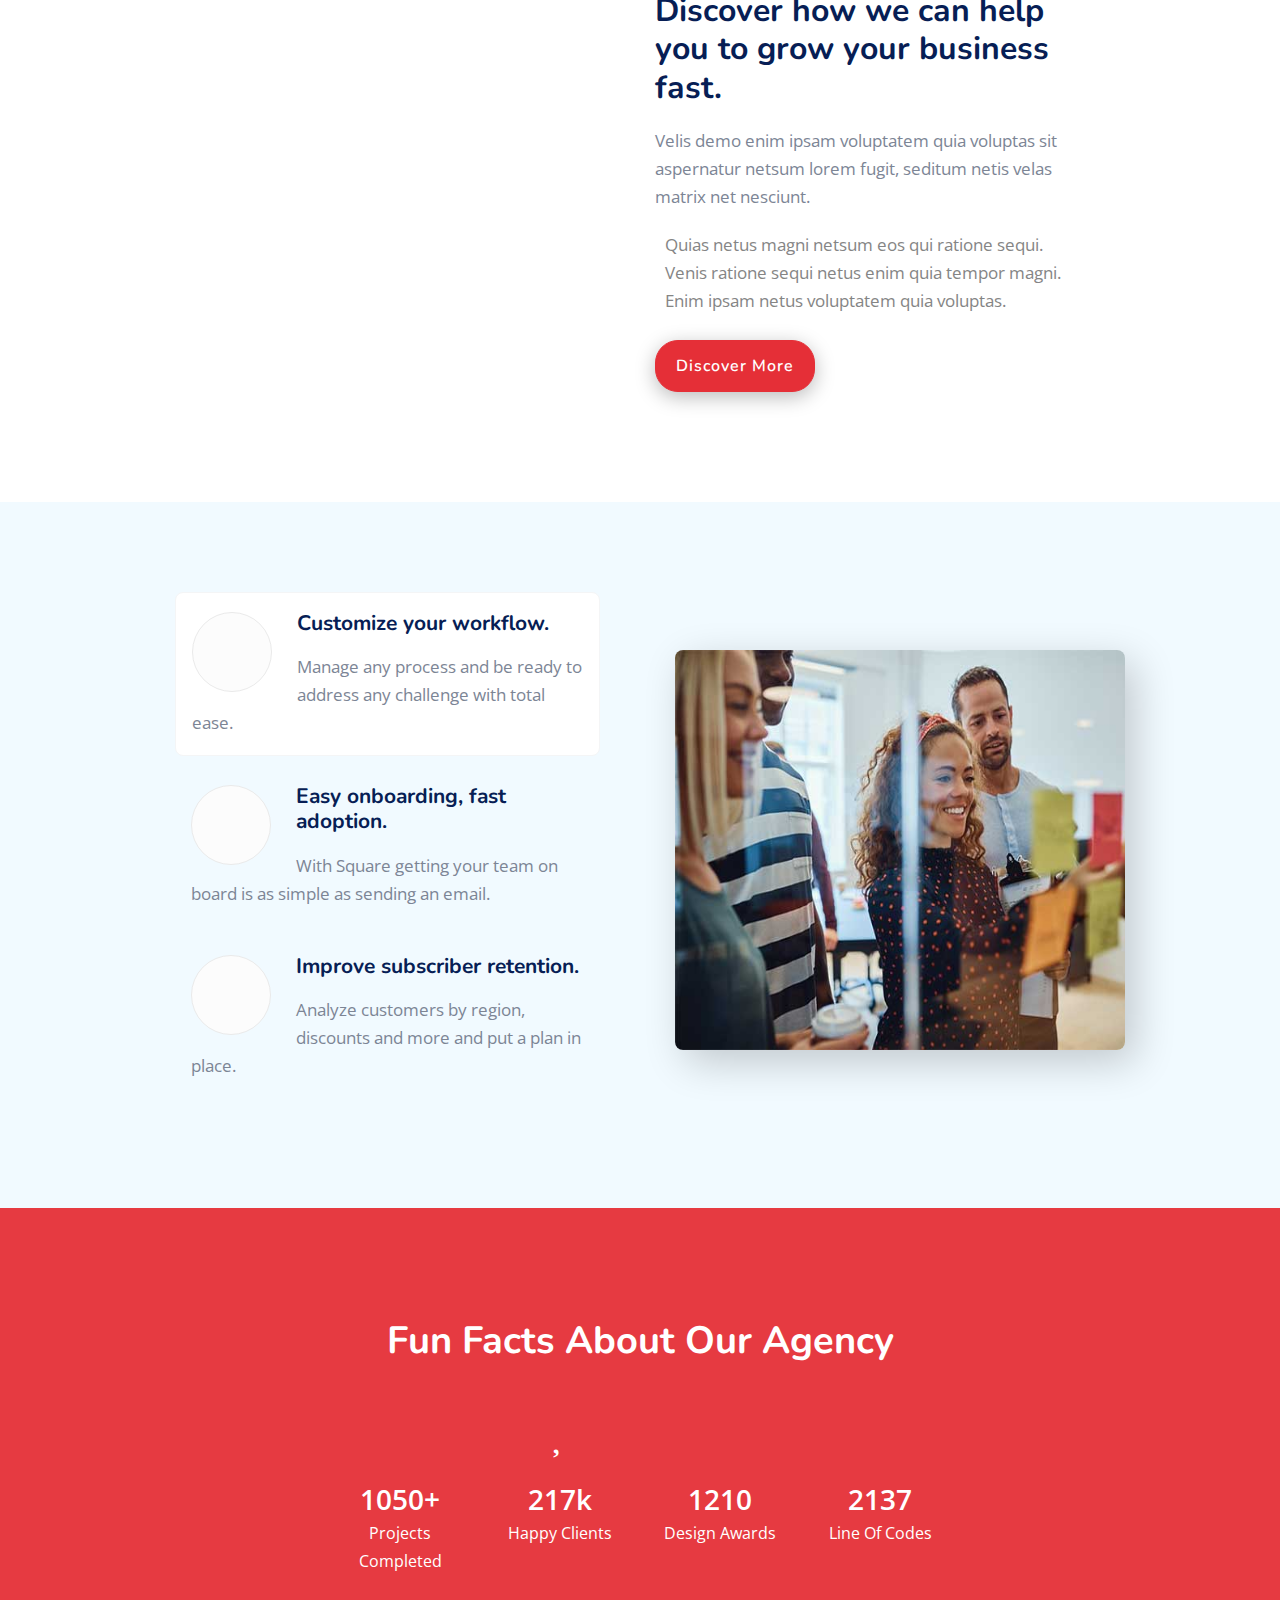
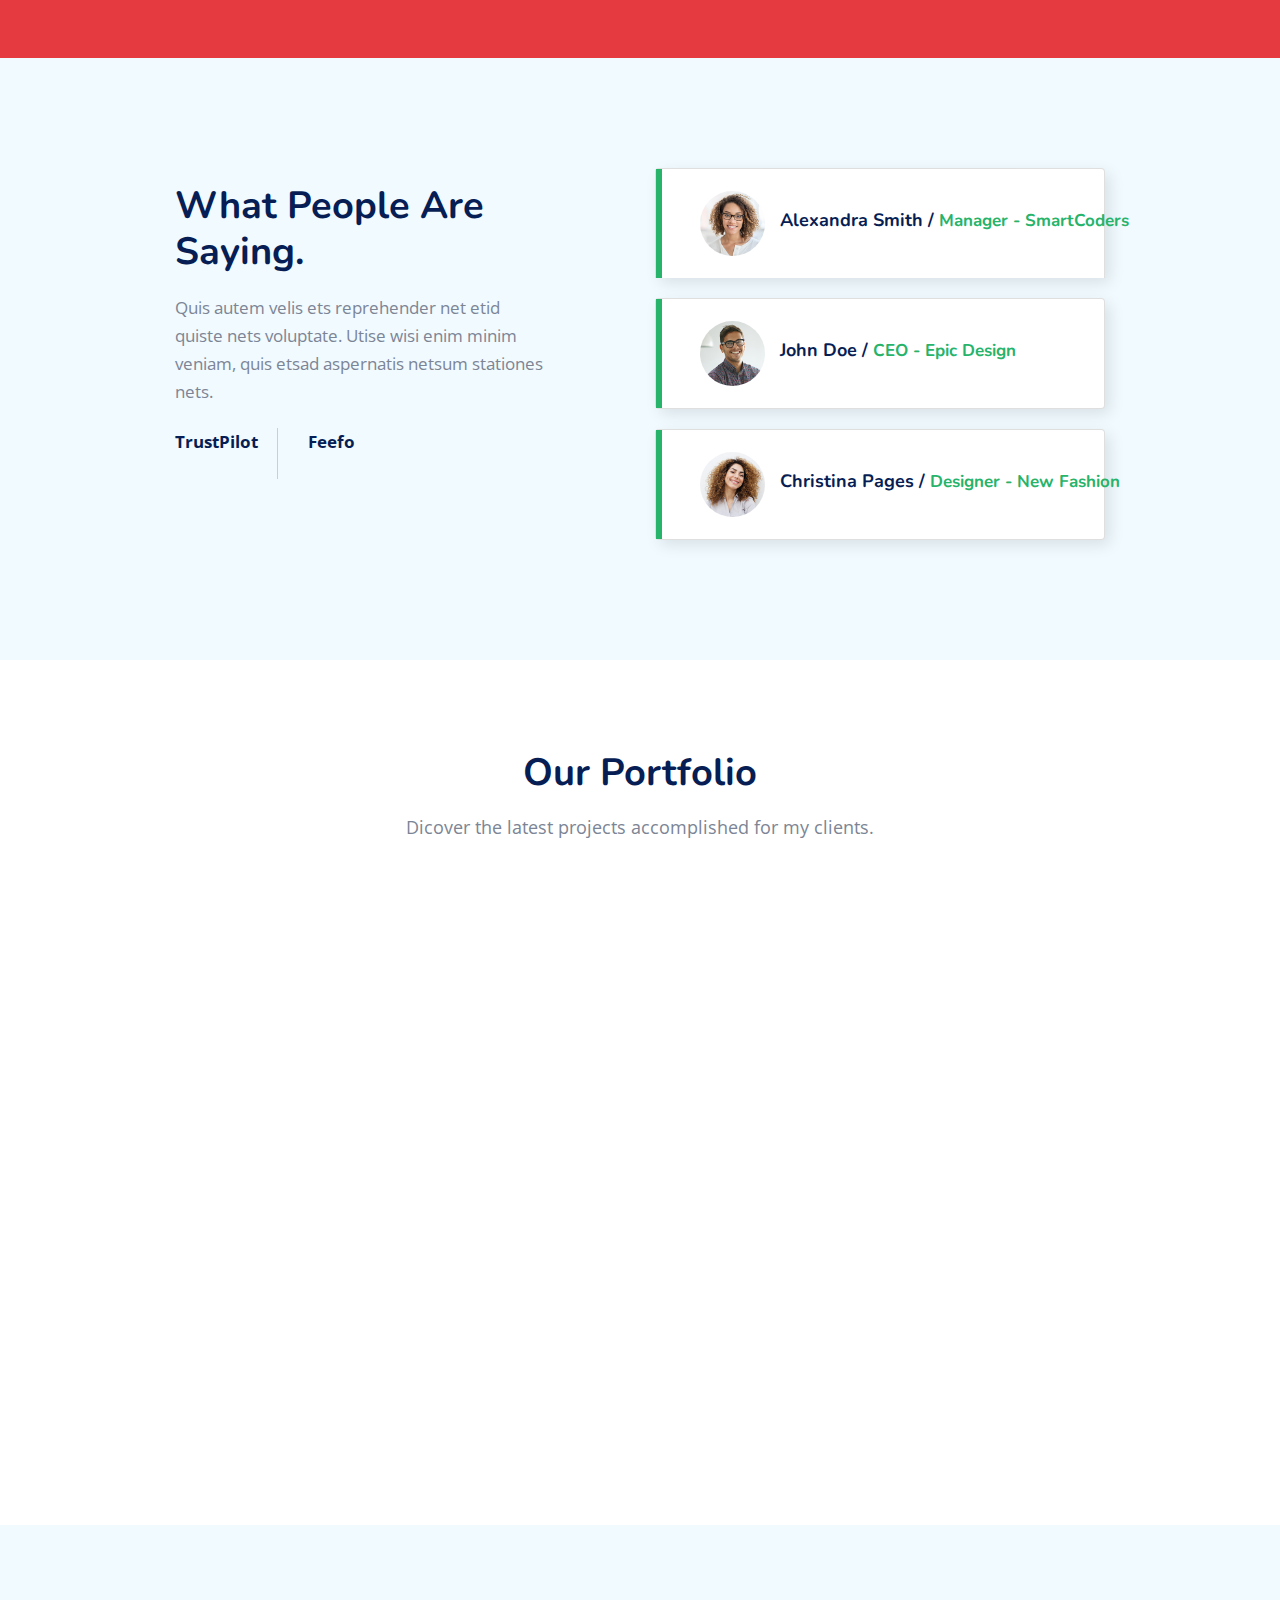
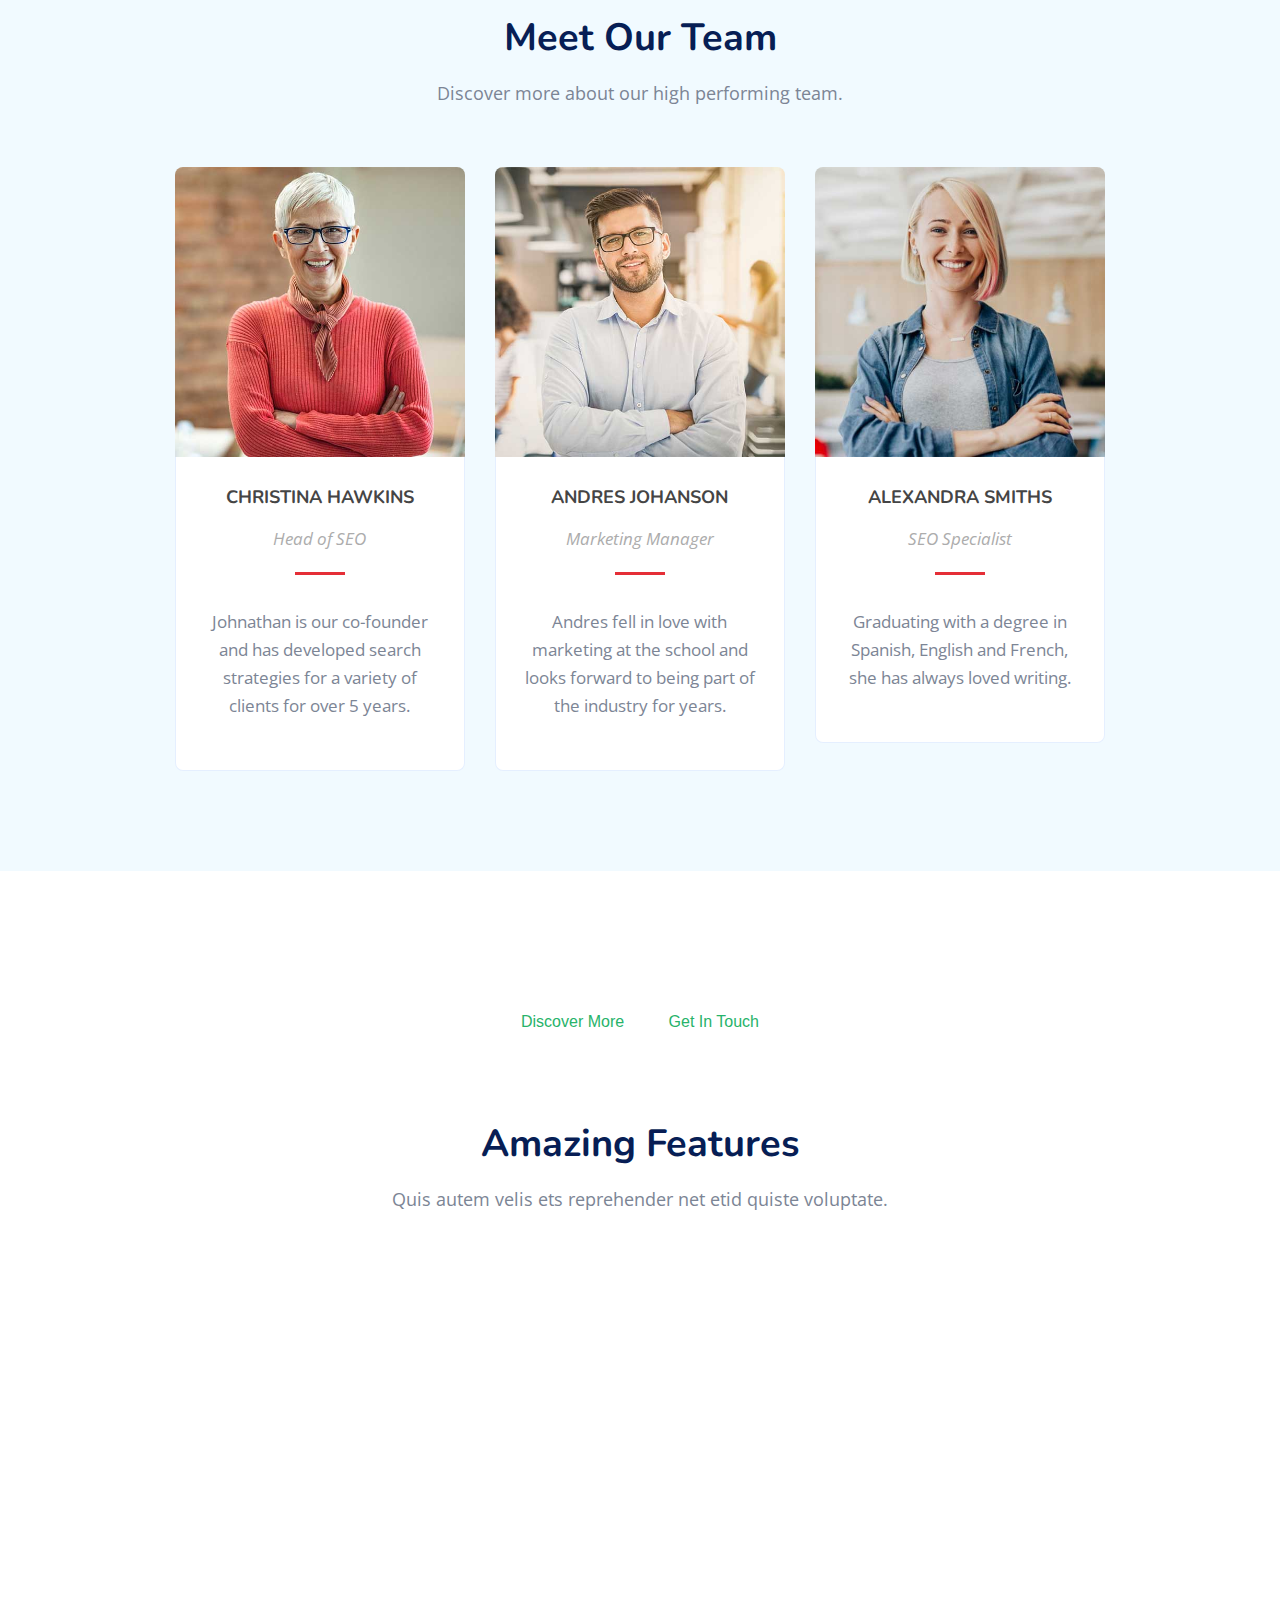
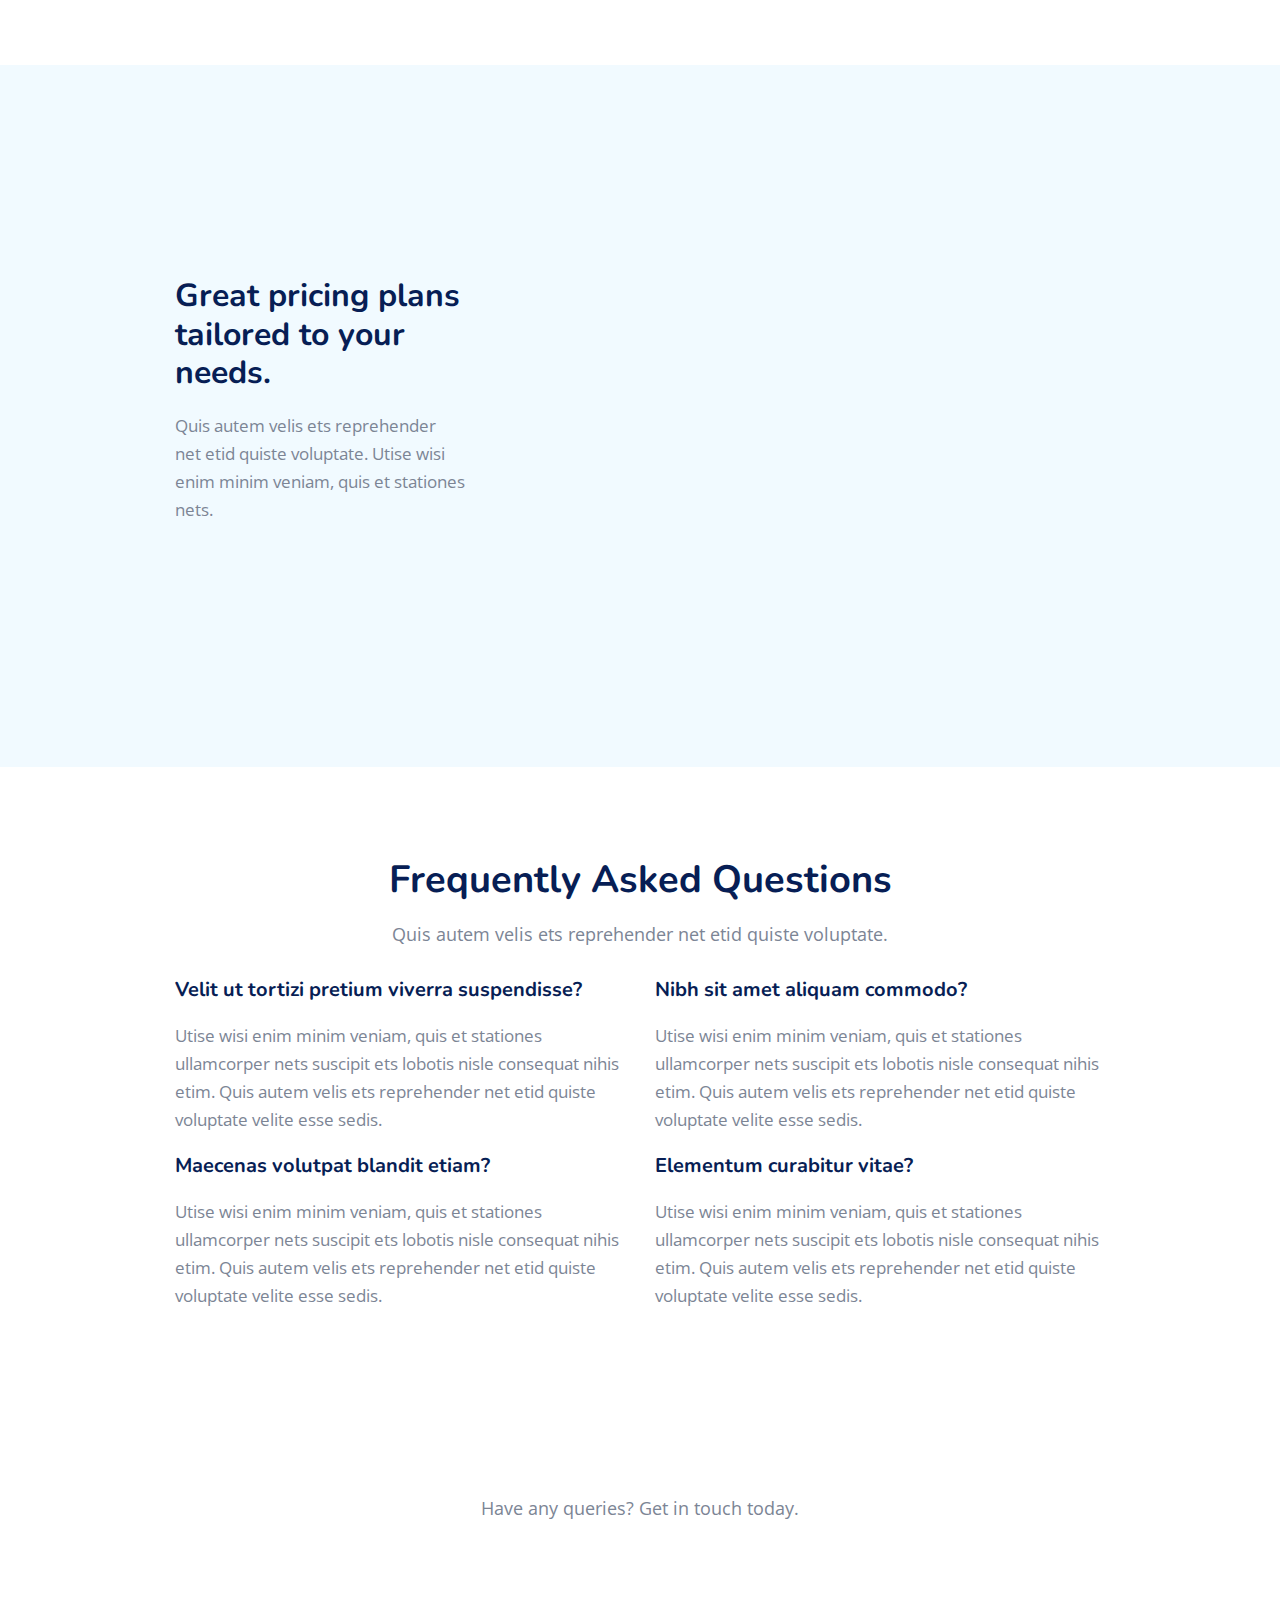
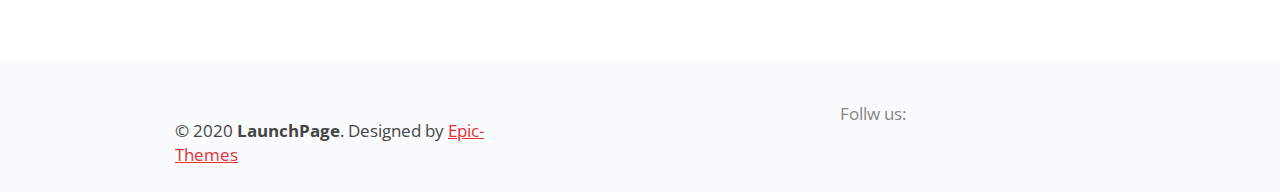
==== commit 6e6a34da: "update" ====
--- a/index.html
+++ b/index.html
@@ -13,7 +13,6 @@
     integrity="sha512-DTOQO9RWCH3ppGqcWaEA1BIZOC6xxalwEsw9c2QQeAIftl+Vegovlnee1c9QX4TctnWMn13TZye+giMm8e2LwA=="
     crossorigin="anonymous" referrerpolicy="no-referrer" />
 
-  <link rel="stylesheet" href="./js/main.js">
   <link rel="stylesheet" href="./css/effect.css">
   <link rel="stylesheet" href="./css/branch.css" />
   <link rel="stylesheet" href="./css/home-section.css" />
@@ -30,7 +29,9 @@
 
 
 
-  <div class="navbar navbar-fixed-top ">
+  <div class="navbar navbar-fixed-top " style="display: block;">
+
+
     <div class="container">
       <div class="navbar-brands">LaunchPage</div>
       <div class="navbar-collapsed">
@@ -42,80 +43,30 @@
         <div class="child">Features</div>
         <div class="child">Pricing</div>
         <div class="child1">Get Started</div>
-        <div class="setting">
+        <div class="setting" onclick="nav()">
           <i class="fa-solid fa-bars"></i>
         </div>
       </div>
     </div>
+
+
+
+    <div id="navclick" class="nav1" style="height: 0px; transition: all 0.1s ease-in; display: none;">
+      <div id="connav" class="container" style="opacity: 0; height: fit-content; transition:all 0.3s ease-in; transition-delay: 1s;">
+        <div class="chi">Home</div>
+        <div class="chi">About</div>
+        <div class="chi">Testimonials</div>
+        <div class="chi">Work</div>
+        <div class="chi">Team</div>
+        <div class="chi">Features</div>
+        <div class="chi">Pricing</div>
+        <div class="chi1">Get Started</div>
+      </div>
+    </div>
+
   </div>
   <!-- thanh navbar -->
 
-  <!-- <div class="home-section">
-      <img src="./img/bg0.jpg" alt="anh nen" />
-      <div class="over-play"></div>
-      <div class="container">
-        <div class="row">
-          <div class="bigtext">
-            <h1>Award-Winning Agency Based In Manchested</h1>
-
-            <p class="herotext">
-              Excepteur sint occaecat cupidatat nonet proident, vante nisn culpa
-              qui officia deserunt etimus quis autem nets lorem entimus velis
-              netsad.
-            </p>
-            <div class="popup">
-              <div class="video-icon">
-                <div class="icon-play">
-                  <i class="fa-solid fa-play">
-                    <div class="efect"></div>
-                  </i>
-                  <span>Watch Presentation Video</span>
-                </div>
-              </div>
-            </div>
-          </div>
-
-          <div class="paddingform">
-            <div class="form">
-              <h3>Get Your Free 14-Day Trial</h3>
-              <p>Velis demo enim quia tempor magnet.</p>
-             
-              <input
-                class="box-name"
-                required=""
-                name="register_names"
-                placeholder="Company Name*"
-                type="text"
-              />
-              ->
-              <input
-                class="box-email"
-                required=""
-                name="register_email"
-                placeholder="Email Adress*"
-                type="email"
-              />
-              <select class="box-option" required="" name="register_ticket">
-                <option value="">We need LaunchPage for...</option>
-
-                <option value="Individual">Our Support Team</option>
-
-                <option value="Professional">Our Sales Department</option>
-              </select>
-             
-              <input
-                value="Start My Free 14-Day Trial"
-                class="box-enter"
-                type="submit"
-              />
-              <p class="register-form-terms">
-                No Credit Card • No Installation Required
-              </p>
-            </div>
-          </div>
-        </div>
-      </div>
-    </div> -->
   <!-- home-section   -->
   <section class="home-section" id="home">
     <div class="home-section-overlay"></div>
@@ -161,7 +112,7 @@
             <!--begin form-->
             <div>
               <!--begin success message -->
-              <p class="register_success_box" style="display: none">
+              <p id="sub0" class="register_success_box" style="display: none">
                 We received your message and you will hear from us soon. Thank
                 You!
               </p>
@@ -183,7 +134,7 @@
                   <option value="Professional">Our Sales Department</option>
                 </select>
 
-                <input value="Start My Free 14-Day Trial" class="register-submit" type="submit" />
+                <div class="register-submit1" onclick="sub0()"> Start My Free 14-Day Trial</div>
               </form>
               <!--end register form -->
 
@@ -418,8 +369,7 @@
         <div class="col-md-6">
           <div class="nav flex-column nav-pills margin-right-25" id="v-pills-tab" role="tablist"
             aria-orientation="vertical">
-            <a class="nav-link active" id="v-pills-home-tab" data-toggle="pill" href="#v-pills-home" role="tab"
-              aria-controls="v-pills-home" aria-selected="true">
+            <a class="nav-link active" id="v-pills-home-tab" onclick="panel1()">
               <!--begin features-second -->
               <div class="features-second">
                 <div class="dropcaps-circle blue">
@@ -436,8 +386,7 @@
               <!--end features-second-->
             </a>
 
-            <a class="nav-link" id="v-pills-profile-tab" data-toggle="pill" href="#v-pills-profile" role="tab"
-              aria-controls="v-pills-profile" aria-selected="false">
+            <a class="nav-link" id="v-pills-profile-tab" onclick="panel2()">
               <!--begin features-second-->
               <div class="features-second">
                 <div class="dropcaps-circle red">
@@ -456,8 +405,7 @@
               <!--end features-second-->
             </a>
 
-            <a class="nav-link" id="v-pills-messages-tab" data-toggle="pill" href="#v-pills-messages" role="tab"
-              aria-controls="v-pills-messages" aria-selected="false">
+            <a class="nav-link" id="v-pills-messages-tab" onclick="panel3()">
               <!--begin features-second-->
               <div class="features-second">
                 <div class="dropcaps-circle green">
@@ -480,17 +428,20 @@
         <!--begin col-md-6 -->
         <div class="col-md-6">
           <div class="tab-content" id="v-pills-tabContent">
-            <div class="tab-pane fade show active" id="v-pills-home" role="tabpanel" aria-labelledby="v-pills-home-tab">
+            <div class="tab-pane fade show active" id="v-pills-home" role="tabpanel" aria-labelledby="v-pills-home-tab"
+              style="display: block;">
               <img src="./img/about2.jpg" class="width-100 image-shadow top-margins-images" alt="pic" />
             </div>
 
-            <!-- <div class="tab-pane fade" id="v-pills-profile" role="tabpanel" aria-labelledby="v-pills-profile-tab"> 
-                      <img src="./img/about5.jpg" class="width-100 image-shadow top-margins-images" alt="pic">
-                  </div>
-
-                  <div class="tab-pane fade" id="v-pills-messages" role="tabpanel" aria-labelledby="v-pills-messages-tab">
-                      <img src="./img/about1.jpg" class="width-100 image-shadow top-margins-images" alt="pic">
-                  </div> -->
+            <div class="tab-pane fade" id="v-pills-profile" role="tabpanel" aria-labelledby="v-pills-profile-tab"
+              style="display: none;">
+              <img src="./img/about5.jpg" class="width-100 image-shadow top-margins-images" alt="pic">
+            </div>
+
+            <div class="tab-pane fade" id="v-pills-messages" role="tabpanel" aria-labelledby="v-pills-messages-tab"
+              style="display: none;">
+              <img src="./img/about1.jpg" class="width-100 image-shadow top-margins-images" alt="pic">
+            </div>
           </div>
         </div>
         <!--end col-md-6 -->
@@ -629,16 +580,16 @@
           <!--begin accordion -->
           <div class="accordion" id="accordionFAQ">
             <!--begin card -->
-            <div class="card">
-              <div id="collapseOne" class="collapse" aria-labelledby="headingOne" data-parent="#accordionFAQ" style="">
-                <div class="card-body">
+            <div  id= "cac1"class="card">
+              <div id="card0" class="collapse" aria-labelledby="headingOne" data-parent="#accordionFAQ" style=" transition: all 0.3s ease-in; ">
+                <div id="collapseOne"  class="card-body" style="display: none;" >
                   Nemo enim ipsam voluptatem quia voluptas situm ets
                   aspernatis netsum loris fugit, sed quia magni dolores eos
                   quis ratione sequi etum nets vesciunt neque.
                 </div>
               </div>
 
-              <div class="card-header" id="headingOne">
+              <div class="card-header" id="headingOne" onclick="handleClickHeadingOne()">
                 <h5 class="mb-0">
                   <button class="btn btn-link collapsed" type="button" data-toggle="collapse" data-target="#collapseOne"
                     aria-expanded="false" aria-controls="collapseOne">
@@ -653,16 +604,16 @@
             <!--end card -->
 
             <!--begin card -->
-            <div class="card">
-              <div id="collapseTwo" class="collapse" aria-labelledby="headingTwo" data-parent="#accordionFAQ" style="">
-                <div class="card-body">
+            <div  class="card">
+              <div id="cardtwo" class="collapse" aria-labelledby="headingTwo" data-parent="#accordionFAQ" style="ransition: all 0.3s ease-in;">
+                <div  id="collapseTwo" class="card-body" style="display: none;" >
                   Nemo enim ipsam voluptatem quia voluptas situm ets
                   aspernatis netsum loris fugit, sed quia magni dolores eos
                   quis ratione sequi etum nets vesciunt neque.
                 </div>
               </div>
 
-              <div class="card-header" id="headingTwo">
+              <div class="card-header" id="headingTwo" onclick="handleClickHeadingTwo()">
                 <h5 class="mb-0">
                   <button class="btn btn-link collapsed" type="button" data-toggle="collapse" data-target="#collapseTwo"
                     aria-expanded="false" aria-controls="collapseTwo">
@@ -677,17 +628,17 @@
             <!--end card -->
 
             <!--begin card -->
-            <div class="card">
-              <div id="collapseThree" class="collapse" aria-labelledby="headingThree" data-parent="#accordionFAQ"
-                style="">
-                <div class="card-body">
+            <div   class="card">
+              <div id="cardthree" class="collapse" aria-labelledby="headingThree" data-parent="#accordionFAQ"
+                style="transition: all 0.3s ease-in; ">
+                <div id="collapseThree" class="card-body" style="display: none;">
                   Nemo enim ipsam voluptatem quia voluptas situm ets
                   aspernatis netsum loris fugit, sed quia magni dolores eos
                   quis ratione sequi etum nets vesciunt neque.
                 </div>
               </div>
 
-              <div class="card-header" id="headingThree">
+              <div class="card-header" id="headingThree" onclick="handleClickHeadingThree()">
                 <h5 class="mb-0">
                   <button class="btn btn-link collapsed" type="button" data-toggle="collapse"
                     data-target="#collapseThree" aria-expanded="false" aria-controls="collapseThree">
@@ -1245,14 +1196,14 @@
             <!--begin form-->
             <div>
               <!--begin success message -->
-              <p class="contact_success_box" style="display: none">
+              <p id="submit2" class="contact_success_box" style="display: none">
                 We received your message and you will hear from us soon. Thank
                 You!
               </p>
               <!--end success message -->
 
               <!--begin contact form -->
-              <form id="contact-form" class="row contact-form contact endform" action="php/contact.php" method="post">
+              <form id="contact-form" class="row contact-form contact endform">
                 <!--begin col-md-6-->
                 <div class="col-md-6">
                   <input class="contact-input" required="" name="contact_names" placeholder="Your Name*" type="text" />
@@ -1282,7 +1233,7 @@
                   <textarea class="contact-input" rows="2" cols="20" name="contact_message"
                     placeholder="Your Message..."></textarea>
 
-                  <input value="Get In Touch" class="contact-submit" type="submit" />
+                  <div class="contact-submit" type="submit" onclick="submitTwo()"> Get In Touch</div>
                 </div>
                 <!--end col-md-12-->
               </form>
@@ -1357,178 +1308,8 @@
   </div>
 
 
-  <script>
-    // alert("Hello world!");
-
-
-    // function handleScroll(type, offset) {
-    //   const navbar = document.querySelector(".navbar");
-    //   const scrollPosition = window.pageYOffset;
-    //   // alert("Hello world!");
-
-    //   if (scrollPosition > offset) {
-    //     navbar.classList.add(type + "-active");
-    //   }
-    // }
-
-    // function handleClick() {
-    //   navbar.classList.add("click-active");
-    // }
-
-    // window.addEventListener("scroll", handleScroll("nav", 600));
-
-
-    // HANDLESCROLL FOR NAVBAR//
-    const handleScroll1 = (type, offset) => {
-      const navbar = document.querySelector(".navbar");
-      const scrollPosition = window.pageYOffset;
-      if (scrollPosition > offset) {
-        navbar.classList.add(type + "-active");
-      } else {
-        navbar.classList.remove(type + "-active");
-      }
-    }
-    window.addEventListener("scroll", () => handleScroll1('nav', 500));
-
-
-    // //HANDLESCROLL FOR FORM
-    // BUG neu ko scroll thi ko chay
-    const handleScroll2 = (type, offset) => {
-      const form = document.querySelector(".wow");
-      const scrollPosition = window.pageYOffset;
-      console.log('check', scrollPosition)
-      if (scrollPosition >= (offset - 220) && scrollPosition <= (offset + 200)) {
-        form.classList.add(type + "-active");
-      }
-      //  else {
-      // //  form.classList.remove(type + "-active");
-      // form.classList.remove(type + "-active");
-      // }
-    }
-    window.addEventListener("scroll", () => handleScroll2('form', 200));
-
-    // IMG SCROLL 
-    const handleScroll3 = (type, offset) => {
-      const img = document.querySelector(".imgscroll");
-      const scrollPosition = window.pageYOffset;
-      console.log('check', scrollPosition)
-      if (scrollPosition >= (offset - 300) && scrollPosition <= (offset + 200)) {
-        img.classList.add(type + "-active");
-      }
-    }
-
-    window.addEventListener("scroll", () => handleScroll3('img', 1480));
-
-
-
-    // 2
-    const handleScroll4 = (type, offset) => {
-      const img1 = document.querySelector(".fadeIn1");
-      const scrollPosition = window.pageYOffset;
-      if (scrollPosition >= (offset - 400) && scrollPosition <= (offset + 300)) {
-        img1.classList.add(type + "-active");
-      }
-    }
-
-    window.addEventListener("scroll", () => handleScroll4('fadeIn', 3900));
-
-
-
-    // featurebox
-    const handleScroll51 = (type, offset) => {
-      const box1 = document.querySelector(".featurebox1");
-      const scrollPosition = window.pageYOffset;
-      if (scrollPosition >= (offset - 200) && scrollPosition <= (offset + 300)) {
-        box1.classList.add(type + "-active");
-      }
-    }
-
-    window.addEventListener("scroll", () => handleScroll51('fadeIn', 6100));
-
-
-    const handleScroll52 = (type, offset) => {
-      const box2 = document.querySelector(".featurebox2");
-      const scrollPosition = window.pageYOffset;
-      if (scrollPosition >= (offset - 200) && scrollPosition <= (offset + 300)) {
-        box2.classList.add(type + "-active");
-      }
-    }
-    window.addEventListener("scroll", () => handleScroll52('fadeIn', 6100));
-
-    const handleScroll53 = (type, offset) => {
-      const box3 = document.querySelector(".featurebox3");
-      const scrollPosition = window.pageYOffset;
-      if (scrollPosition >= (offset - 200) && scrollPosition <= (offset + 300)) {
-        box3.classList.add(type + "-active");
-      }
-    }
-    window.addEventListener("scroll", () => handleScroll53('fadeIn', 6100));
-
-    const handleScroll54 = (type, offset) => {
-      const box4 = document.querySelector(".featurebox4");
-      const scrollPosition = window.pageYOffset;
-      if (scrollPosition >= (offset - 200) && scrollPosition <= (offset + 300)) {
-        box4.classList.add(type + "-active");
-      }
-    }
-    window.addEventListener("scroll", () => handleScroll54('fadeIn', 6100));
-
-
-
-    const handleScroll55 = (type, offset) => {
-      const box5 = document.querySelector(".featurebox5");
-      const scrollPosition = window.pageYOffset;
-      if (scrollPosition >= (offset - 200) && scrollPosition <= (offset + 300)) {
-        box5.classList.add(type + "-active");
-      }
-    }
-    window.addEventListener("scroll", () => handleScroll55('fadeIn', 6100));
-
-    const handleScroll56 = (type, offset) => {
-      const box6 = document.querySelector(".featurebox6");
-      const scrollPosition = window.pageYOffset;
-      if (scrollPosition >= (offset - 200) && scrollPosition <= (offset + 300)) {
-        box6.classList.add(type + "-active");
-      }
-    }
-    window.addEventListener("scroll", () => handleScroll56('fadeIn', 6100));
-
-
-
-
-    // 
-    const handleScroll61 = (type, offset) => {
-      const white = document.querySelector(".whitebox");
-      const scrollPosition = window.pageYOffset;
-      if (scrollPosition >= (offset - 200) && scrollPosition <= (offset + 200)) {
-        white.classList.add(type + "-active");
-      }
-    }
-
-    window.addEventListener("scroll", () => handleScroll61('form', 6900));
-
-
-
-    const handleScroll62 = (type, offset) => {
-      const red = document.querySelector(".redbox");
-      const scrollPosition = window.pageYOffset;
-      if (scrollPosition >= (offset - 200) && scrollPosition <= (offset + 200)) {
-        red.classList.add(type + "-active");
-      }
-    }
-
-    window.addEventListener("scroll", () => handleScroll62('form', 6900));
-
-
-    const handleScroll7 = (type, offset) => {
-      const endform = document.querySelector(".endform");
-      const scrollPosition = window.pageYOffset;
-      if (scrollPosition >= (offset - 400) && scrollPosition <= (offset + 200)) {
-        endform.classList.add(type + "-active");
-      }
-    }
-
-    window.addEventListener("scroll", () => handleScroll7('form', 8300));
+  <script src="js/main.js">
+
   </script>
 </body>
 
--- a/css/effect.css
+++ b/css/effect.css
@@ -59,4 +59,13 @@
 
 .endform {
     opacity: 0;
+}
+
+.card {
+    transition: all 2s ease-in-out !important;
+}
+
+.collapse {
+    height: 0px;
+    transition: all 2s ease-in;
 }--- a/css/sec-grey.css
+++ b/css/sec-grey.css
@@ -41,9 +41,6 @@
   background-color: #fff;
   border: 1px solid #f4f5f6 !important;
   border-radius: 8px !important;
-  box-shadow: 0 12px 55px 0 rgba(0, 0, 0, 0.05) !important;
-  -moz-box-shadow: 0 12px 55px 0 rgba(0, 0, 0, 0.05) !important;
-  -webkit-box-shadow: 0 12px 55px 0 rgba(0, 0, 0, 0.05) !important;
   transition: all 1s;
 }
 
@@ -185,9 +182,7 @@
   box-shadow: 10px 12px 40px rgba(0, 0, 0, 0.2);
 }
 
-.fade:not(.show) {
-  opacity: 0;
-}
+
 
 /* xong sec grey 1 */
 @media only screen and (min-width: 576px) {
@@ -364,6 +359,8 @@
   border: none;
   background-color: #fff !important;
   box-shadow: 5px 5px 15px rgba(0, 0, 0, 0.1);
+  transition: all 2s ease-in;
+
 }
 
 .card {
@@ -380,9 +377,9 @@
   border-radius: 0.25rem;
 }
 
-.collapse:not(.show) {
-  display: none;
-}
+
+
+
 
 .card-body {
   -ms-flex: 1 1 auto;
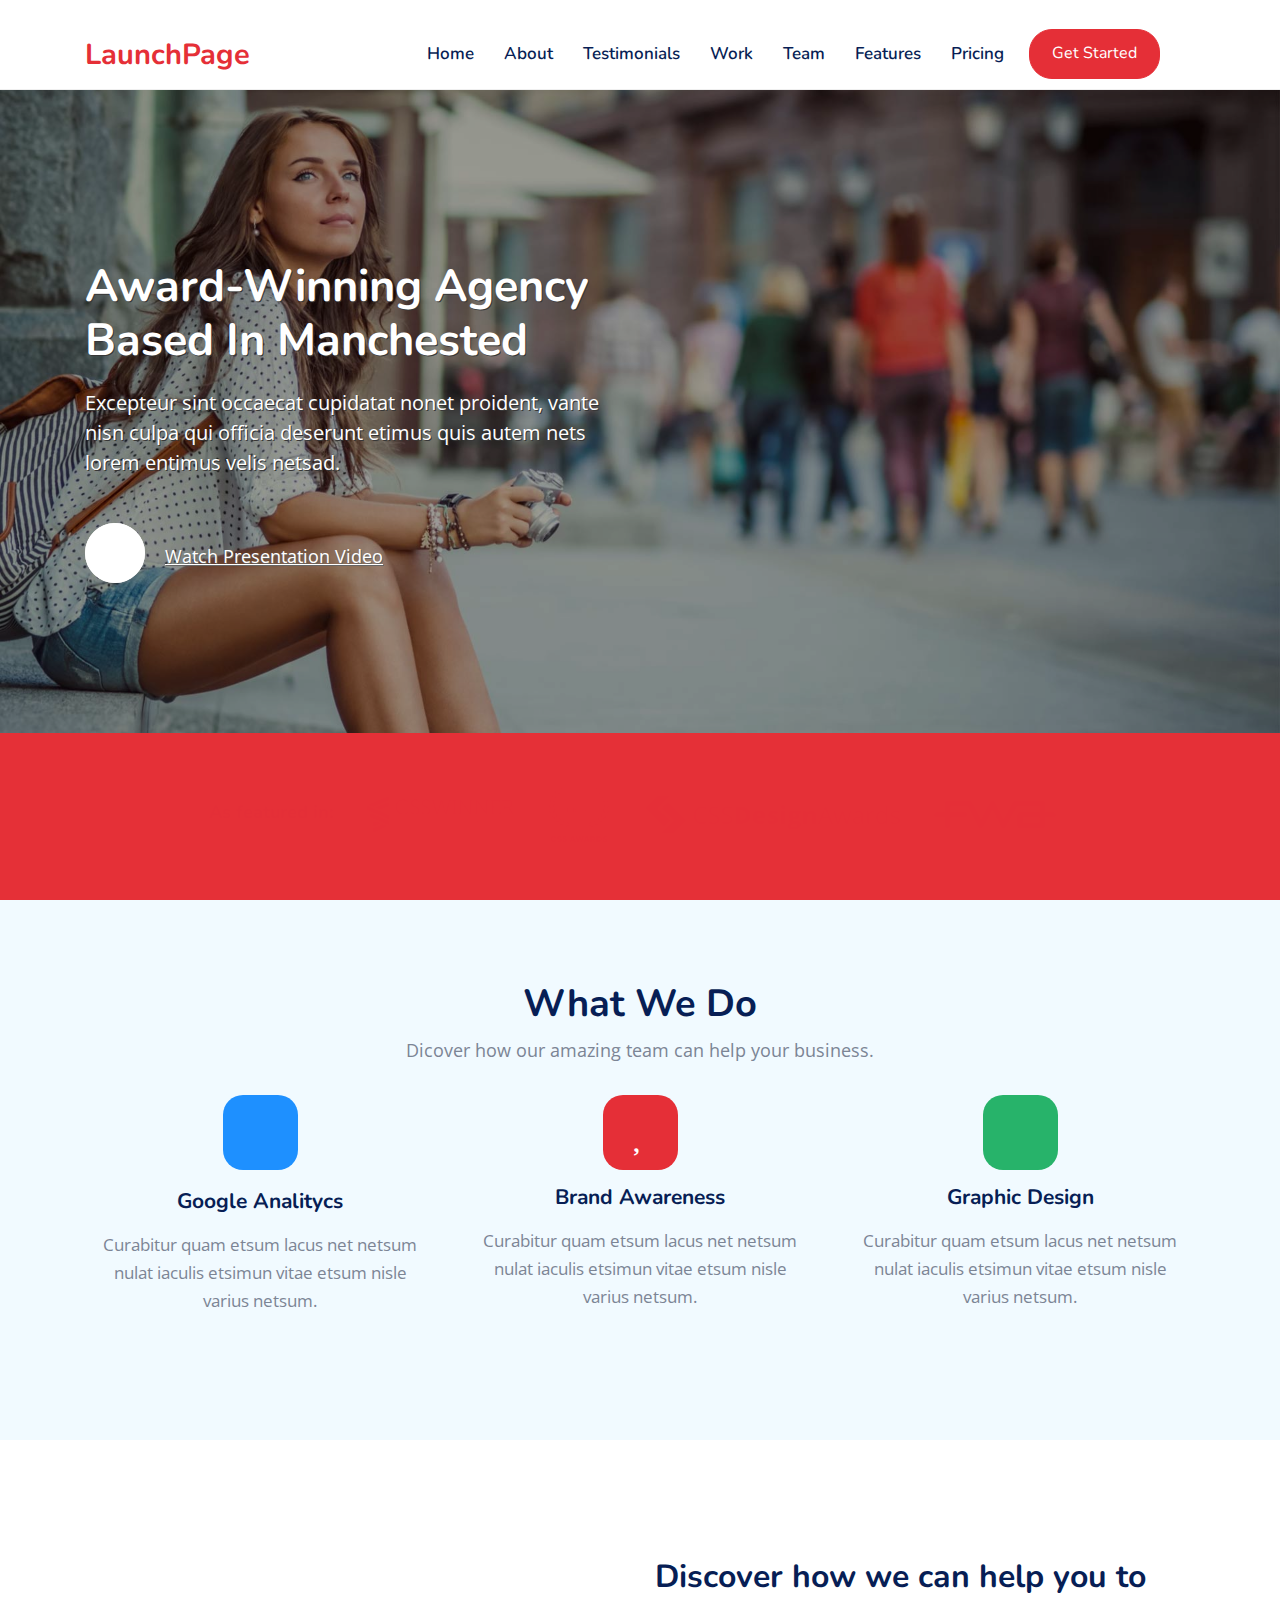
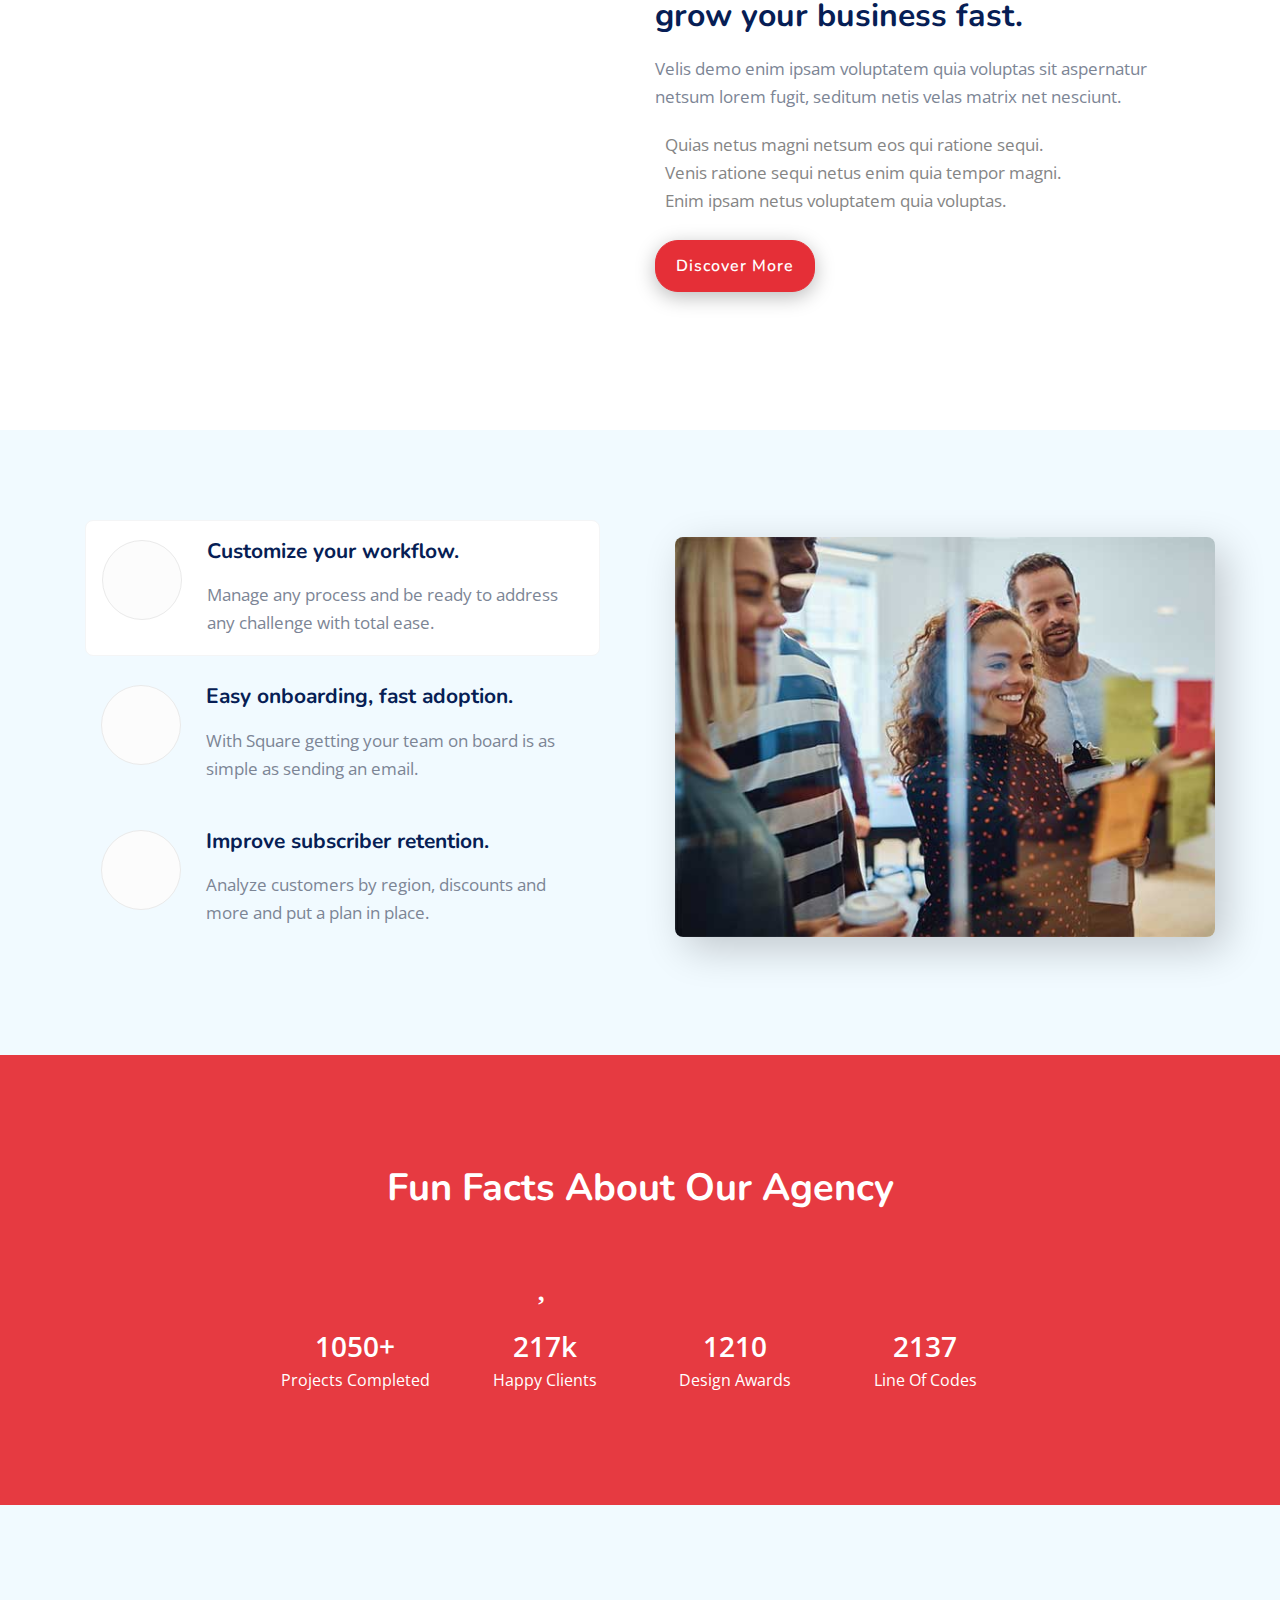
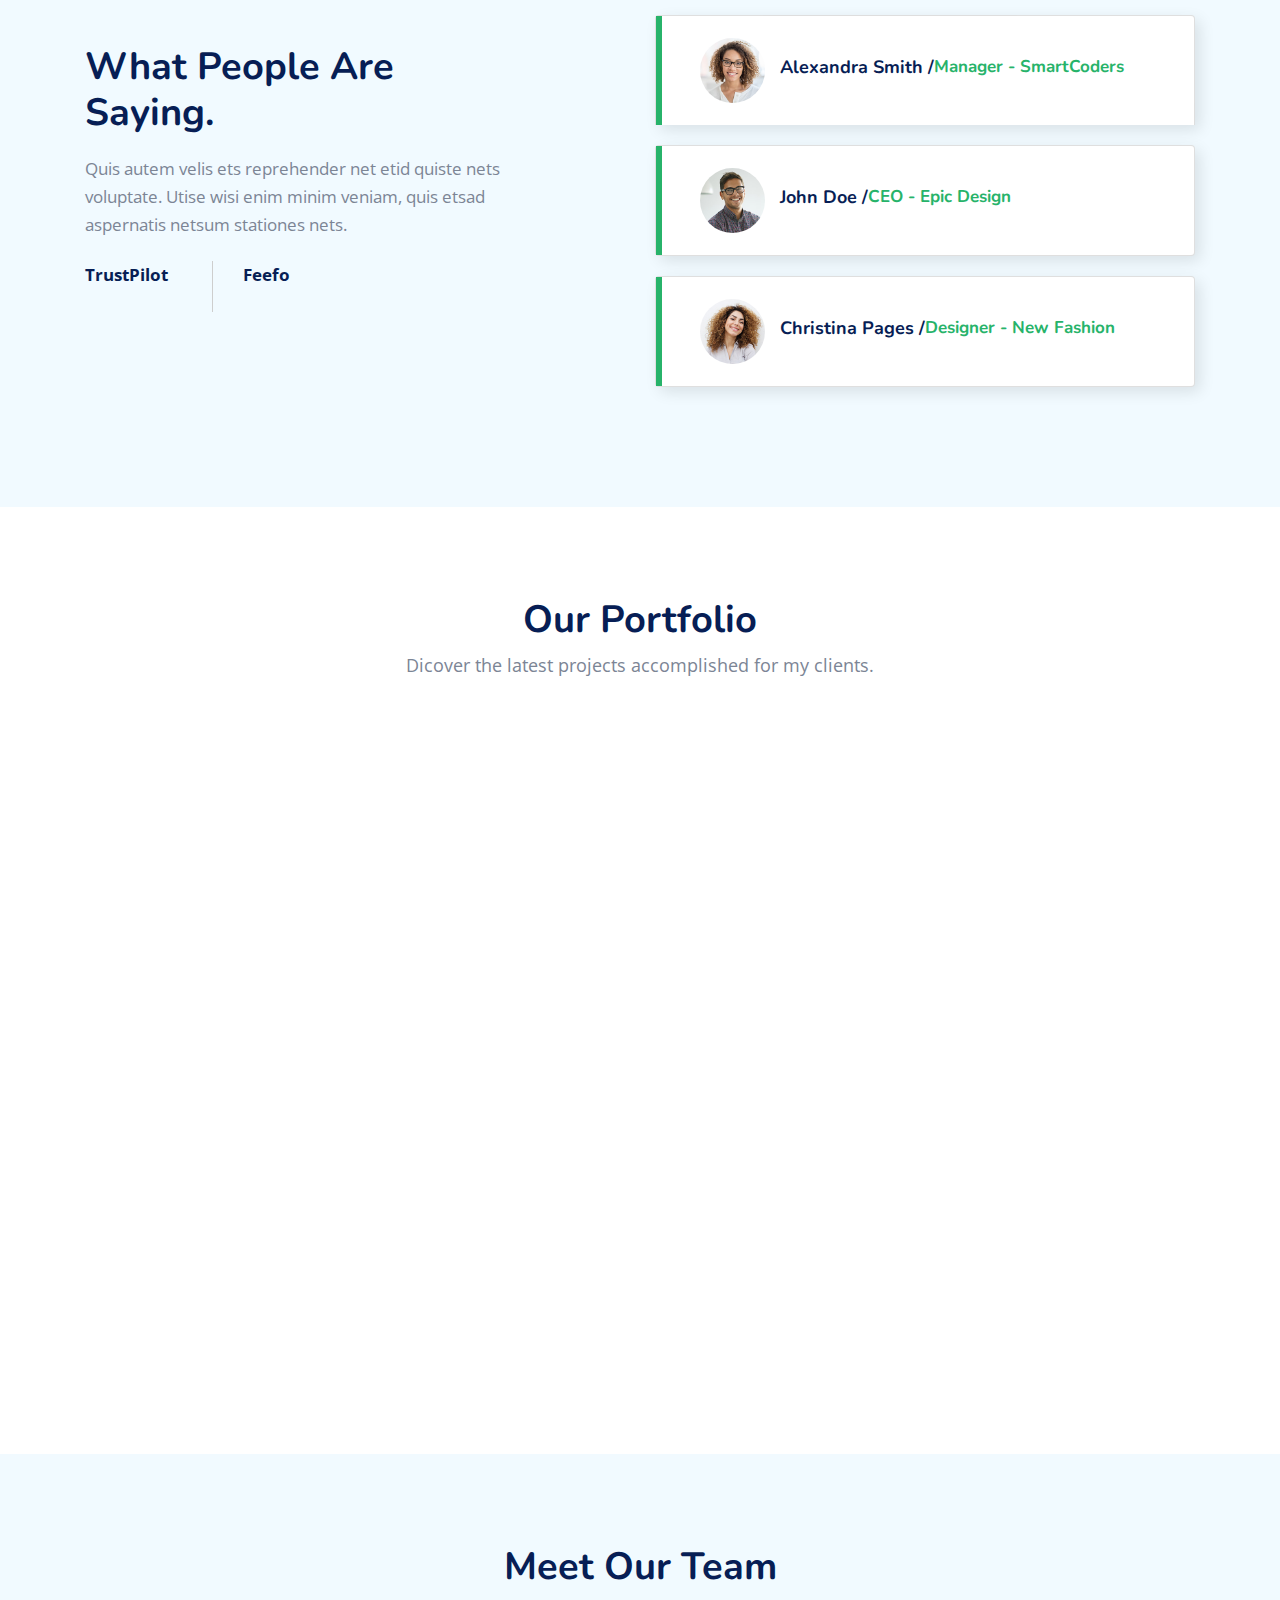
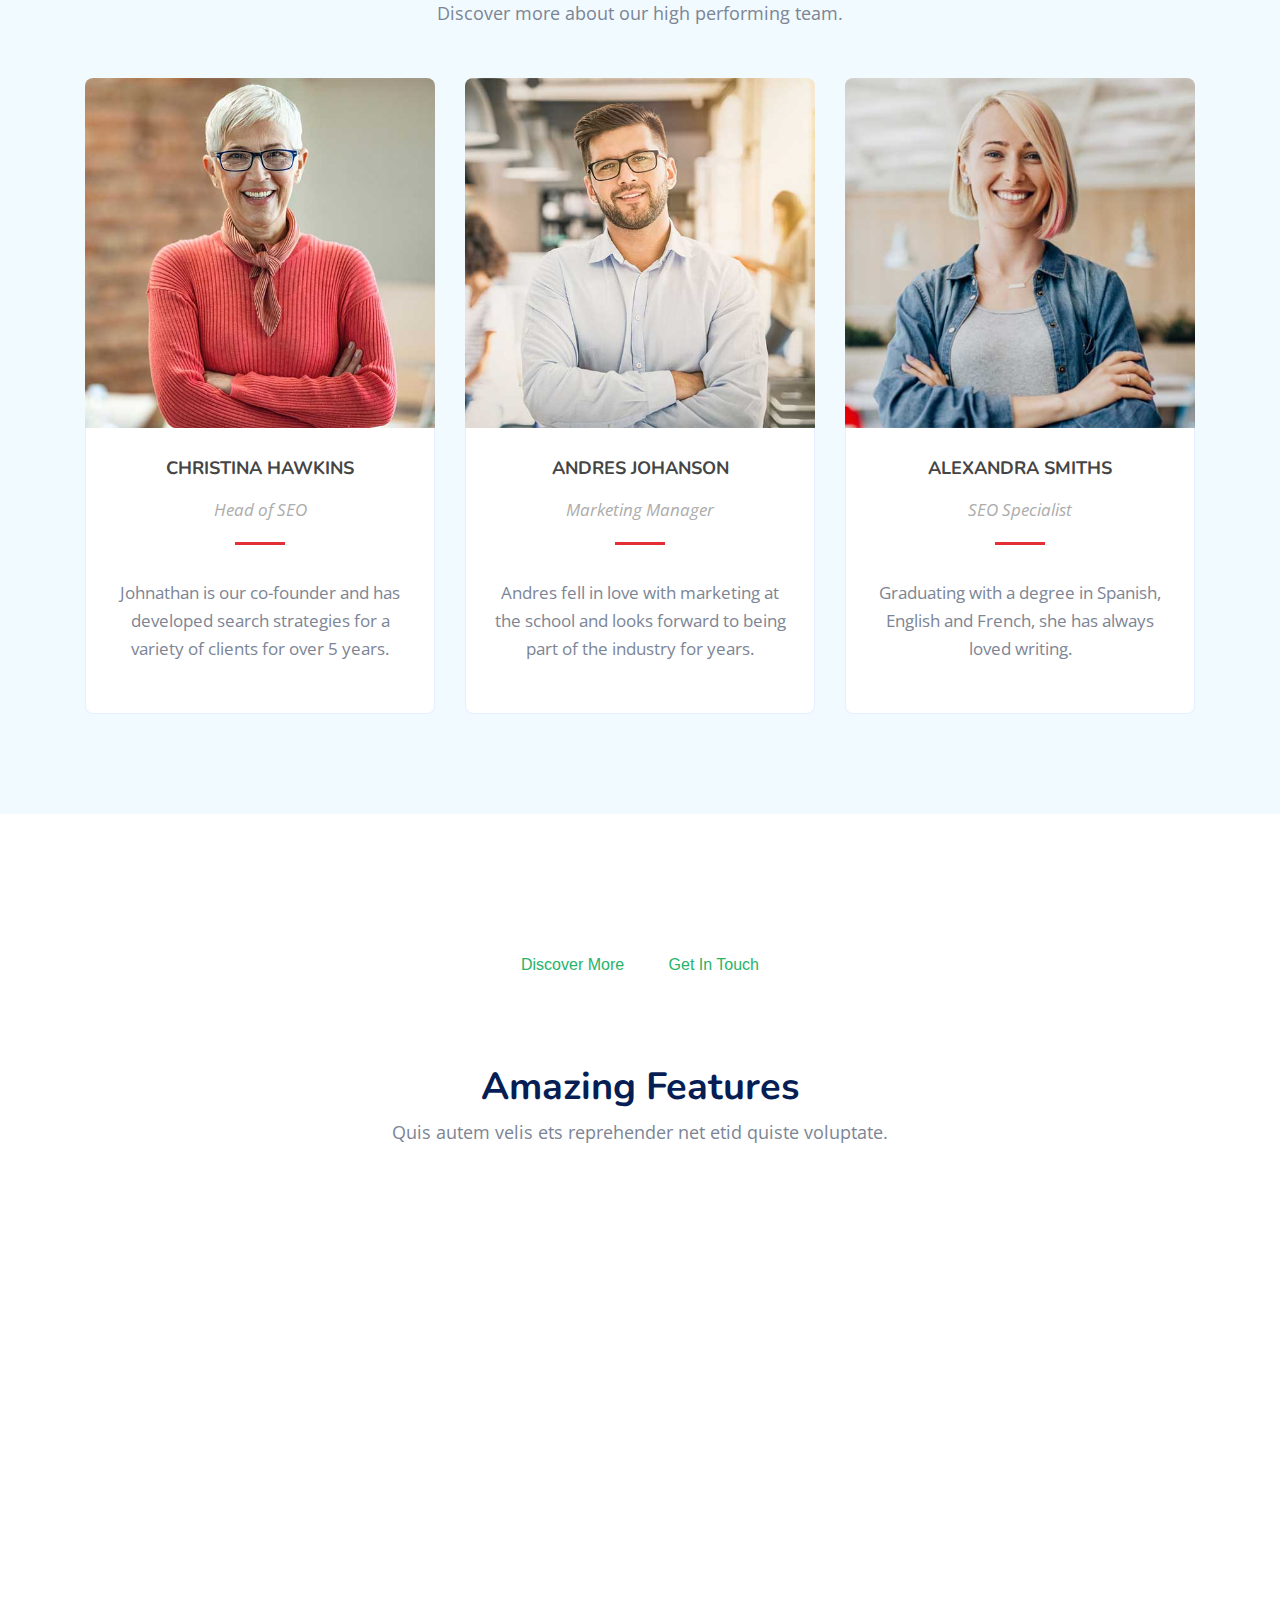
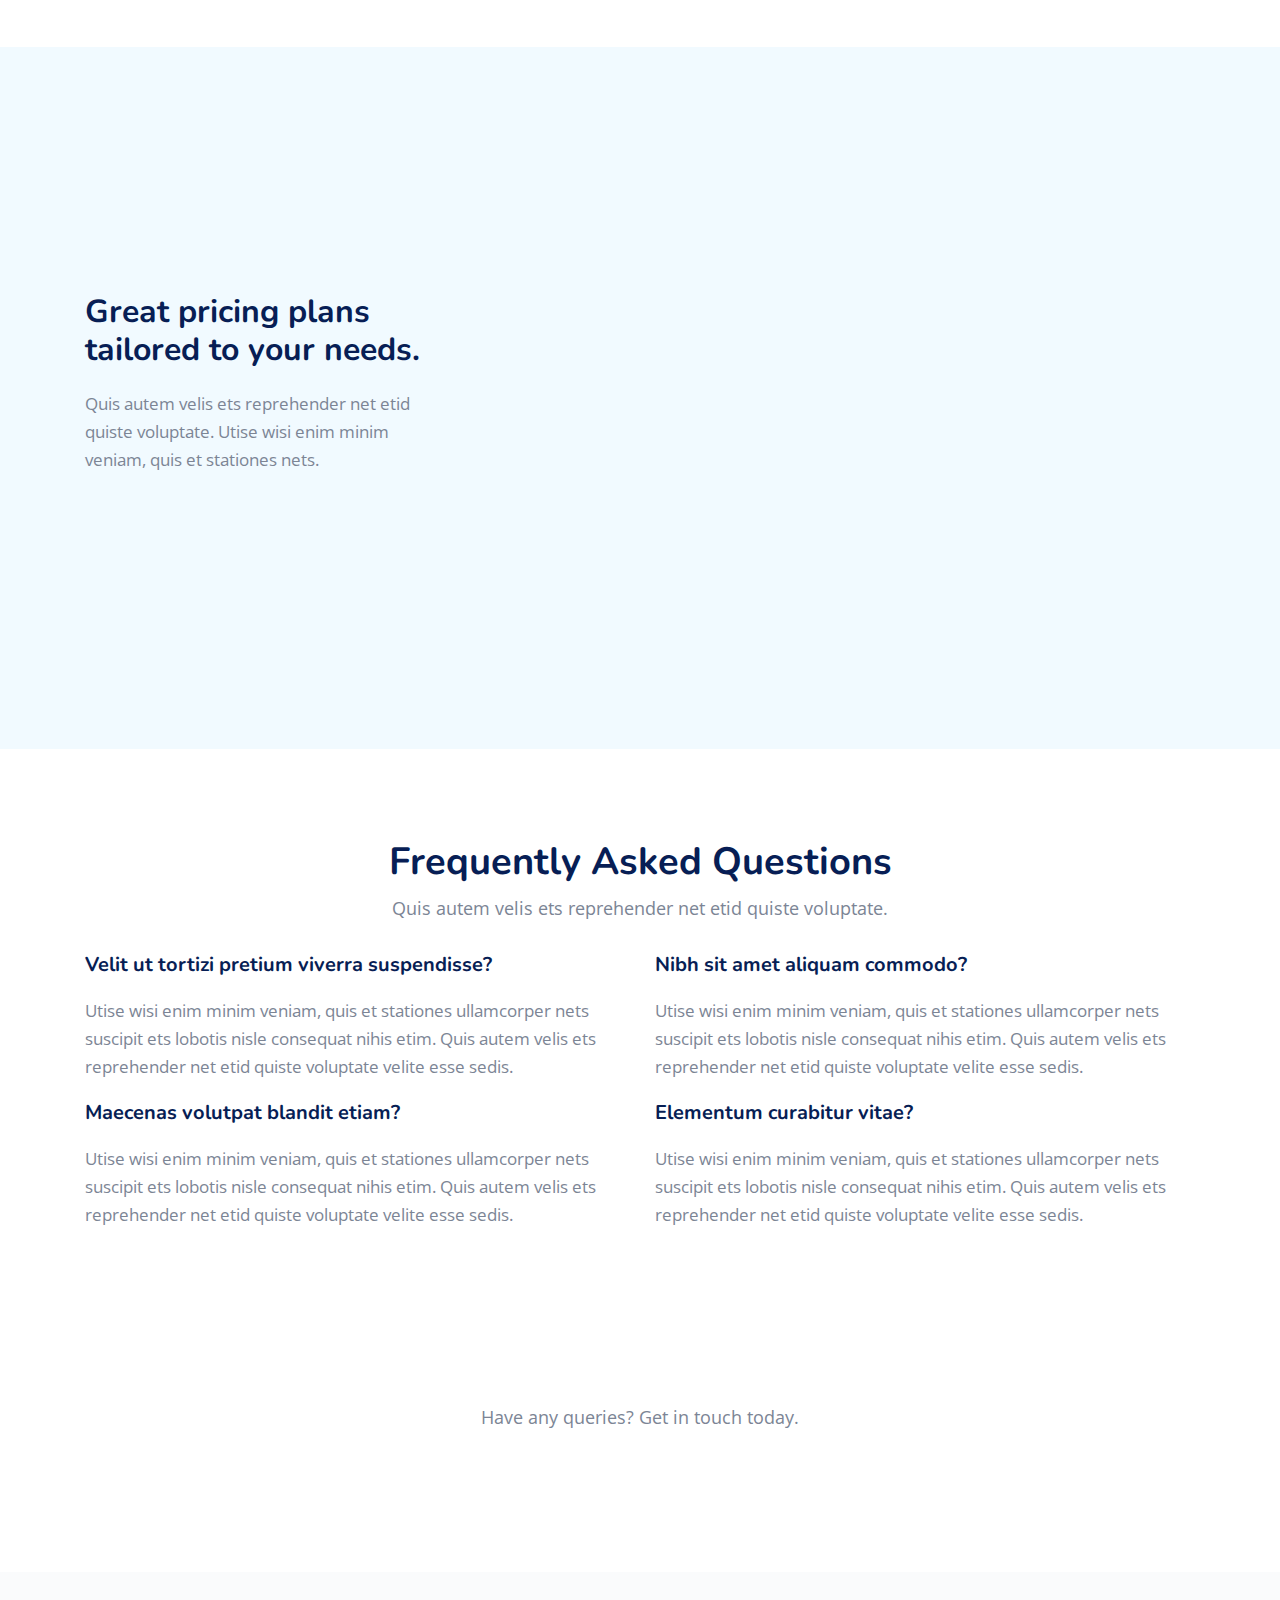
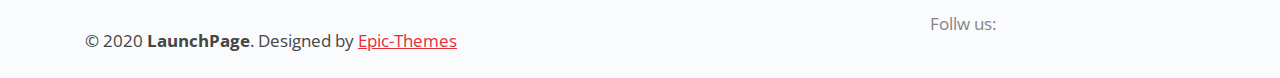
==== commit 3af7011c: "done" ====
--- a/index.html
+++ b/index.html
@@ -52,7 +52,8 @@
 
 
     <div id="navclick" class="nav1" style="height: 0px; transition: all 0.1s ease-in; display: none;">
-      <div id="connav" class="container" style="opacity: 0; height: fit-content; transition:all 0.3s ease-in; transition-delay: 1s;">
+      <div id="connav" class="container"
+        style="opacity: 0; height: fit-content; transition:all 0.3s ease-in; transition-delay: 1s;">
         <div class="chi">Home</div>
         <div class="chi">About</div>
         <div class="chi">Testimonials</div>
@@ -375,7 +376,6 @@
                 <div class="dropcaps-circle blue">
                   <i class="fas fa-chart-line"></i>
                 </div>
-
                 <h4 class="margin-bottom-5">Customize your workflow.</h4>
 
                 <p>
@@ -580,9 +580,10 @@
           <!--begin accordion -->
           <div class="accordion" id="accordionFAQ">
             <!--begin card -->
-            <div  id= "cac1"class="card">
-              <div id="card0" class="collapse" aria-labelledby="headingOne" data-parent="#accordionFAQ" style=" transition: all 0.3s ease-in; ">
-                <div id="collapseOne"  class="card-body" style="display: none;" >
+            <div id="cac1" class="card">
+              <div id="card0" class="collapse" aria-labelledby="headingOne" data-parent="#accordionFAQ"
+                style=" transition: all 0.3s ease-in; ">
+                <div id="collapseOne" class="card-body" style="display: none;">
                   Nemo enim ipsam voluptatem quia voluptas situm ets
                   aspernatis netsum loris fugit, sed quia magni dolores eos
                   quis ratione sequi etum nets vesciunt neque.
@@ -604,9 +605,10 @@
             <!--end card -->
 
             <!--begin card -->
-            <div  class="card">
-              <div id="cardtwo" class="collapse" aria-labelledby="headingTwo" data-parent="#accordionFAQ" style="ransition: all 0.3s ease-in;">
-                <div  id="collapseTwo" class="card-body" style="display: none;" >
+            <div class="card">
+              <div id="cardtwo" class="collapse" aria-labelledby="headingTwo" data-parent="#accordionFAQ"
+                style="ransition: all 0.3s ease-in;">
+                <div id="collapseTwo" class="card-body" style="display: none;">
                   Nemo enim ipsam voluptatem quia voluptas situm ets
                   aspernatis netsum loris fugit, sed quia magni dolores eos
                   quis ratione sequi etum nets vesciunt neque.
@@ -628,7 +630,7 @@
             <!--end card -->
 
             <!--begin card -->
-            <div   class="card">
+            <div class="card">
               <div id="cardthree" class="collapse" aria-labelledby="headingThree" data-parent="#accordionFAQ"
                 style="transition: all 0.3s ease-in; ">
                 <div id="collapseThree" class="card-body" style="display: none;">
@@ -692,10 +694,10 @@
           <figure class="gallery-insta">
             <!--begin popup-gallery-->
             <div class="popup-gallery popup-gallery-rounded portfolio-pic" style="height: fit-content !important">
-              <a class="popup2" href="./img/gallery1.jpg">
+              <div class="popup2" >
                 <img src="./img/gallery1.jpg" class="width-100" alt="pic" />
-                <span class="eye-wrapper"><i class="fa fa-search-plus eye-icon" style="font-size: 38px"></i></span>
-              </a>
+                <span class="eye-wrapper"  onclick="openLightbox(0)" ><i class="fa fa-search-plus eye-icon" style="font-size: 38px"></i></span>
+              </div>
             </div>
             <!--end popup-gallery-->
           </figure>
@@ -703,10 +705,10 @@
           <figure class="gallery-insta">
             <!--begin popup-gallery-->
             <div class="popup-gallery popup-gallery-rounded portfolio-pic" style="height: fit-content !important">
-              <a class="popup2" href="./img/gallery2.jpg">
+              <div class="popup2" >
                 <img src="./img/gallery2.jpg" class="width-100" alt="pic" />
-                <span class="eye-wrapper"><i class="fa fa-search-plus eye-icon" style="font-size: 38px"></i></span>
-              </a>
+                <span class="eye-wrapper"  onclick="openLightbox(1)" ><i class="fa fa-search-plus eye-icon" style="font-size: 38px"></i></span>
+              </div>
             </div>
             <!--end popup-gallery-->
           </figure>
@@ -718,10 +720,10 @@
           <figure class="gallery-insta">
             <!--begin popup-gallery-->
             <div class="popup-gallery popup-gallery-rounded portfolio-pic" style="height: fit-content !important">
-              <a class="popup2" href="./img/gallery3.jpg">
+              <div class="popup2" >
                 <img src="./img/gallery3.jpg" class="width-100" alt="pic" />
-                <span class="eye-wrapper"><i class="fa fa-search-plus eye-icon" style="font-size: 38px"></i></span>
-              </a>
+                <span class="eye-wrapper"  onclick="openLightbox(2)"><i class="fa fa-search-plus eye-icon" style="font-size: 38px"></i></span>
+              </div>
             </div>
             <!--end popup-gallery-->
           </figure>
@@ -733,10 +735,10 @@
           <figure class="gallery-insta">
             <!--begin popup-gallery-->
             <div class="popup-gallery popup-gallery-rounded portfolio-pic" style="height: fit-content !important">
-              <a class="popup2" href="./img/gallery4.jpg">
+              <div class="popup2" >
                 <img src="./img/gallery4.jpg" class="width-100" alt="pic" />
-                <span class="eye-wrapper"><i class="fa fa-search-plus eye-icon" style="font-size: 38px"></i></span>
-              </a>
+                <span class="eye-wrapper"  onclick="openLightbox(3)"><i class="fa fa-search-plus eye-icon" style="font-size: 38px"></i></span>
+              </div>
             </div>
             <!--end popup-gallery-->
           </figure>
@@ -744,10 +746,10 @@
           <figure class="gallery-insta">
             <!--begin popup-gallery-->
             <div class="popup-gallery popup-gallery-rounded portfolio-pic" style="height: fit-content !important">
-              <a class="popup2" href="./img/gallery5.jpg">
+              <div class="popup2" >
                 <img src="./img/gallery5.jpg" class="width-100" alt="pic" />
-                <span class="eye-wrapper"><i class="fa fa-search-plus eye-icon" style="font-size: 38px"></i></span>
-              </a>
+                <span class="eye-wrapper"  onclick="openLightbox(4)"><i class="fa fa-search-plus eye-icon" style="font-size: 38px"></i></span>
+              </div>
             </div>
             <!--end popup-gallery-->
           </figure>
@@ -756,6 +758,24 @@
       </div>
       <!--end row -->
     </div>
+  <div class="gallery">
+    <div class="lightbox" id="lightbox">
+      <span class="close" id="close">&times;</span>
+      <div class="carousel">
+          <img src="./img/gallery1.jpg" alt="Image 1" class="slide">
+          <img src="./img/gallery2.jpg" alt="Image 2" class="slide">
+          <img src="./img/gallery3.jpg" alt="Image 3" class="slide">
+          <img src="./img/gallery4.jpg" alt="Image 3" class="slide">
+          <img src="./img/gallery5.jpg" alt="Image 3" class="slide">
+          <!-- Add more images as needed -->
+      </div>
+      <div class="navigation">
+          <span class="prev" onclick="changeSlide(-1)">&#10094;</span>
+          <span class="next" onclick="changeSlide(1)">&#10095;</span>
+      </div>
+      <div class="counter" id="counter"></div>
+  </div>
+
     <!--end container -->
   </section>
 
--- a/css/section-white.css
+++ b/css/section-white.css
@@ -1,3 +1,61 @@
+.gallery {
+  display: flex;
+  flex-wrap: wrap;
+}
+
+.lightbox {
+  display: none;
+  position: fixed;
+  z-index: 1000;
+  left: 0;
+  top: 0;
+  width: 100%;
+  height: 100%;
+  background-color: rgba(0, 0, 0, 0.9);
+  text-align: center;
+}
+
+.close {
+  position: absolute;
+  top: 15px;
+  right: 35px;
+  color: #fff;
+  font-size: 40px;
+  cursor: pointer;
+}
+
+.carousel {
+  display: flex;
+  justify-content: center;
+  align-items: center;
+  height: 100%;
+}
+
+.slide {
+  max-height: 90%;
+  max-width: 90%;
+}
+
+.navigation {
+  position: absolute;
+  top: 50%;
+  width: 100%;
+  display: flex;
+  justify-content: space-between;
+  color: #fff;
+  font-size: 30px;
+  cursor: pointer;
+}
+
+.counter {
+  position: absolute;
+  bottom: 15px;
+  left: 50%;
+  transform: translateX(-50%);
+  color: #fff;
+}
+
+
 .section-white {
   background: #fff;
   padding: 90px 0 100px 0;
@@ -212,7 +270,7 @@
   margin-bottom: 30px !important;
 }
 
-@media (min-width: 768px) {
+@media only screen and (min-width: 768px) {
   .col-md-12 {
     -ms-flex: 0 0 100%;
     flex: 0 0 100%;
@@ -233,17 +291,7 @@
   font-family: "Open Sans", sans-serif;
 }
 
-@media (min-width: 576px) {
-  .container {
-    max-width: 540px;
-  }
-}
-
-@media (min-width: 992px) {
-  .container {
-    max-width: 960px;
-  }
-}
+
 
 @keyframes fadeIn {
   0% {
@@ -265,6 +313,7 @@
 
 .gallery-insta {
   margin: 0 !important;
+  cursor: pointer;
 }
 
 figure {
@@ -320,8 +369,8 @@
   outline: 0;
 }
 
-.popup-gallery a span.eye-wrapper,
-.popup-gallery a span.eye-wrapper2 {
+.popup-gallery div span.eye-wrapper,
+.popup-gallery div span.eye-wrapper2 {
   background-color: #ff000d;
   position: absolute;
   display: block;
@@ -339,7 +388,7 @@
 }
 
 .popup-gallery img,
-.popup-gallery a span {
+.popup-gallery div span {
   -webkit-transition: all 0.25s ease-in-out;
   -moz-transition: all 0.25s ease-in-out;
   -ms-transition: all 0.25s ease-in-out;
@@ -347,8 +396,8 @@
   transition: all 0.25s ease-in-out;
 }
 
-.popup-gallery a span.eye-wrapper i.eye-icon,
-.popup-gallery a span.eye-wrapper2 i.eye-icon {
+.popup-gallery div span.eye-wrapper i.eye-icon,
+.popup-gallery div span.eye-wrapper2 i.eye-icon {
   position: absolute;
   display: inline-block;
   font-size: 36px;
@@ -366,6 +415,7 @@
 .popup-gallery {
   display: inline-block;
   position: relative;
+  transition: all 0.25s ease-in-out;
 }
 
 
@@ -375,8 +425,100 @@
     z-index: 1;
   }
 
-  .popup-gallery a span.eye-wrapper {
+  .popup-gallery div span.eye-wrapper {
     opacity: 0.8;
     z-index: 10;
   }
+}
+
+/* sec-white 2 */
+/* 2222222222222222222 */
+/* 22222222222222222222 */
+/* 22222222222222222222 */
+
+.padding-bottom-10 {
+  padding-bottom: 10px !important;
+}
+
+p.section-subtitle {
+  font-size: 18px;
+  line-height: 10px;
+}
+
+.feature-box {
+  overflow: hidden;
+  margin: 40px 0 0 0;
+}
+
+.feature-box i {
+  float: left;
+  font-size: 50px;
+  line-height: 50px;
+  width: 55px;
+  height: 55px;
+  text-align: center;
+  color: #50a0d2;
+}
+
+.feature-box.light-green i {
+  color: #a9d129;
+}
+
+.fa-tools:before {
+  content: "\f7d9";
+}
+
+.feature-box-text {
+  float: left;
+  width: 75%;
+  margin-left: 30px;
+}
+
+.feature-box h4 {
+  font-size: 20px;
+  margin-bottom: 10px;
+}
+
+.feature-box p {
+  color: #7c8595;
+}
+
+.feature-box.light-blue i {
+  color: #50a0d2;
+}
+
+.fa-users:before {
+  content: "\f0c0";
+}
+
+.feature-box.orange i {
+  color: #fe9c24;
+}
+
+.fa-bell:before {
+  content: "\f0f3";
+}
+
+.feature-box.dark-blue i {
+  color: #3473b8;
+}
+
+.fa-gift:before {
+  content: "\f06b";
+}
+
+.feature-box.light-red i {
+  color: #fc6a3f;
+}
+
+.fa-piggy-bank:before {
+  content: "\f4d3";
+}
+
+.feature-box.dark-green i {
+  color: #87ac34;
+}
+
+.fa-comments:before {
+  content: "\f086";
 }--- a/css/sec-grey.css
+++ b/css/sec-grey.css
@@ -455,7 +455,6 @@
 select {
   text-transform: none;
 }
-
 img.testim-img {
   float: left;
   margin-right: 15px;
@@ -475,7 +474,8 @@
 }
 
 p.testim-name {
-  display: inline-block;
+  display: flex;
+  flex-wrap: wrap;
 }
 
 .card-header h5 .btn-link p {
--- a/css/responsive.css
+++ b/css/responsive.css
@@ -0,0 +1,402 @@
+@media (max-width: 549px) {
+  .navbar .nav1 {
+    max-width: 400px;
+  }
+}
+
+@media (max-width: 390px) {
+  .navbar .nav1 {
+    max-width: 300px;
+  }
+}
+
+@media (max-width: 991px) {
+  .home-section {
+    padding-top: 170px;
+    padding-bottom: 70px;
+    background-attachment: inherit;
+  }
+}
+
+@media (max-width: 768px) {
+  .home-section {
+    padding-top: 65px;
+    padding-bottom: 90px;
+    background-attachment: inherit;
+  }
+}
+
+@media (max-width: 991px) and (min-width: 768px) {
+  #cac1 {
+    width: 328px;
+  }
+}
+
+
+.container {
+  width: 100%;
+}
+
+@media only screen and (min-width: 1200px) {
+  body {
+    min-width: 100%;
+  }
+
+}
+
+@media only screen and (min-width: 768px) and (max-width:1200px) {
+  body {
+    min-width: 100%;
+    `
+  }
+
+}
+
+@media only screen and (min-width: 375px) and (max-width:767px) {
+  body {
+    min-width: 100%;
+  }
+
+}
+
+@media (min-width: 768px) {
+  .offset-md-1 {
+    margin-left: 8.333333%;
+  }
+}
+
+@media (max-width: 375px) {
+  .card-header h5 .btn-link p {
+    margin-top: 7px;
+  }
+}
+
+@media (max-width: 375px) {
+  .card-header h5 .btn-link p span {
+    display: block;
+    font-size: 15px;
+  }
+}
+
+@media (max-width: 375px) {
+  .section-white {
+    padding: 60px 0 70px 0 !important;
+  }
+}
+
+
+
+
+@media (min-width: 576px) {
+  .container {
+    max-width: 540px;
+  }
+}
+
+@media (min-width: 768px) {
+  .container {
+    max-width: 720px;
+  }
+}
+
+@media (min-width: 992px) {
+  .container {
+    max-width: 960px;
+  }
+}
+
+@media (min-width: 1200px) {
+  .container {
+    max-width: 1140px;
+  }
+}
+
+@media only screen and (min-width: 768px) {
+  .col-md-6 {
+    -ms-flex: 0 0 50%;
+    flex: 0 0 50%;
+    max-width: 50%;
+    box-sizing: border-box;
+  }
+}
+
+@media (min-width: 576px) {
+  .col-sm-6 {
+    -ms-flex: 0 0 50%;
+    flex: 0 0 50%;
+    max-width: 50%;
+  }
+}
+
+@media (max-width: 768px) {
+
+  .section-bg-1,
+  .section-bg-2,
+  .section-bg-3 {
+    background-attachment: inherit;
+  }
+}
+
+@media (max-width: 375px) {
+  .feature-box {
+    text-align: center;
+  }
+}
+
+@media (max-width: 375px) {
+  .feature-box i {
+    display: inline-block;
+    float: none;
+    margin-bottom: 25px;
+
+  }
+}
+
+@media (max-width: 768px) {
+  .footer {
+    padding-top: 40px;
+    text-align: center;
+  }
+}
+
+@media (max-width: 768px) {
+  ul.footer_social {
+    margin-top: 15px;
+    float: none;
+  }
+}
+
+@media (max-width: 375px) {
+  .feature-box-text {
+    width: 100%;
+    margin-left: 0;
+  }
+}
+
+@media only screen and (min-width: 768px) {
+  .col-md-12 {
+    -ms-flex: 0 0 100%;
+    flex: 0 0 100%;
+    max-width: 100%;
+  }
+}
+
+@media only screen and (min-width: 768px) {
+  .col-md-2 {
+    -ms-flex: 0 0 16.666667%;
+    flex: 0 0 16.666667%;
+    max-width: 16.666667%;
+  }
+}
+
+@media only screen and (min-width: 768px) {
+  .col-md-7 {
+    -ms-flex: 0 0 58.333333%;
+    flex: 0 0 58.333333%;
+    max-width: 58.333333%;
+  }
+}
+
+@media only screen and (min-width: 768px) {
+  .col-md-1 {
+    -ms-flex: 0 0 8.333333%;
+    flex: 0 0 8.333333%;
+    max-width: 8.333333%;
+  }
+}
+
+@media only screen and (min-width: 768px) {
+  .col-md-6 {
+    -ms-flex: 0 0 50%;
+    flex: 0 0 50%;
+    max-width: 50%;
+
+  }
+}
+
+@media (min-width: 768px) and (max-width:986px) {
+  .image-shadow {
+
+    height: 241.2px;
+  }
+}
+
+@media (min-width: 768px) and (max-width:986px) {
+  .features-second p {
+
+    margin-top: 5px;
+  }
+}
+
+@media (max-width: 768px) {
+  .bottom-margins-images {
+    margin-bottom: 50px;
+  }
+
+}
+
+@media (max-width: 768px) {
+  .top-margins-images {
+    margin-top: 50px;
+  }
+}
+
+@media (min-width: 0px) and (max-width:767px) {
+  .image-shadow {
+    margin-left: 0px !important;
+    align-items: center;
+    height: 30% !important;
+  }
+}
+
+@media (min-width: 987px) and (max-width:1200px) {
+  .image-shadow {
+    height: 50% !important;
+  }
+
+  .tab-content .tab-pane img {
+    width: 430px !important;
+  }
+}
+
+@media (min-width: 768px) {
+  .offset-md-2 {
+    margin-left: 16.666667%;
+  }
+}
+
+.margin-right-15 .image-shadow {
+  margin-left: 0px;
+}
+
+@media only screen and (min-width: 576px) {
+  .col-sm-12 {
+    -ms-flex: 0 0 100%;
+    flex: 0 0 100%;
+    max-width: 100%;
+  }
+}
+
+@media only screen and (min-width: 768px) {
+  .col-md-5 {
+    -ms-flex: 0 0 41.666667%;
+    flex: 0 0 41.666667%;
+    max-width: 41.666667%;
+  }
+}
+
+@media (min-width: 768px) {
+  .col-md-1 {
+    -ms-flex: 0 0 8.333333%;
+    flex: 0 0 8.333333%;
+    max-width: 8.333333%;
+  }
+}
+
+@media (min-width: 0px) and (max-width:767px) {
+  .section-bg-1 {
+    height: fit-content;
+  }
+}
+
+@media only screen and(min-width: 576px) {
+  .col-sm-6 {
+    -ms-flex: 0 0 50%;
+    flex: 0 0 50%;
+    max-width: 50%;
+    max-height: fit-content;
+  }
+}
+
+@media only screen and (min-width: 768px) {
+  .col-md-4 {
+    -ms-flex: 0 0 33.333333%;
+    flex: 0 0 33.333333%;
+    max-width: 33.333333%;
+  }
+}
+
+
+/* responsive for navbar */
+/* responsive for navbar */
+/* responsive for navbar */
+/* responsive for navbar */
+@media screen and (min-width: 768px) and (max-width: 1024px) {
+  .navbar .container {
+    max-width: 760px;
+  }
+
+  .child,
+  .child1 {
+    display: none;
+  }
+
+  .setting {
+    margin-right: 20%;
+    display: block;
+    color: #e52f37;
+    border: solid 1px #e52f37 !important;
+    padding: 0.25rem 0.75rem;
+    font-size: 1.25rem;
+    line-height: 0.75;
+    border-radius: 0.25rem;
+  }
+}
+
+@media screen and (min-width: 550px) and (max-width: 767px) {
+  .navbar .container {
+    max-width: 540px;
+  }
+
+  .child,
+  .child1 {
+    display: none;
+  }
+
+  .setting {
+    margin-right: 20px;
+    display: block;
+    color: #e52f37;
+    border: 1px solid #e52f37;
+    padding: 0.25rem 0.75rem;
+    font-size: 1rem;
+    line-height: 0.75;
+    border-radius: 0.25rem;
+  }
+}
+
+@media screen and (min-width: 0px) and (max-width: 549px) {
+  .navbar .container {
+    max-width: 100%;
+  }
+
+  .child,
+  .child1 {
+    display: none;
+  }
+
+  .setting {
+    margin-right: 20px;
+    display: block;
+    color: #e52f37;
+    border: 1px solid #e52f37;
+    padding: 0.25rem 0.75rem;
+    font-size: 1rem;
+    line-height: 0.75;
+    border-radius: 0.25rem;
+  }
+}
+
+@media (min-width: 768px) {
+  .col-md-4 {
+    -ms-flex: 0 0 33.333333%;
+    flex: 0 0 33.333333%;
+    max-width: 33.333333%;
+  }
+}
+
+@media (max-width: 768px) {
+  .top-margins-images {
+    margin-top: 50px;
+  }
+}